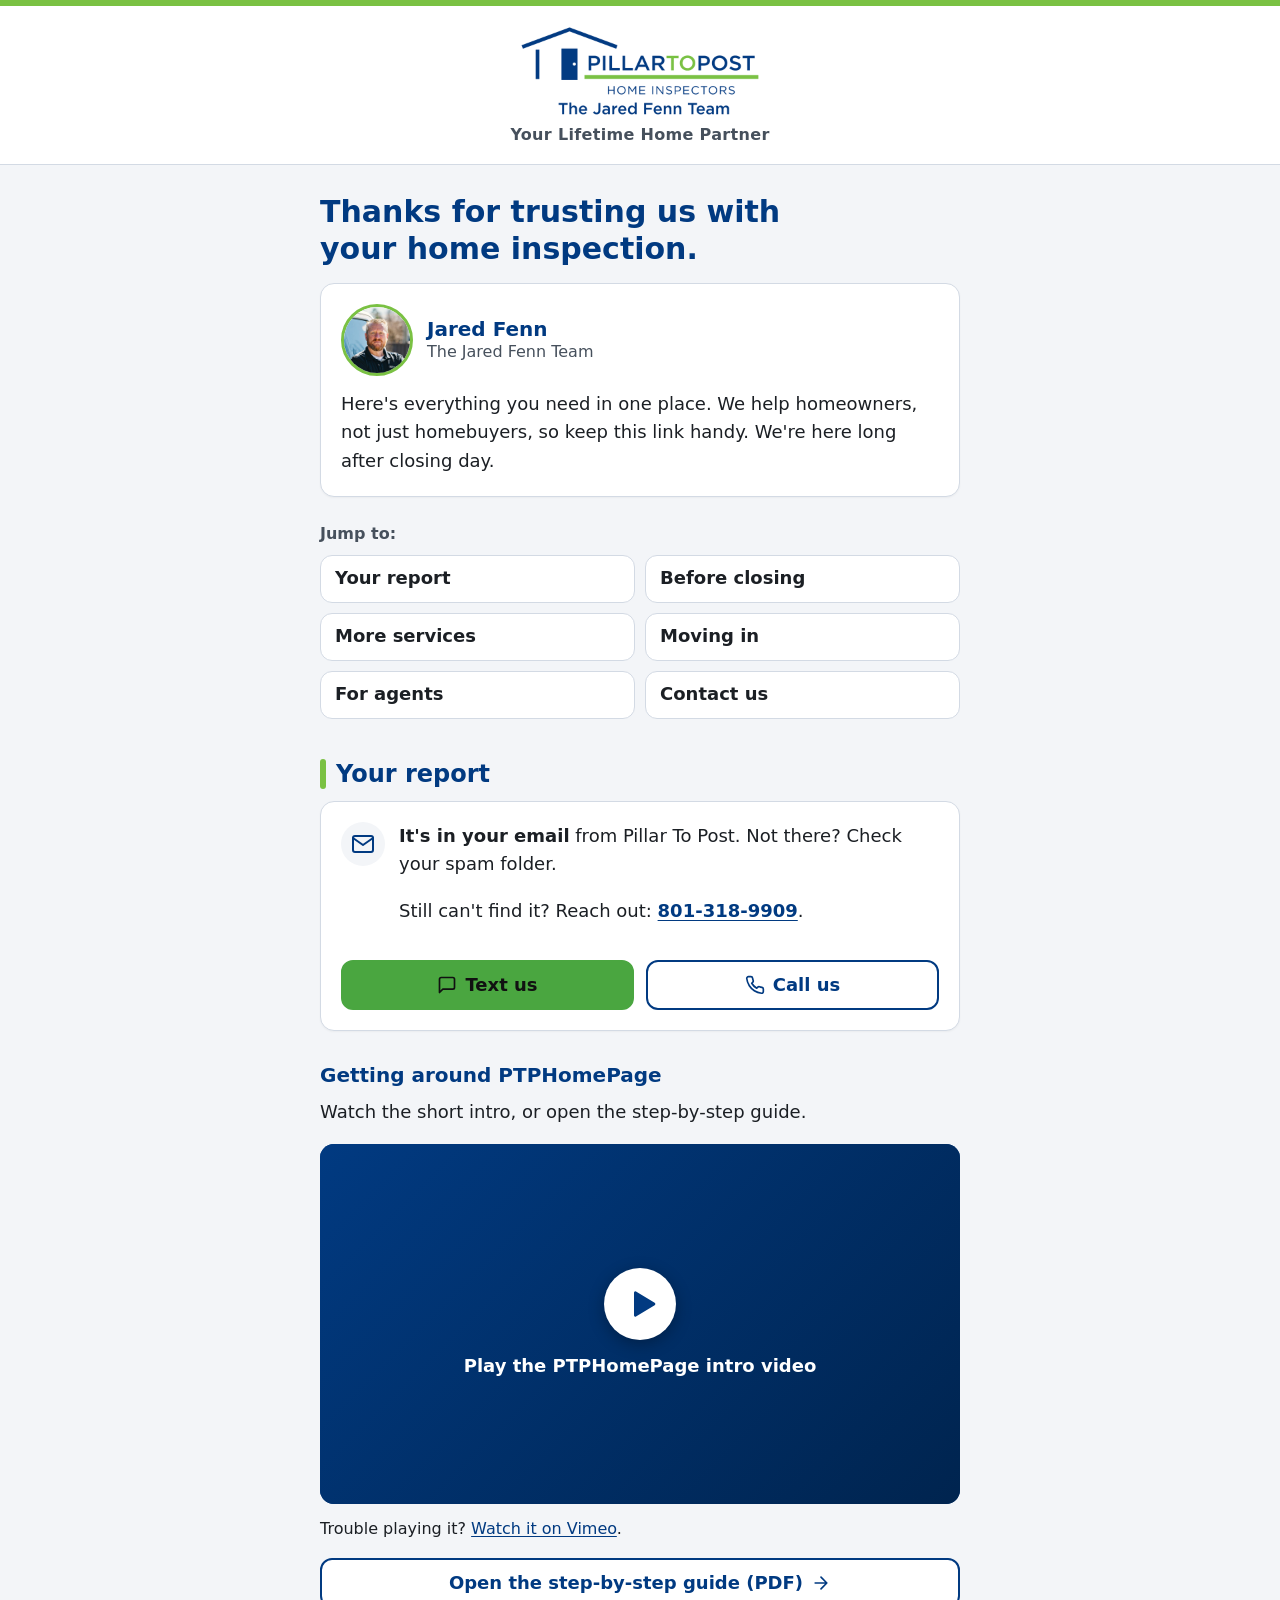
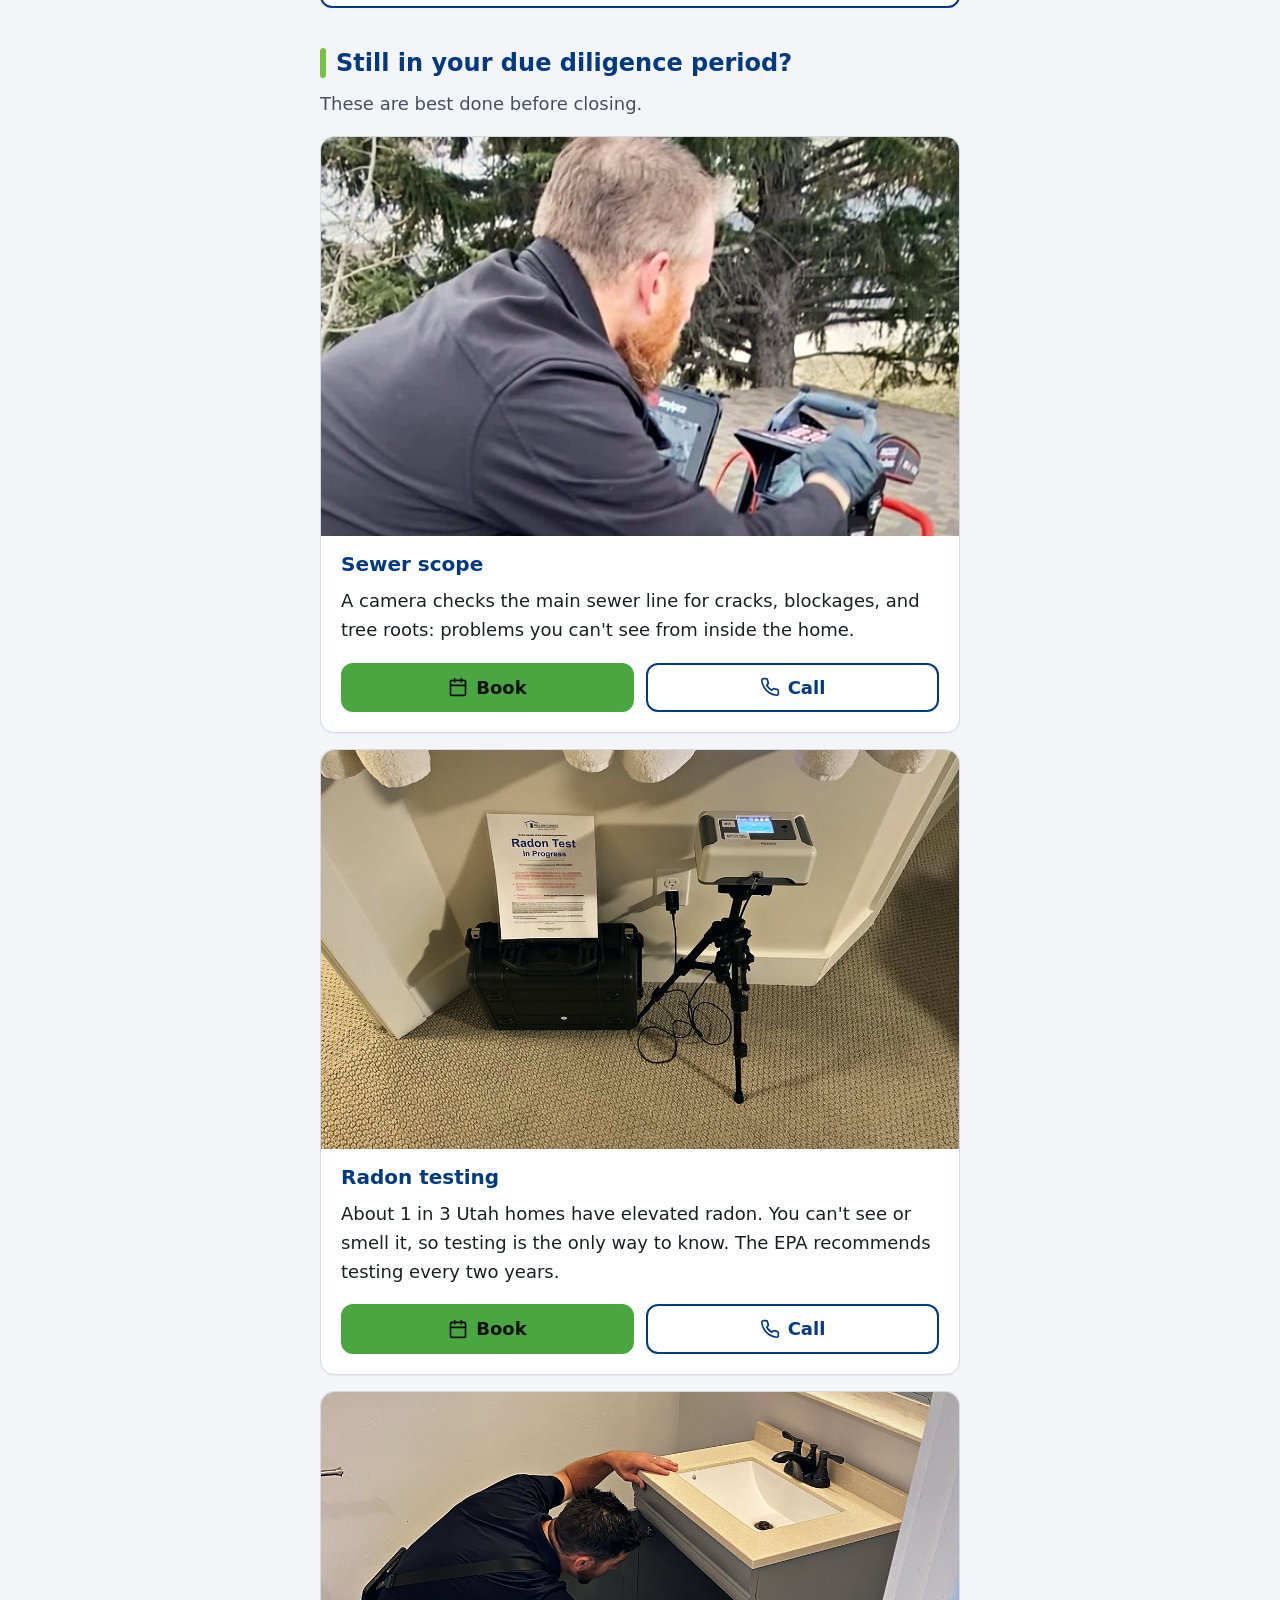
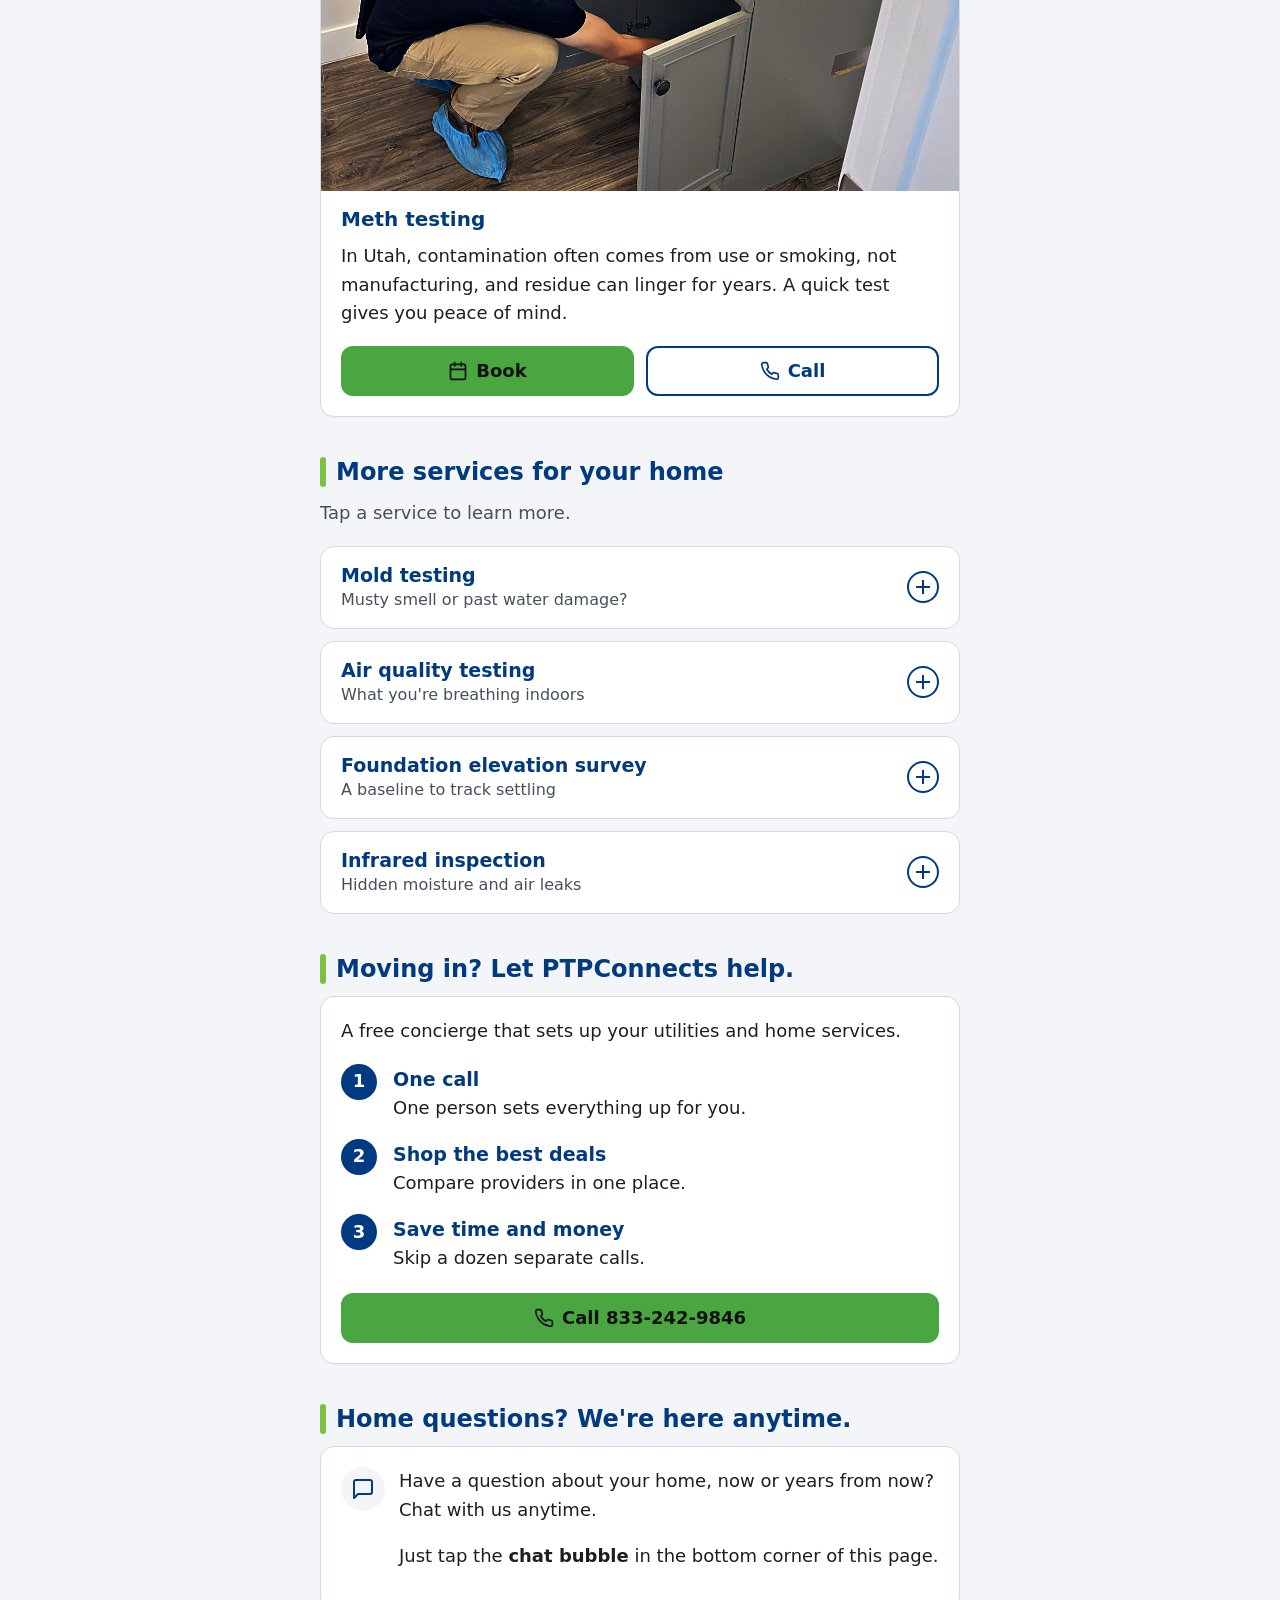
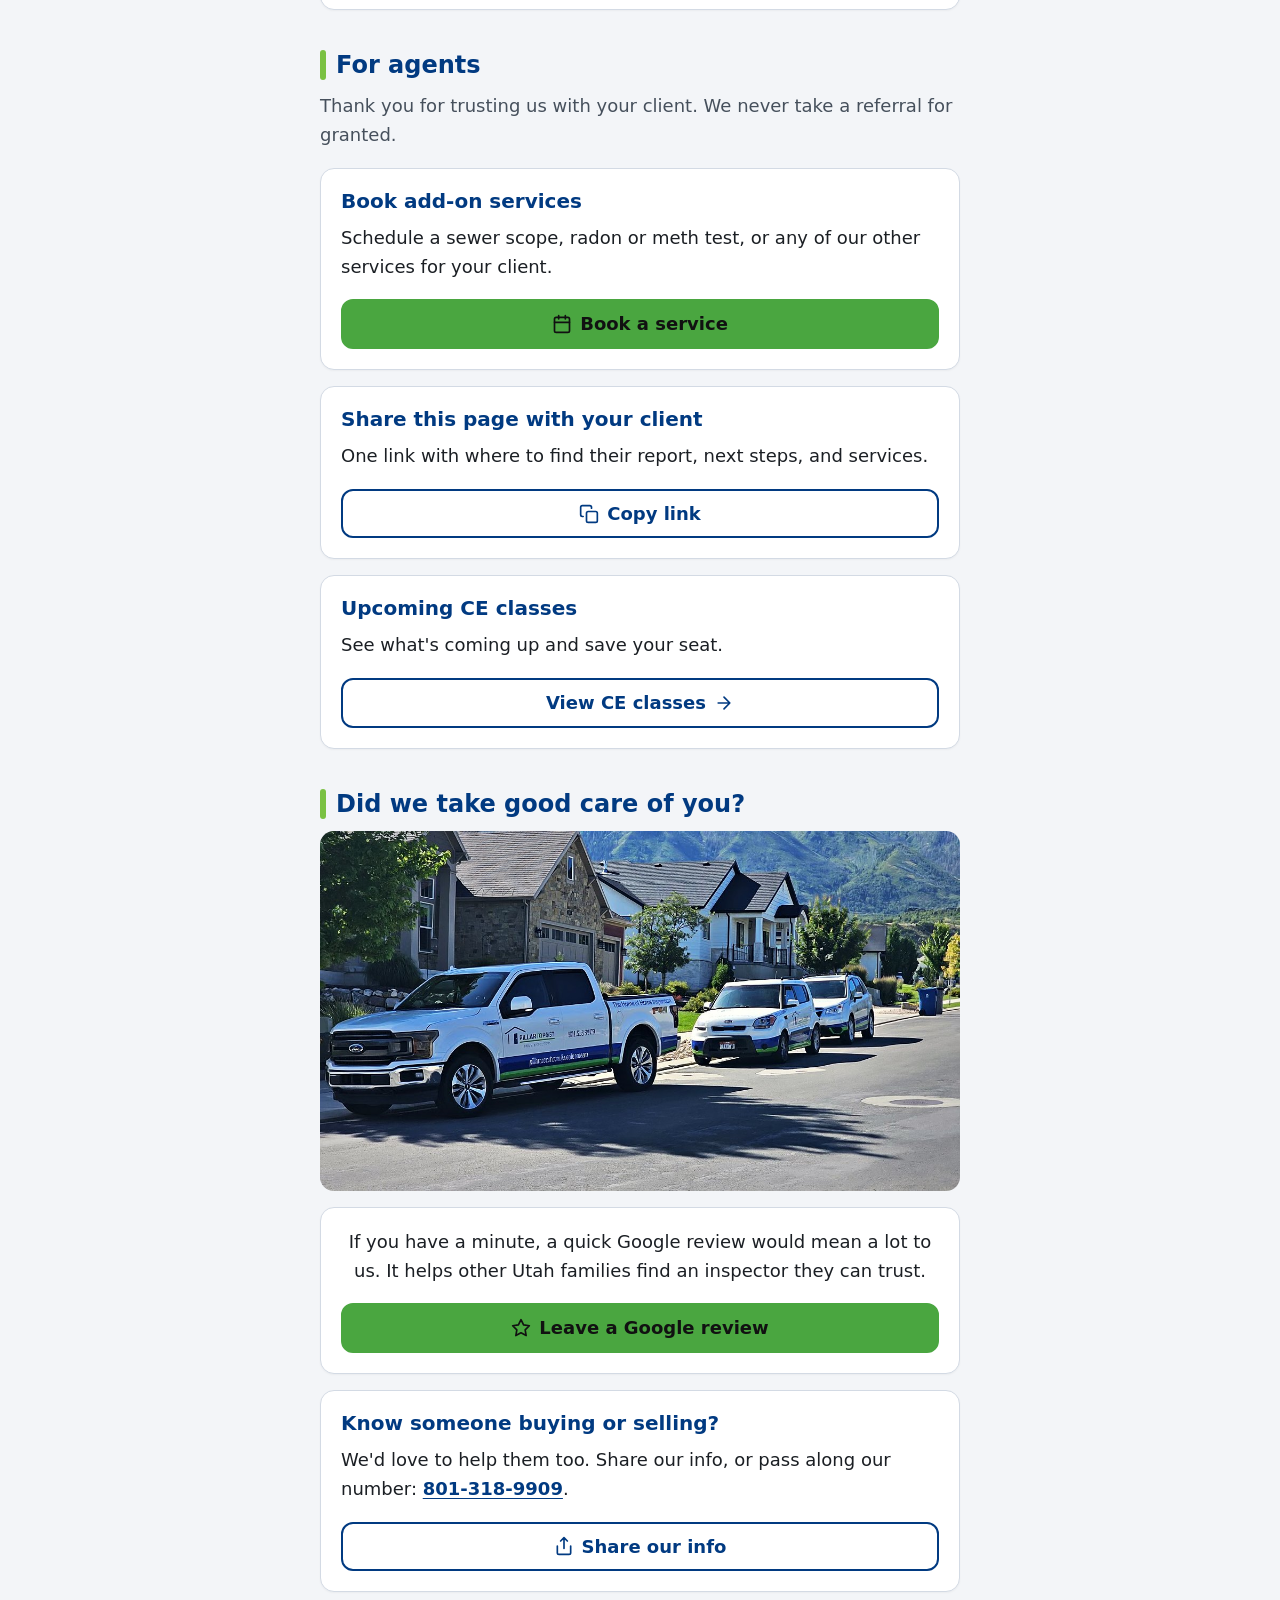
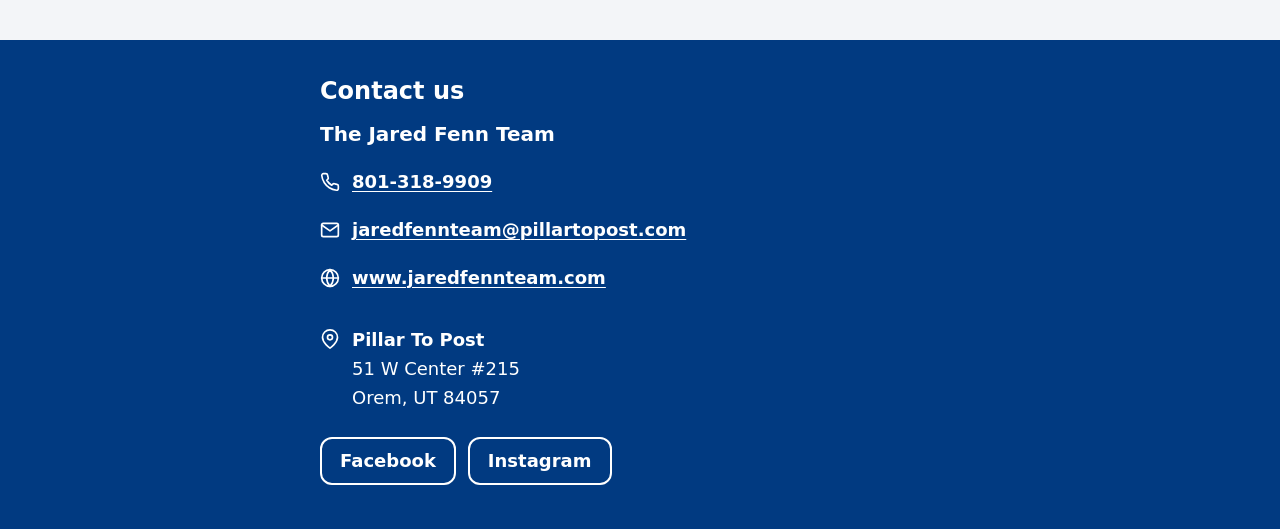
==== index.html @ d3377a1a "Remove 'Questions about the findings?' and Jared's direct line Too many contact paths; the company l" ====
<!doctype html>
<html lang="en">
<head>
  <meta charset="utf-8">
  <!-- Zoom is intentionally allowed: no maximum-scale or user-scalable=no here. -->
  <meta name="viewport" content="width=device-width, initial-scale=1">
  <title>Your Inspection Resources – Jared Fenn Team</title>
  <meta name="description" content="Your report, next steps, and helpful services after your home inspection.">
  <link rel="canonical" href="https://thankyou.jaredfennteam.com/">
  <meta name="color-scheme" content="light">

  <!-- Link preview (text messages, Facebook, etc.) -->
  <meta property="og:type" content="website">
  <meta property="og:site_name" content="Jared Fenn Team">
  <meta property="og:title" content="Your Inspection Resources – Jared Fenn Team">
  <meta property="og:description" content="Your report, next steps, and helpful services after your home inspection.">
  <meta property="og:url" content="https://thankyou.jaredfennteam.com/">
  <meta property="og:image" content="https://thankyou.jaredfennteam.com/images/og-image.jpg">
  <meta property="og:image:width" content="1200">
  <meta property="og:image:height" content="630">
  <meta property="og:image:alt" content="Jared Fenn of the Jared Fenn Team, Pillar To Post Home Inspectors">
  <meta name="twitter:card" content="summary_large_image">
  <meta name="twitter:title" content="Your Inspection Resources – Jared Fenn Team">
  <meta name="twitter:description" content="Your report, next steps, and helpful services after your home inspection.">
  <meta name="twitter:image" content="https://thankyou.jaredfennteam.com/images/og-image.jpg">

  <style>
    :root {
      /* ===== BRAND SETTINGS =====
         Sampled from the Pillar To Post / Jared Fenn Team logo and website. */
      --brand-primary: #013a81;    /* navy (logo): headings, links, outline buttons, footer */
      --brand-accent: #7ac143;     /* green (logo): decorative stripes and bars only, no text on it */
      --brand-cta: #4aa640;        /* green of the website's "Book Online Now" buttons: main action buttons */
      --on-brand-primary: #ffffff; /* text on navy */
      --on-brand-cta: #111111;     /* dark text on green buttons, as on the website */

      --text: #1b1f24;
      --text-muted: #46505c;
      --bg: #f3f5f8;
      --surface: #ffffff;
      --border: #d3dae4;
      --radius: 14px;
      --gutter: 1rem;
    }

    *, *::before, *::after { box-sizing: border-box; }
    [hidden] { display: none !important; }

    html { -webkit-text-size-adjust: 100%; text-size-adjust: 100%; }
    @media (prefers-reduced-motion: no-preference) {
      html { scroll-behavior: smooth; }
    }

    body {
      margin: 0;
      background: var(--bg);
      color: var(--text);
      font-family: system-ui, -apple-system, "Segoe UI", Roboto, "Helvetica Neue", Arial, sans-serif;
      font-size: 1.125rem; /* 18px */
      line-height: 1.6;
    }

    img, svg, iframe { display: block; max-width: 100%; }
    h1, h2, h3 { line-height: 1.25; margin: 0 0 0.5em; text-wrap: balance; color: var(--brand-primary); }
    p { margin: 0 0 1em; }
    ul, ol { margin: 0; padding: 0; }

    a { color: var(--brand-primary); text-underline-offset: 0.15em; text-decoration-thickness: 0.08em; }
    .tel { font-weight: 700; white-space: nowrap; }

    :focus-visible { outline: 3px solid var(--text); outline-offset: 3px; }

    .wrap { max-width: 42rem; margin: 0 auto; padding-left: var(--gutter); padding-right: var(--gutter); }

    .skip-link {
      position: absolute; left: 0.5rem; top: -4rem; z-index: 10;
      background: var(--surface); color: var(--text); padding: 0.75rem 1rem;
      border-radius: 0.5rem; font-weight: 700;
    }
    .skip-link:focus { top: 0.5rem; }

    .icon {
      width: 1.25rem; height: 1.25rem; flex: none;
      fill: none; stroke: currentColor; stroke-width: 2;
      stroke-linecap: round; stroke-linejoin: round;
    }

    /* ---------- Header ---------- */
    .site-header {
      background: var(--surface);
      border-top: 6px solid var(--brand-accent);
      border-bottom: 1px solid var(--border);
    }
    .brand {
      display: flex; flex-direction: column; align-items: center; gap: 0.375rem;
      padding-top: 1.25rem; padding-bottom: 1rem; text-align: center;
    }
    .logo { width: 15rem; max-width: 80%; height: auto; }
    .tagline { margin: 0; font-size: 1rem; font-weight: 600; letter-spacing: 0.02em; color: var(--text-muted); }

    /* ---------- Intro ---------- */
    .intro { padding-top: 1.75rem; }
    .intro h1 { font-size: 1.875rem; }
    .note {
      background: var(--surface); border: 1px solid var(--border); border-radius: var(--radius);
      padding: 1.25rem; box-shadow: 0 1px 2px rgba(0, 0, 0, 0.04);
    }
    .note > :last-child { margin-bottom: 0; }
    .note-from { display: flex; align-items: center; gap: 0.875rem; margin-bottom: 0.875rem; }
    .avatar {
      width: 4.5rem; height: 4.5rem; border-radius: 50%; object-fit: cover; flex: none;
      border: 3px solid var(--brand-accent);
    }
    .note-name { margin: 0; font-size: 1.25rem; font-weight: 800; color: var(--brand-primary); line-height: 1.2; }
    .note-role { margin: 0; font-size: 1rem; color: var(--text-muted); line-height: 1.35; }

    .jump { margin-top: 1.5rem; }
    .jump-label { margin: 0 0 0.5rem; font-size: 1rem; font-weight: 700; color: var(--text-muted); }
    .jump ul { list-style: none; display: grid; grid-template-columns: 1fr 1fr; gap: 0.625rem; }
    .jump a {
      display: flex; align-items: center; min-height: 3rem; padding: 0.5rem 0.875rem;
      background: var(--surface); border: 1px solid var(--border); border-radius: 0.75rem;
      color: var(--text); font-weight: 600; text-decoration: none; line-height: 1.25;
    }

    /* ---------- Sections ---------- */
    .section { padding-top: 2.5rem; }
    [id] { scroll-margin-top: 1rem; }
    .section > h2 { display: flex; gap: 0.625rem; font-size: 1.5rem; }
    .section > h2::before {
      content: ""; flex: none; width: 0.375rem;
      background: var(--brand-accent); border-radius: 99px;
    }
    .lead { color: var(--text-muted); }

    .card {
      background: var(--surface);
      border: 1px solid var(--border);
      border-radius: var(--radius);
      padding: 1.25rem;
      box-shadow: 0 1px 2px rgba(0, 0, 0, 0.04);
    }
    .card + .card, .card-list > li + li { margin-top: 1rem; }
    .card h3 { font-size: 1.25rem; }
    .card > :last-child { margin-bottom: 0; }
    .card-list { list-style: none; }

    .subhead { margin-top: 2rem; font-size: 1.25rem; }

    .card-photo {
      width: calc(100% + 2.5rem); max-width: none; height: auto; aspect-ratio: 16 / 10; object-fit: cover;
      margin: -1.25rem -1.25rem 1rem; border-radius: var(--radius) var(--radius) 0 0;
    }
    .section-photo {
      width: 100%; height: auto; aspect-ratio: 16 / 9; object-fit: cover;
      border-radius: var(--radius); margin-bottom: 1rem;
    }

    /* ---------- Buttons ---------- */
    .btn {
      display: inline-flex; align-items: center; justify-content: center; gap: 0.5rem;
      min-height: 3rem; padding: 0.75rem 1rem;
      border: 2px solid var(--brand-primary); border-radius: 0.75rem;
      font: inherit; font-weight: 700; line-height: 1.2; text-align: center; text-decoration: none;
      cursor: pointer;
    }
    .btn-primary { background: var(--brand-cta); border-color: var(--brand-cta); color: var(--on-brand-cta); }
    .btn-secondary { background: var(--surface); color: var(--brand-primary); }
    @media (hover: hover) {
      .btn-primary:hover { box-shadow: inset 0 0 0 999px rgba(255, 255, 255, 0.18); }
      .btn-secondary:hover, .jump a:hover { background: var(--bg); }
    }
    .btn-block { display: flex; width: 100%; }
    .btn-pair { display: flex; gap: 0.75rem; }
    .btn-pair > .btn { flex: 1 1 0; }
    .card .btn-pair, .card .btn-block { margin-top: 1rem; }

    .status { margin: 0.75rem 0 0; font-weight: 600; }
    .status:empty { margin: 0; }

    /* ---------- Report ---------- */
    .notice { display: flex; gap: 0.875rem; }
    .notice-icon {
      flex: none; width: 2.75rem; height: 2.75rem; border-radius: 50%;
      display: grid; place-items: center;
      background: var(--bg); color: var(--brand-primary);
    }
    .notice-icon .icon { width: 1.5rem; height: 1.5rem; }

    .video {
      position: relative; aspect-ratio: 16 / 9; margin-bottom: 0.75rem;
      border-radius: var(--radius); overflow: hidden; background: var(--brand-primary);
    }
    @supports not (aspect-ratio: 1) {
      .video { height: 0; padding-top: 56.25%; }
    }
    .video iframe, .video-facade { position: absolute; inset: 0; width: 100%; height: 100%; border: 0; }
    .video-facade {
      display: flex; flex-direction: column; align-items: center; justify-content: center; gap: 0.75rem;
      padding: 1rem; text-align: center; text-decoration: none; font-weight: 700; color: #fff;
      background: linear-gradient(135deg, var(--brand-primary), #00244f);
    }
    .play-btn {
      width: 4.5rem; height: 4.5rem; border-radius: 50%;
      display: grid; place-items: center;
      background: #fff; color: var(--brand-primary);
      box-shadow: 0 4px 16px rgba(0, 0, 0, 0.3);
    }
    .play-btn .icon { width: 2rem; height: 2rem; margin-left: 0.25rem; fill: currentColor; stroke: none; }
    .video-alt { font-size: 1rem; }

    /* ---------- Collapsible services ---------- */
    .service-list details {
      background: var(--surface);
      border: 1px solid var(--border);
      border-radius: var(--radius);
    }
    .service-list details + details { margin-top: 0.75rem; }
    .service-list summary {
      display: flex; align-items: center; gap: 1rem;
      min-height: 3.5rem; padding: 1rem 1.25rem;
      cursor: pointer; list-style: none;
    }
    .service-list summary::-webkit-details-marker { display: none; }
    .service-list summary::after {
      content: ""; flex: none; width: 2rem; height: 2rem; border-radius: 50%;
      border: 2px solid var(--brand-primary);
      background:
        linear-gradient(var(--brand-primary), var(--brand-primary)) center / 0.875rem 2px no-repeat,
        linear-gradient(var(--brand-primary), var(--brand-primary)) center / 2px 0.875rem no-repeat;
    }
    .service-list details[open] > summary::after {
      background: linear-gradient(var(--brand-primary), var(--brand-primary)) center / 0.875rem 2px no-repeat;
    }
    .summary-text { flex: 1; }
    .summary-title { display: block; font-size: 1.1875rem; font-weight: 700; line-height: 1.3; color: var(--brand-primary); }
    .summary-hint { display: block; font-size: 1rem; color: var(--text-muted); line-height: 1.4; margin-top: 0.125rem; }
    .details-body { padding: 0 1.25rem 1.25rem; }
    .details-body .btn { margin-top: 0.25rem; }

    /* ---------- PTPConnects steps ---------- */
    .steps { list-style: none; counter-reset: step; margin: 0.5rem 0 1.25rem; }
    .steps li { counter-increment: step; position: relative; padding-left: 3.25rem; min-height: 2.5rem; }
    .steps li + li { margin-top: 1rem; }
    .steps li::before {
      content: counter(step);
      position: absolute; left: 0; top: 0;
      width: 2.25rem; height: 2.25rem; border-radius: 50%;
      display: grid; place-items: center;
      background: var(--brand-primary); color: var(--on-brand-primary); font-weight: 800;
    }
    .steps strong { display: block; font-size: 1.1875rem; color: var(--brand-primary); }

    /* ---------- Review ---------- */
    .review-card { text-align: center; }
    .review-card .btn-block { margin-top: 0; }

    /* ---------- Footer ---------- */
    .site-footer {
      margin-top: 3rem; padding: 2.25rem 0 2.75rem;
      background: var(--brand-primary); color: var(--on-brand-primary);
    }
    .site-footer h2 { font-size: 1.5rem; color: inherit; }
    .site-footer a { color: inherit; }
    .site-footer :focus-visible { outline-color: var(--on-brand-primary); }
    .site-footer address { font-style: normal; }
    .footer-name { margin: 0 0 0.5rem; font-size: 1.25rem; font-weight: 800; }
    .contact-list { list-style: none; margin-bottom: 1.5rem; }
    .contact-list a {
      display: flex; align-items: center; gap: 0.75rem; min-height: 3rem;
      font-weight: 600; overflow-wrap: anywhere;
    }
    .office { display: flex; gap: 0.75rem; margin-bottom: 1.5rem; }
    .office .icon { margin-top: 0.2rem; }
    .office p { margin: 0; }
    .social { list-style: none; display: flex; flex-wrap: wrap; gap: 0.75rem; }
    .social a {
      display: inline-flex; align-items: center; min-height: 3rem; padding: 0.5rem 1.125rem;
      border: 2px solid currentColor; border-radius: 0.75rem;
      font-weight: 700; text-decoration: none;
    }
  </style>
</head>
<body>
  <a class="skip-link" href="#main">Skip to main content</a>

  <!-- Icon set (used throughout the page via <use>) -->
  <svg xmlns="http://www.w3.org/2000/svg" aria-hidden="true" focusable="false" style="position:absolute;width:0;height:0;overflow:hidden">
    <symbol id="i-phone" viewBox="0 0 24 24"><path d="M22 16.92v3a2 2 0 0 1-2.18 2 19.79 19.79 0 0 1-8.63-3.07 19.5 19.5 0 0 1-6-6 19.79 19.79 0 0 1-3.07-8.67A2 2 0 0 1 4.11 2h3a2 2 0 0 1 2 1.72c.13.96.36 1.9.7 2.81a2 2 0 0 1-.45 2.11L8.09 9.91a16 16 0 0 0 6 6l1.27-1.27a2 2 0 0 1 2.11-.45c.91.34 1.85.57 2.81.7A2 2 0 0 1 22 16.92z"/></symbol>
    <symbol id="i-message" viewBox="0 0 24 24"><path d="M21 15a2 2 0 0 1-2 2H7l-4 4V5a2 2 0 0 1 2-2h14a2 2 0 0 1 2 2z"/></symbol>
    <symbol id="i-calendar" viewBox="0 0 24 24"><rect x="3" y="4" width="18" height="18" rx="2"/><path d="M16 2v4M8 2v4M3 10h18"/></symbol>
    <symbol id="i-mail" viewBox="0 0 24 24"><rect x="2" y="4" width="20" height="16" rx="2"/><path d="m22 6-10 7L2 6"/></symbol>
    <symbol id="i-globe" viewBox="0 0 24 24"><circle cx="12" cy="12" r="10"/><path d="M2 12h20M12 2a15.3 15.3 0 0 1 4 10 15.3 15.3 0 0 1-4 10 15.3 15.3 0 0 1-4-10 15.3 15.3 0 0 1 4-10z"/></symbol>
    <symbol id="i-pin" viewBox="0 0 24 24"><path d="M21 10c0 7-9 13-9 13s-9-6-9-13a9 9 0 0 1 18 0z"/><circle cx="12" cy="10" r="3"/></symbol>
    <symbol id="i-copy" viewBox="0 0 24 24"><rect x="9" y="9" width="13" height="13" rx="2"/><path d="M5 15H4a2 2 0 0 1-2-2V4a2 2 0 0 1 2-2h9a2 2 0 0 1 2 2v1"/></symbol>
    <symbol id="i-share" viewBox="0 0 24 24"><path d="M4 12v8a2 2 0 0 0 2 2h12a2 2 0 0 0 2-2v-8M16 6l-4-4-4 4M12 2v13"/></symbol>
    <symbol id="i-star" viewBox="0 0 24 24"><path d="m12 2 3.09 6.26L22 9.27l-5 4.87 1.18 6.88L12 17.77l-6.18 3.25L7 14.14 2 9.27l6.91-1.01L12 2z"/></symbol>
    <symbol id="i-arrow" viewBox="0 0 24 24"><path d="M5 12h14M12 5l7 7-7 7"/></symbol>
    <symbol id="i-play" viewBox="0 0 24 24"><path d="M6 3.5v17a1 1 0 0 0 1.5.86l14-8.5a1 1 0 0 0 0-1.72l-14-8.5A1 1 0 0 0 6 3.5z"/></symbol>
  </svg>

  <header class="site-header">
    <div class="wrap brand">
      <img class="logo" src="images/logo.png" width="720" height="270" alt="The Jared Fenn Team, Pillar To Post Home Inspectors">
      <p class="tagline">Your Lifetime Home Partner</p>
    </div>
  </header>

  <main id="main">
    <!-- 1. Greeting -->
    <section class="wrap intro" aria-labelledby="greeting">
      <h1 id="greeting">Thanks for trusting us with your home inspection.</h1>
      <div class="note">
        <div class="note-from">
          <img class="avatar" src="images/jared.jpg" width="320" height="320" alt="Jared Fenn">
          <div>
            <p class="note-name">Jared Fenn</p>
            <p class="note-role">The Jared Fenn Team</p>
          </div>
        </div>
        <p>Here's everything you need in one place. We help homeowners, not just homebuyers, so keep this link handy. We're here long after closing day.</p>
      </div>

      <nav class="jump" aria-labelledby="jump-label">
        <p class="jump-label" id="jump-label">Jump to:</p>
        <ul role="list">
          <li><a href="#report">Your report</a></li>
          <li><a href="#before-closing">Before closing</a></li>
          <li><a href="#services">More services</a></li>
          <li><a href="#moving-in">Moving in</a></li>
          <li><a href="#agents">For agents</a></li>
          <li><a href="#contact">Contact us</a></li>
        </ul>
      </nav>
    </section>

    <!-- 2. Your report -->
    <section class="wrap section" id="report" aria-labelledby="report-title">
      <h2 id="report-title">Your report</h2>
      <div class="card">
        <div class="notice">
          <span class="notice-icon"><svg class="icon" aria-hidden="true" focusable="false"><use href="#i-mail"/></svg></span>
          <div>
            <p><strong>It's in your email</strong> from Pillar To Post. Not there? Check your spam folder.</p>
            <p>Still can't find it? Reach out: <a class="tel" href="tel:+18013189909">801-318-9909</a>.</p>
          </div>
        </div>
        <div class="btn-pair">
          <a class="btn btn-primary" href="sms:+18013189909?&amp;body=Hi!%20I%20can%27t%20find%20my%20inspection%20report%20email." aria-label="Text us at 801-318-9909">
            <svg class="icon" aria-hidden="true" focusable="false"><use href="#i-message"/></svg>Text us
          </a>
          <a class="btn btn-secondary" href="tel:+18013189909" aria-label="Call us at 801-318-9909">
            <svg class="icon" aria-hidden="true" focusable="false"><use href="#i-phone"/></svg>Call us
          </a>
        </div>
      </div>

      <h3 class="subhead">Getting around PTPHomePage</h3>
      <p>Watch the short intro, or open the step-by-step guide.</p>
      <div class="video">
        <!-- Tapping loads the Vimeo player. Without JavaScript, this opens the video on Vimeo. -->
        <a class="video-facade" href="https://vimeo.com/1052152309" data-vimeo-id="1052152309" data-title="PTPHomePage intro video">
          <span class="play-btn"><svg class="icon" aria-hidden="true" focusable="false"><use href="#i-play"/></svg></span>
          <span>Play the PTPHomePage intro video</span>
        </a>
      </div>
      <p class="video-alt">Trouble playing it? <a href="https://vimeo.com/1052152309">Watch it on Vimeo</a>.</p>
      <a class="btn btn-secondary btn-block" href="files/PTPHomePage-Step-by-Step-Guide.pdf">
        Open the step-by-step guide (PDF)<svg class="icon" aria-hidden="true" focusable="false"><use href="#i-arrow"/></svg>
      </a>
    </section>

    <!-- 3. Due diligence tests -->
    <section class="wrap section" id="before-closing" aria-labelledby="before-closing-title">
      <h2 id="before-closing-title">Still in your due diligence period?</h2>
      <p class="lead">These are best done before closing.</p>

      <article class="card" aria-labelledby="sewer-title">
        <img class="card-photo" src="images/sewer-scope.jpg" width="1200" height="751" loading="lazy" alt="Jared running a sewer scope camera through a roof vent">
        <h3 id="sewer-title">Sewer scope</h3>
        <p>A camera checks the main sewer line for cracks, blockages, and tree roots: problems you can't see from inside the home.</p>
        <div class="btn-pair">
          <a class="btn btn-primary" href="https://jaredfennteam.pillartopost.com/fbo-booking/" aria-label="Book a sewer scope online">
            <svg class="icon" aria-hidden="true" focusable="false"><use href="#i-calendar"/></svg>Book
          </a>
          <a class="btn btn-secondary" href="tel:+18013189909" aria-label="Call 801-318-9909 about a sewer scope">
            <svg class="icon" aria-hidden="true" focusable="false"><use href="#i-phone"/></svg>Call
          </a>
        </div>
      </article>

      <article class="card" aria-labelledby="radon-title">
        <img class="card-photo" src="images/radon-test.jpg" width="1200" height="750" loading="lazy" alt="A radon monitor on a tripod next to a Radon Test In Progress sign">
        <h3 id="radon-title">Radon testing</h3>
        <p>About 1 in 3 Utah homes have elevated radon. You can't see or smell it, so testing is the only way to know. The EPA recommends testing every two years.</p>
        <div class="btn-pair">
          <a class="btn btn-primary" href="https://jaredfennteam.pillartopost.com/fbo-booking/" aria-label="Book radon testing online">
            <svg class="icon" aria-hidden="true" focusable="false"><use href="#i-calendar"/></svg>Book
          </a>
          <a class="btn btn-secondary" href="tel:+18013189909" aria-label="Call 801-318-9909 about radon testing">
            <svg class="icon" aria-hidden="true" focusable="false"><use href="#i-phone"/></svg>Call
          </a>
        </div>
      </article>

      <article class="card" aria-labelledby="meth-title">
        <img class="card-photo" src="images/meth-test.jpg" width="1200" height="750" loading="lazy" alt="An inspector checking under a bathroom vanity">
        <h3 id="meth-title">Meth testing</h3>
        <p>In Utah, contamination often comes from use or smoking, not manufacturing, and residue can linger for years. A quick test gives you peace of mind.</p>
        <div class="btn-pair">
          <a class="btn btn-primary" href="https://jaredfennteam.pillartopost.com/fbo-booking/" aria-label="Book meth testing online">
            <svg class="icon" aria-hidden="true" focusable="false"><use href="#i-calendar"/></svg>Book
          </a>
          <a class="btn btn-secondary" href="tel:+18013189909" aria-label="Call 801-318-9909 about meth testing">
            <svg class="icon" aria-hidden="true" focusable="false"><use href="#i-phone"/></svg>Call
          </a>
        </div>
      </article>
    </section>

    <!-- 4. More services (collapsible) -->
    <section class="wrap section" id="services" aria-labelledby="services-title">
      <h2 id="services-title">More services for your home</h2>
      <p class="lead">Tap a service to learn more.</p>

      <div class="service-list">
        <details>
          <summary>
            <span class="summary-text">
              <span class="summary-title">Mold testing</span>
              <span class="summary-hint">Musty smell or past water damage?</span>
            </span>
          </summary>
          <div class="details-body">
            <p>Mold testing checks whether mold levels inside the home are higher than normal. It's worth considering if you notice a musty smell, see signs of past water damage, or someone in the home has allergies or asthma.</p>
            <a class="btn btn-primary btn-block" href="https://jaredfennteam.pillartopost.com/fbo-booking/">
              <svg class="icon" aria-hidden="true" focusable="false"><use href="#i-calendar"/></svg>Book mold testing
            </a>
          </div>
        </details>

        <details>
          <summary>
            <span class="summary-text">
              <span class="summary-title">Air quality testing</span>
              <span class="summary-hint">What you're breathing indoors</span>
            </span>
          </summary>
          <div class="details-body">
            <p>We test the air inside your home for mold spores, VOCs (chemicals given off by things like paint, flooring, and furniture), formaldehyde, and common allergens. It's especially helpful for anyone with allergies, asthma, or other sensitivities.</p>
            <a class="btn btn-primary btn-block" href="https://jaredfennteam.pillartopost.com/fbo-booking/">
              <svg class="icon" aria-hidden="true" focusable="false"><use href="#i-calendar"/></svg>Book air quality testing
            </a>
          </div>
        </details>

        <details>
          <summary>
            <span class="summary-text">
              <span class="summary-title">Foundation elevation survey</span>
              <span class="summary-hint">A baseline to track settling</span>
            </span>
          </summary>
          <div class="details-body">
            <p>We take baseline measurements of your home's floor elevations so any settling can be tracked over time. If questions ever come up down the road, you'll have a clear starting point to compare against.</p>
            <a class="btn btn-primary btn-block" href="https://jaredfennteam.pillartopost.com/fbo-booking/">
              <svg class="icon" aria-hidden="true" focusable="false"><use href="#i-calendar"/></svg>Book a foundation survey
            </a>
          </div>
        </details>

        <details>
          <summary>
            <span class="summary-text">
              <span class="summary-title">Infrared inspection</span>
              <span class="summary-hint">Hidden moisture and air leaks</span>
            </span>
          </summary>
          <div class="details-body">
            <p>A thermal camera shows temperature differences the eye can't see. It helps spot hidden moisture, air leaks, and insulation gaps without opening up walls or ceilings.</p>
            <a class="btn btn-primary btn-block" href="https://jaredfennteam.pillartopost.com/fbo-booking/">
              <svg class="icon" aria-hidden="true" focusable="false"><use href="#i-calendar"/></svg>Book an infrared inspection
            </a>
          </div>
        </details>
      </div>
    </section>

    <!-- 5. PTPConnects -->
    <section class="wrap section" id="moving-in" aria-labelledby="moving-in-title">
      <h2 id="moving-in-title">Moving in? Let PTPConnects help.</h2>
      <div class="card">
        <p>A free concierge that sets up your utilities and home services.</p>
        <ol class="steps" role="list">
          <li><strong>One call</strong>One person sets everything up for you.</li>
          <li><strong>Shop the best deals</strong>Compare providers in one place.</li>
          <li><strong>Save time and money</strong>Skip a dozen separate calls.</li>
        </ol>
        <a class="btn btn-primary btn-block" href="tel:+18332429846" aria-label="Call 833-242-9846 to reach PTPConnects">
          <svg class="icon" aria-hidden="true" focusable="false"><use href="#i-phone"/></svg>Call 833-242-9846
        </a>
      </div>
    </section>

    <!-- Website chat assistant -->
    <section class="wrap section" id="ask" aria-labelledby="ask-title">
      <h2 id="ask-title">Home questions? We're here anytime.</h2>
      <div class="card">
        <div class="notice">
          <span class="notice-icon"><svg class="icon" aria-hidden="true" focusable="false"><use href="#i-message"/></svg></span>
          <div>
            <p>Have a question about your home, now or years from now? Chat with us anytime.</p>
            <p>Just tap the <strong>chat bubble</strong> in the bottom corner of this page.</p>
          </div>
        </div>
      </div>
    </section>

    <!-- 6. For agents (thankyou.jaredfennteam.com/#agents opens here) -->
    <section class="wrap section" id="agents" aria-labelledby="agents-title">
      <h2 id="agents-title">For agents</h2>
      <p class="lead">Thank you for trusting us with your client. We never take a referral for granted.</p>

      <ul class="card-list" role="list">
        <li class="card">
          <h3>Book add-on services</h3>
          <p>Schedule a sewer scope, radon or meth test, or any of our other services for your client.</p>
          <a class="btn btn-primary btn-block" href="https://jaredfennteam.pillartopost.com/fbo-booking/">
            <svg class="icon" aria-hidden="true" focusable="false"><use href="#i-calendar"/></svg>Book a service
          </a>
        </li>

        <li class="card">
          <h3>Share this page with your client</h3>
          <p>One link with where to find their report, next steps, and services.</p>
          <div class="btn-pair">
            <button class="btn btn-primary" type="button" data-action="share" data-target="page" data-status="agent-share-status" data-share-only hidden>
              <svg class="icon" aria-hidden="true" focusable="false"><use href="#i-share"/></svg>Share
            </button>
            <button class="btn btn-secondary" type="button" data-action="copy" data-target="page" data-status="agent-share-status">
              <svg class="icon" aria-hidden="true" focusable="false"><use href="#i-copy"/></svg>Copy link
            </button>
          </div>
          <p class="status" id="agent-share-status" role="status" aria-live="polite"></p>
        </li>

        <li class="card">
          <h3>Upcoming CE classes</h3>
          <p>See what's coming up and save your seat.</p>
          <a class="btn btn-secondary btn-block" href="https://www.jotform.com/form/253055902294457">
            View CE classes<svg class="icon" aria-hidden="true" focusable="false"><use href="#i-arrow"/></svg>
          </a>
        </li>
      </ul>
    </section>

    <!-- 7. Review + referral -->
    <section class="wrap section" id="review" aria-labelledby="review-title">
      <h2 id="review-title">Did we take good care of you?</h2>
      <img class="section-photo" src="images/team-trucks.jpg" width="1200" height="675" loading="lazy" alt="Jared Fenn Team inspection vehicles parked on a Utah street">
      <div class="card review-card">
        <p>If you have a minute, a quick Google review would mean a lot to us. It helps other Utah families find an inspector they can trust.</p>
        <a class="btn btn-primary btn-block" href="https://g.page/r/CSsFhEzRfLVyEAI/review">
          <svg class="icon" aria-hidden="true" focusable="false"><use href="#i-star"/></svg>Leave a Google review
        </a>
      </div>

      <div class="card">
        <h3>Know someone buying or selling?</h3>
        <p>We'd love to help them too. Share our info, or pass along our number: <a class="tel" href="tel:+18013189909">801-318-9909</a>.</p>
        <button class="btn btn-secondary btn-block" type="button" data-action="share" data-target="team" data-status="referral-status">
          <svg class="icon" aria-hidden="true" focusable="false"><use href="#i-share"/></svg>Share our info
        </button>
        <p class="status" id="referral-status" role="status" aria-live="polite"></p>
      </div>
    </section>
  </main>

  <!-- 8. Footer / contact -->
  <footer class="site-footer" id="contact">
    <div class="wrap">
      <h2>Contact us</h2>
      <address>
        <p class="footer-name">The Jared Fenn Team</p>
        <ul class="contact-list" role="list">
          <li>
            <a href="tel:+18013189909">
              <svg class="icon" aria-hidden="true" focusable="false"><use href="#i-phone"/></svg>801-318-9909
            </a>
          </li>
          <li>
            <a href="mailto:jaredfennteam@pillartopost.com">
              <svg class="icon" aria-hidden="true" focusable="false"><use href="#i-mail"/></svg>jaredfennteam@pillartopost.com
            </a>
          </li>
          <li>
            <a href="https://www.jaredfennteam.com">
              <svg class="icon" aria-hidden="true" focusable="false"><use href="#i-globe"/></svg>www.jaredfennteam.com
            </a>
          </li>
        </ul>

        <div class="office">
          <svg class="icon" aria-hidden="true" focusable="false"><use href="#i-pin"/></svg>
          <p><strong>Pillar To Post</strong><br>51 W Center #215<br>Orem, UT 84057</p>
        </div>
      </address>

      <ul class="social" role="list" aria-label="Follow us">
        <li><a href="https://www.facebook.com/jaredfennteam">Facebook</a></li>
        <li><a href="https://www.instagram.com/jaredfenn.ptp">Instagram</a></li>
      </ul>
    </div>
  </footer>

  <script>
    (function () {
      'use strict';

      // Tap-to-play video: the Vimeo player only loads when someone taps it,
      // which keeps the page fast on phones.
      document.querySelectorAll('[data-vimeo-id]').forEach(function (link) {
        link.addEventListener('click', function (event) {
          event.preventDefault();
          var frame = document.createElement('iframe');
          frame.src = 'https://player.vimeo.com/video/' + link.getAttribute('data-vimeo-id') + '?autoplay=1&dnt=1';
          frame.title = link.getAttribute('data-title') || 'Video';
          frame.allow = 'autoplay; fullscreen; picture-in-picture';
          frame.setAttribute('allowfullscreen', '');
          link.parentNode.replaceChild(frame, link);
        });
      });

      // Share and copy buttons.
      // Always share the clean page link (no #agents), so clients land at the top.
      var canonical = document.querySelector('link[rel="canonical"]');
      var pageUrl = canonical ? canonical.href : location.origin + location.pathname;

      var targets = {
        page: {
          title: 'Your Inspection Resources – Jared Fenn Team',
          text: 'Your report, next steps, and helpful services after your home inspection.',
          url: pageUrl,
          copied: 'Link copied! Paste it into a text or email to your client.'
        },
        team: {
          title: 'Jared Fenn Team',
          text: 'Jared Fenn Team, Pillar To Post home inspectors in Utah. Call or text 801-318-9909.',
          url: 'https://www.jaredfennteam.com',
          copied: 'Copied! Paste it into a text or email to share.'
        }
      };

      function copyText(text) {
        if (navigator.clipboard && window.isSecureContext) {
          return navigator.clipboard.writeText(text);
        }
        return new Promise(function (resolve, reject) {
          var field = document.createElement('textarea');
          field.value = text;
          field.setAttribute('readonly', '');
          field.style.position = 'fixed';
          field.style.top = '0';
          field.style.opacity = '0';
          document.body.appendChild(field);
          field.select();
          field.setSelectionRange(0, text.length);
          var ok = false;
          try { ok = document.execCommand('copy'); } catch (e) { ok = false; }
          document.body.removeChild(field);
          if (ok) { resolve(); } else { reject(); }
        });
      }

      function showStatus(button, message) {
        var status = document.getElementById(button.getAttribute('data-status'));
        if (!status) { return; }
        status.textContent = message;
        clearTimeout(status._timer);
        status._timer = setTimeout(function () { status.textContent = ''; }, 6000);
      }

      function copyFor(button, target, text) {
        copyText(text).then(function () {
          showStatus(button, target.copied);
        }, function () {
          showStatus(button, 'Couldn’t copy automatically. The link is ' + target.url);
        });
      }

      var canShare = typeof navigator.share === 'function';

      document.querySelectorAll('[data-action]').forEach(function (button) {
        var target = targets[button.getAttribute('data-target')];
        if (!target) { return; }

        if (button.hasAttribute('data-share-only')) {
          button.hidden = !canShare;
        }

        button.addEventListener('click', function () {
          if (button.getAttribute('data-action') === 'copy') {
            copyFor(button, target, target.url);
            return;
          }
          if (canShare) {
            navigator.share({ title: target.title, text: target.text, url: target.url })
              .catch(function (error) {
                if (error && error.name === 'AbortError') { return; }
                copyFor(button, target, target.text + ' ' + target.url);
              });
          } else {
            copyFor(button, target, target.text + ' ' + target.url);
          }
        });
      });
    })();
  </script>
<script async src="https://chat.evolvecustomers.com/widget.js" data-site-key="ptp-jaredfenn"></script>
</body>
</html>
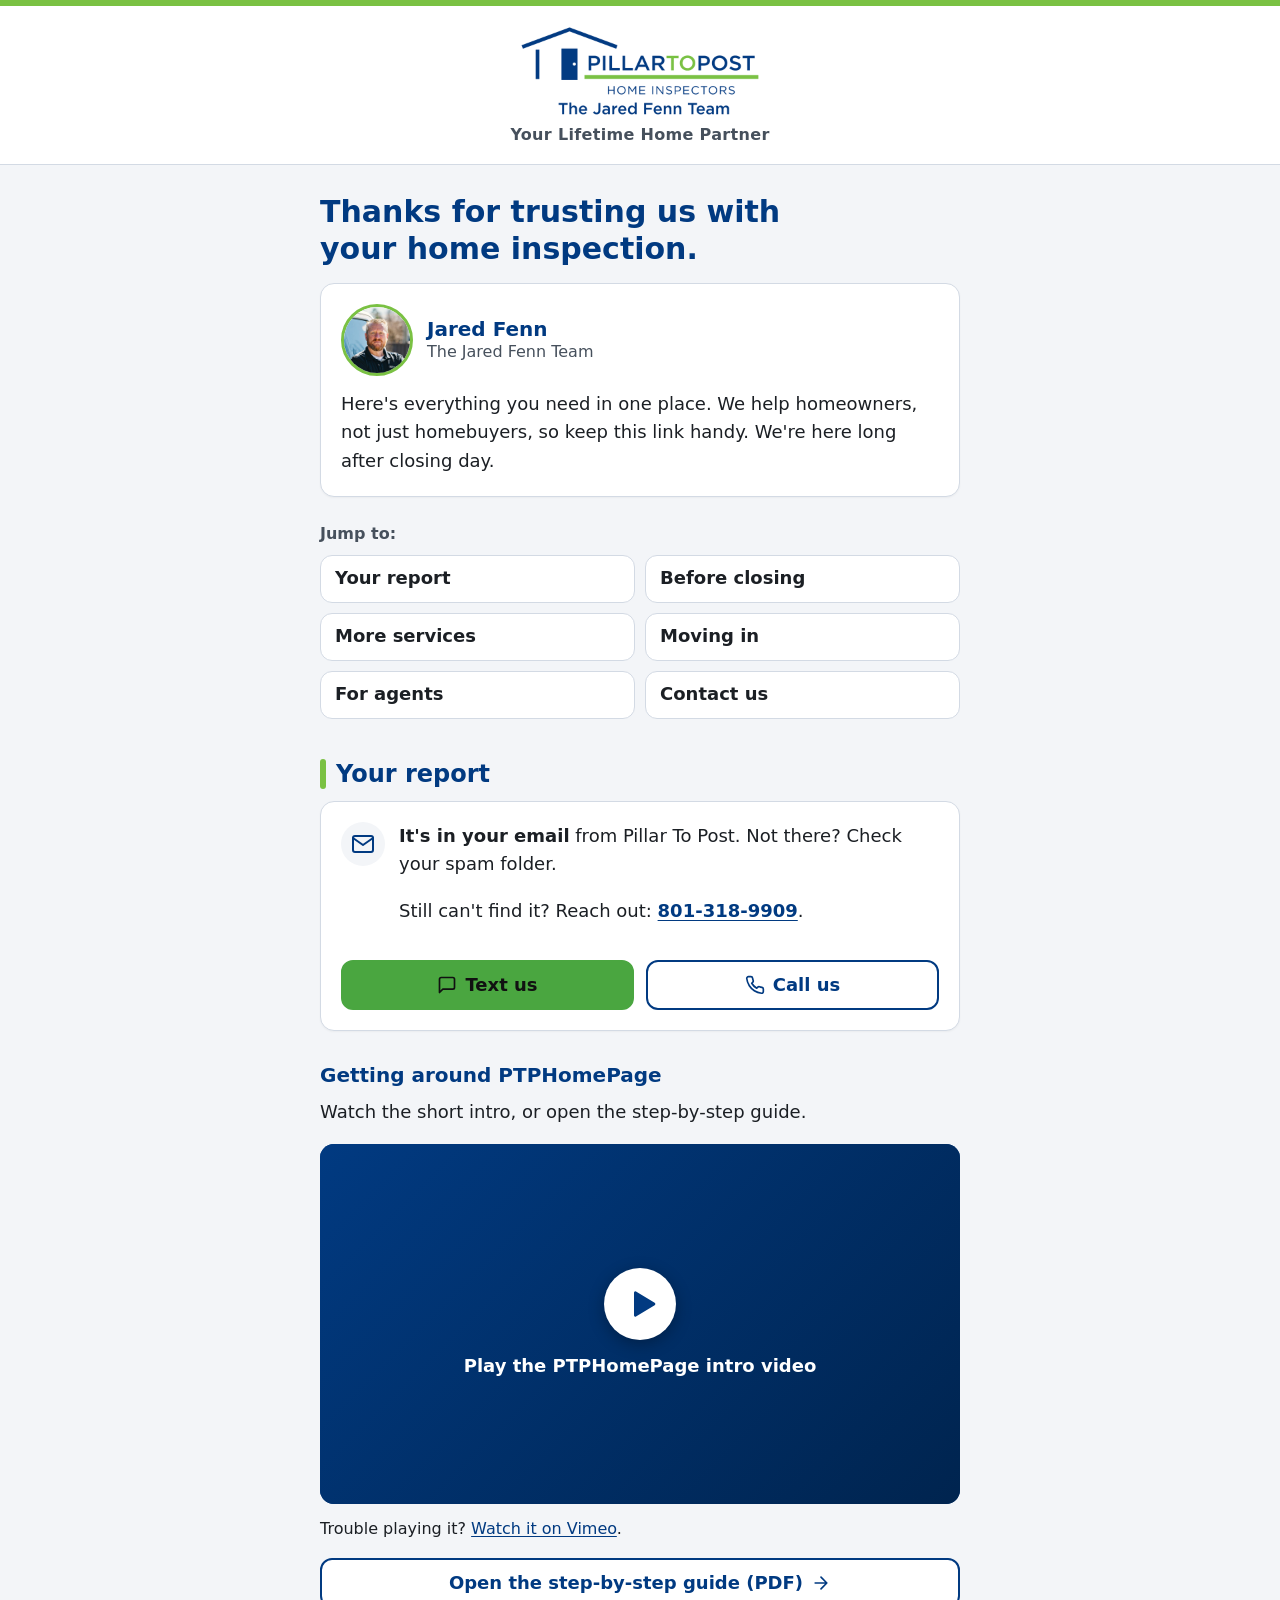
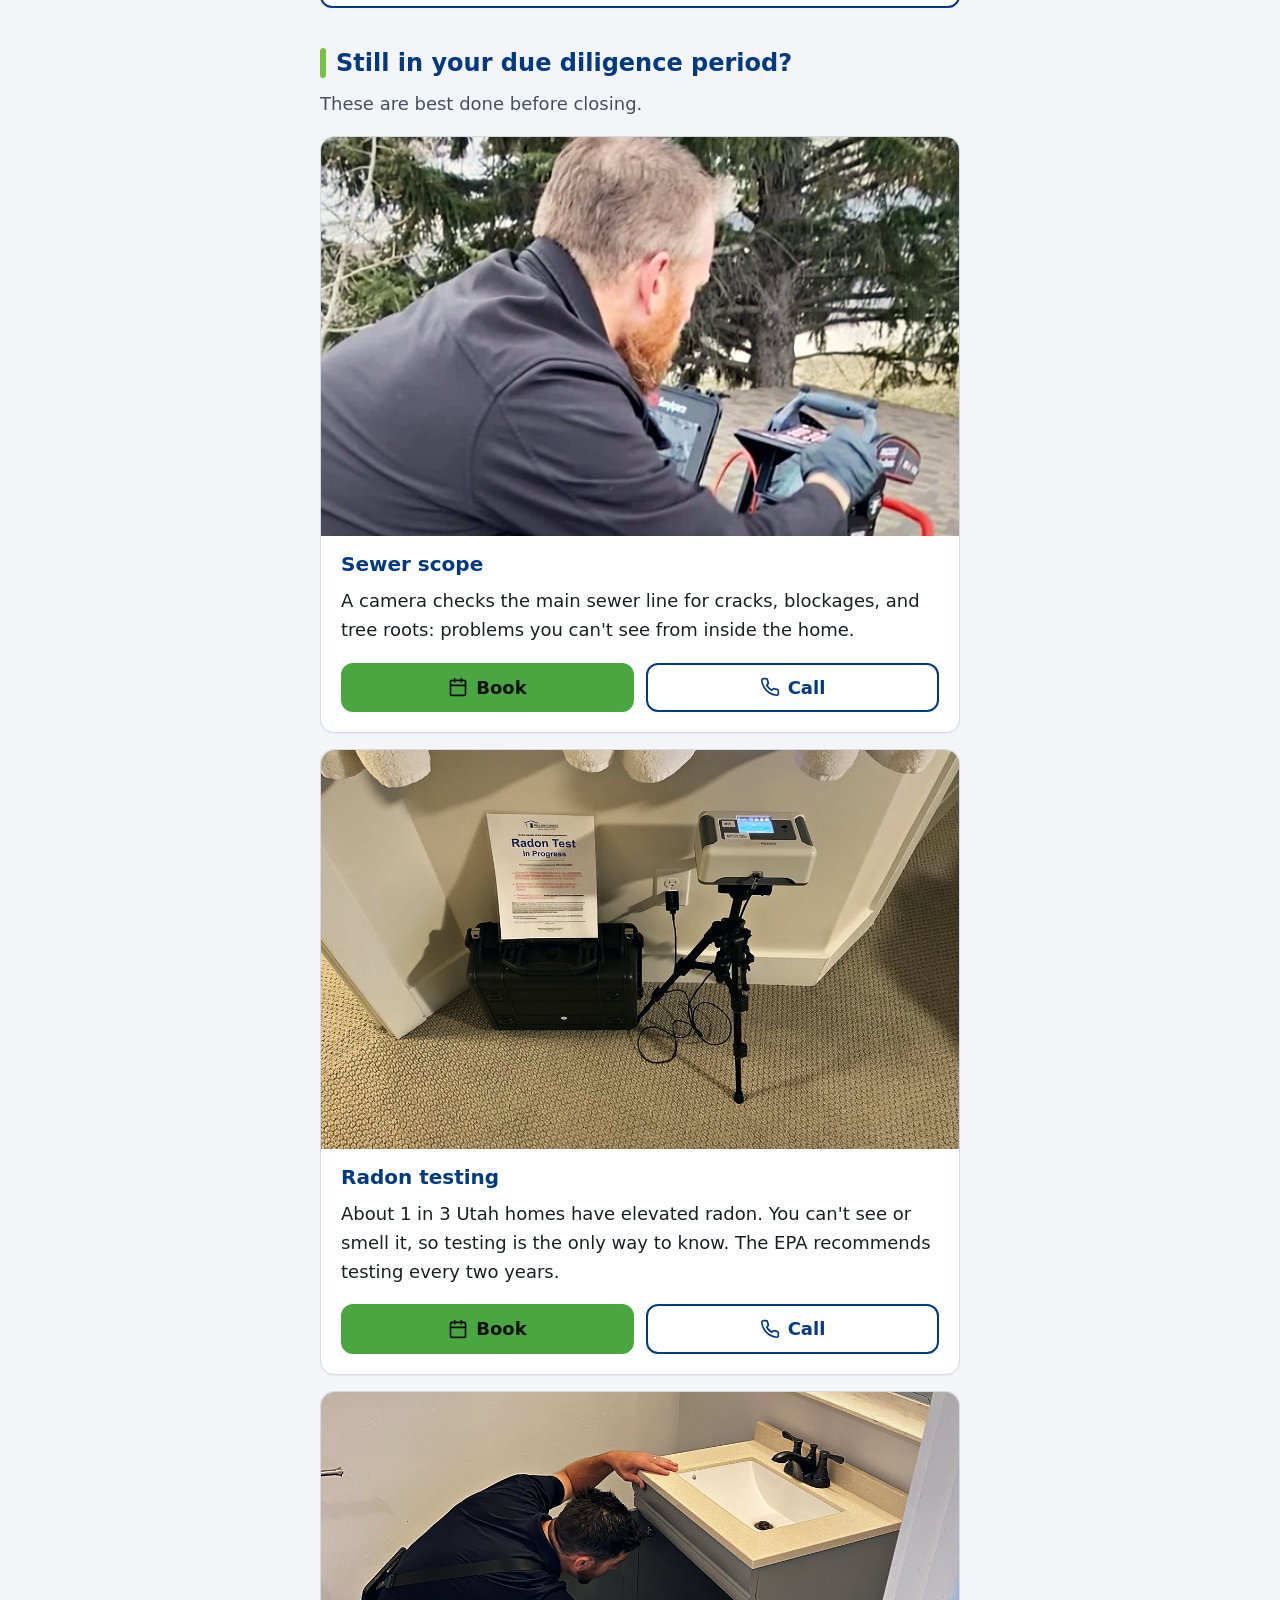
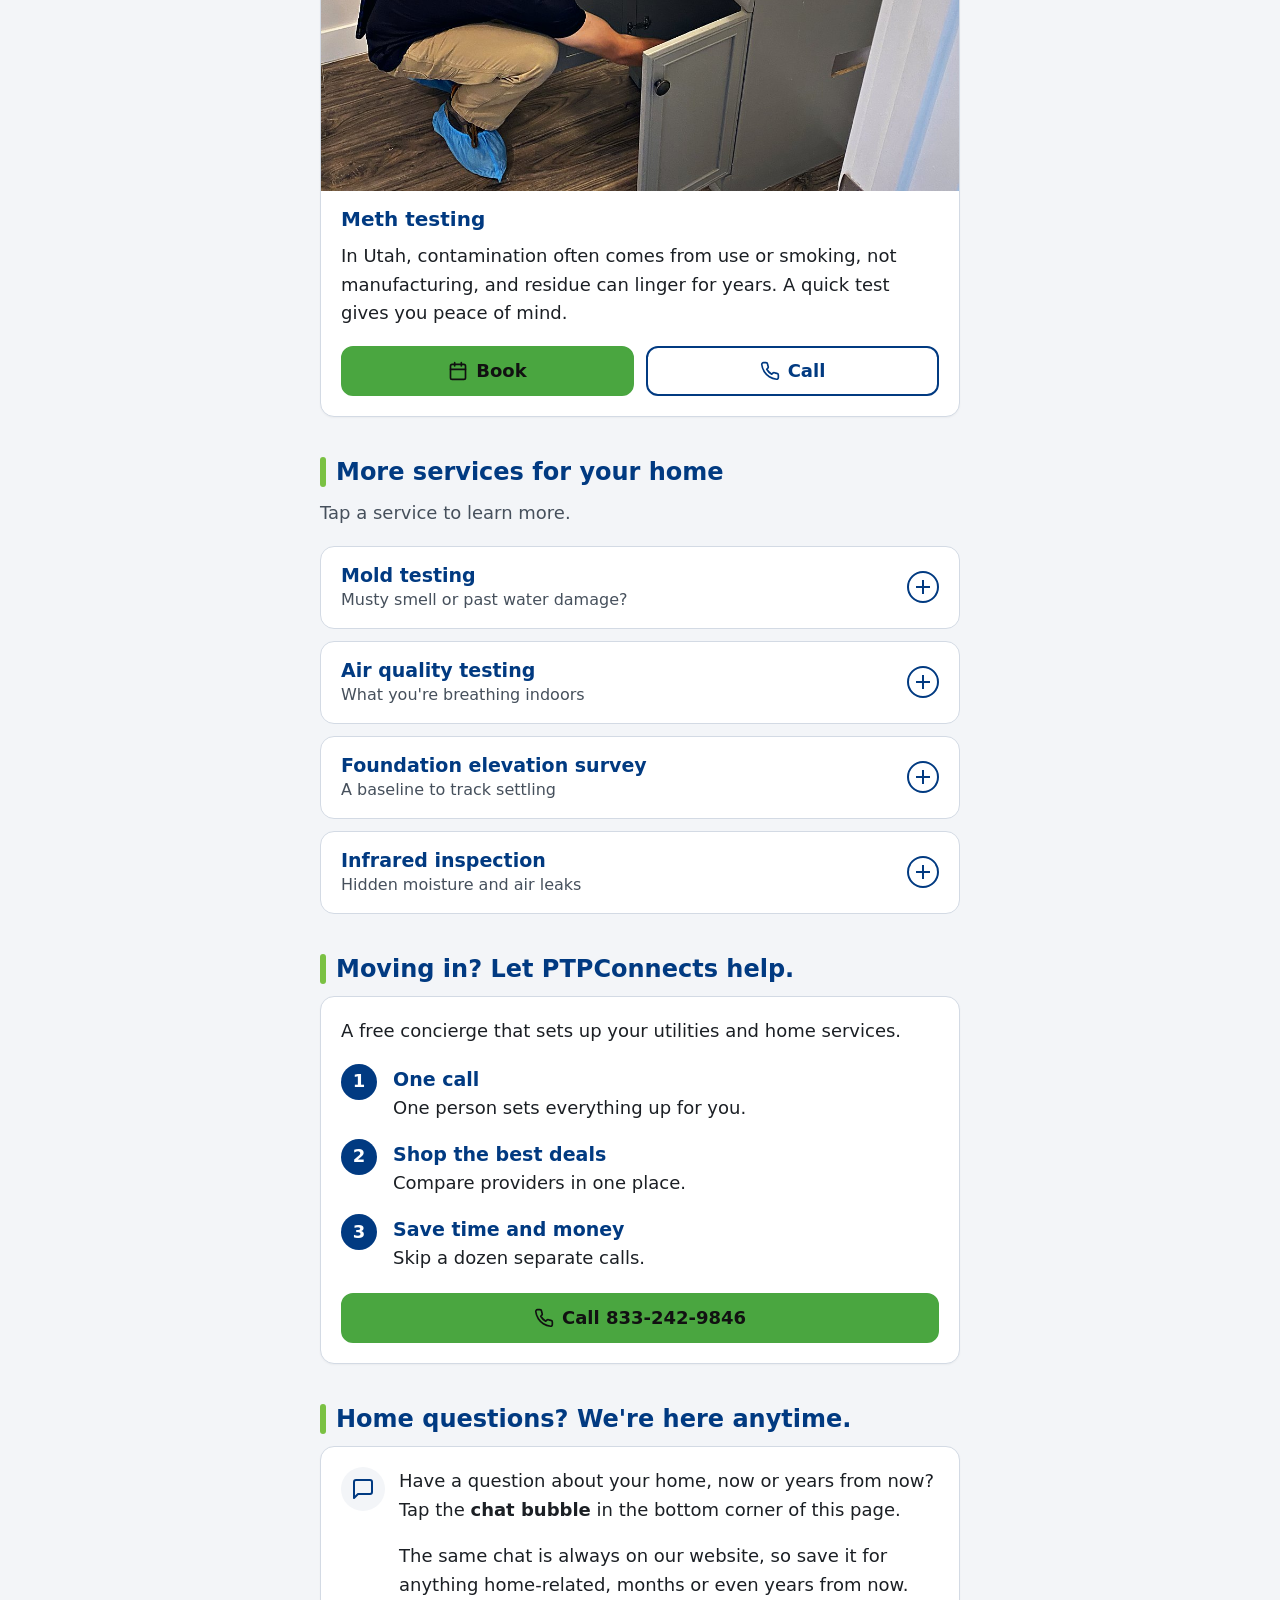
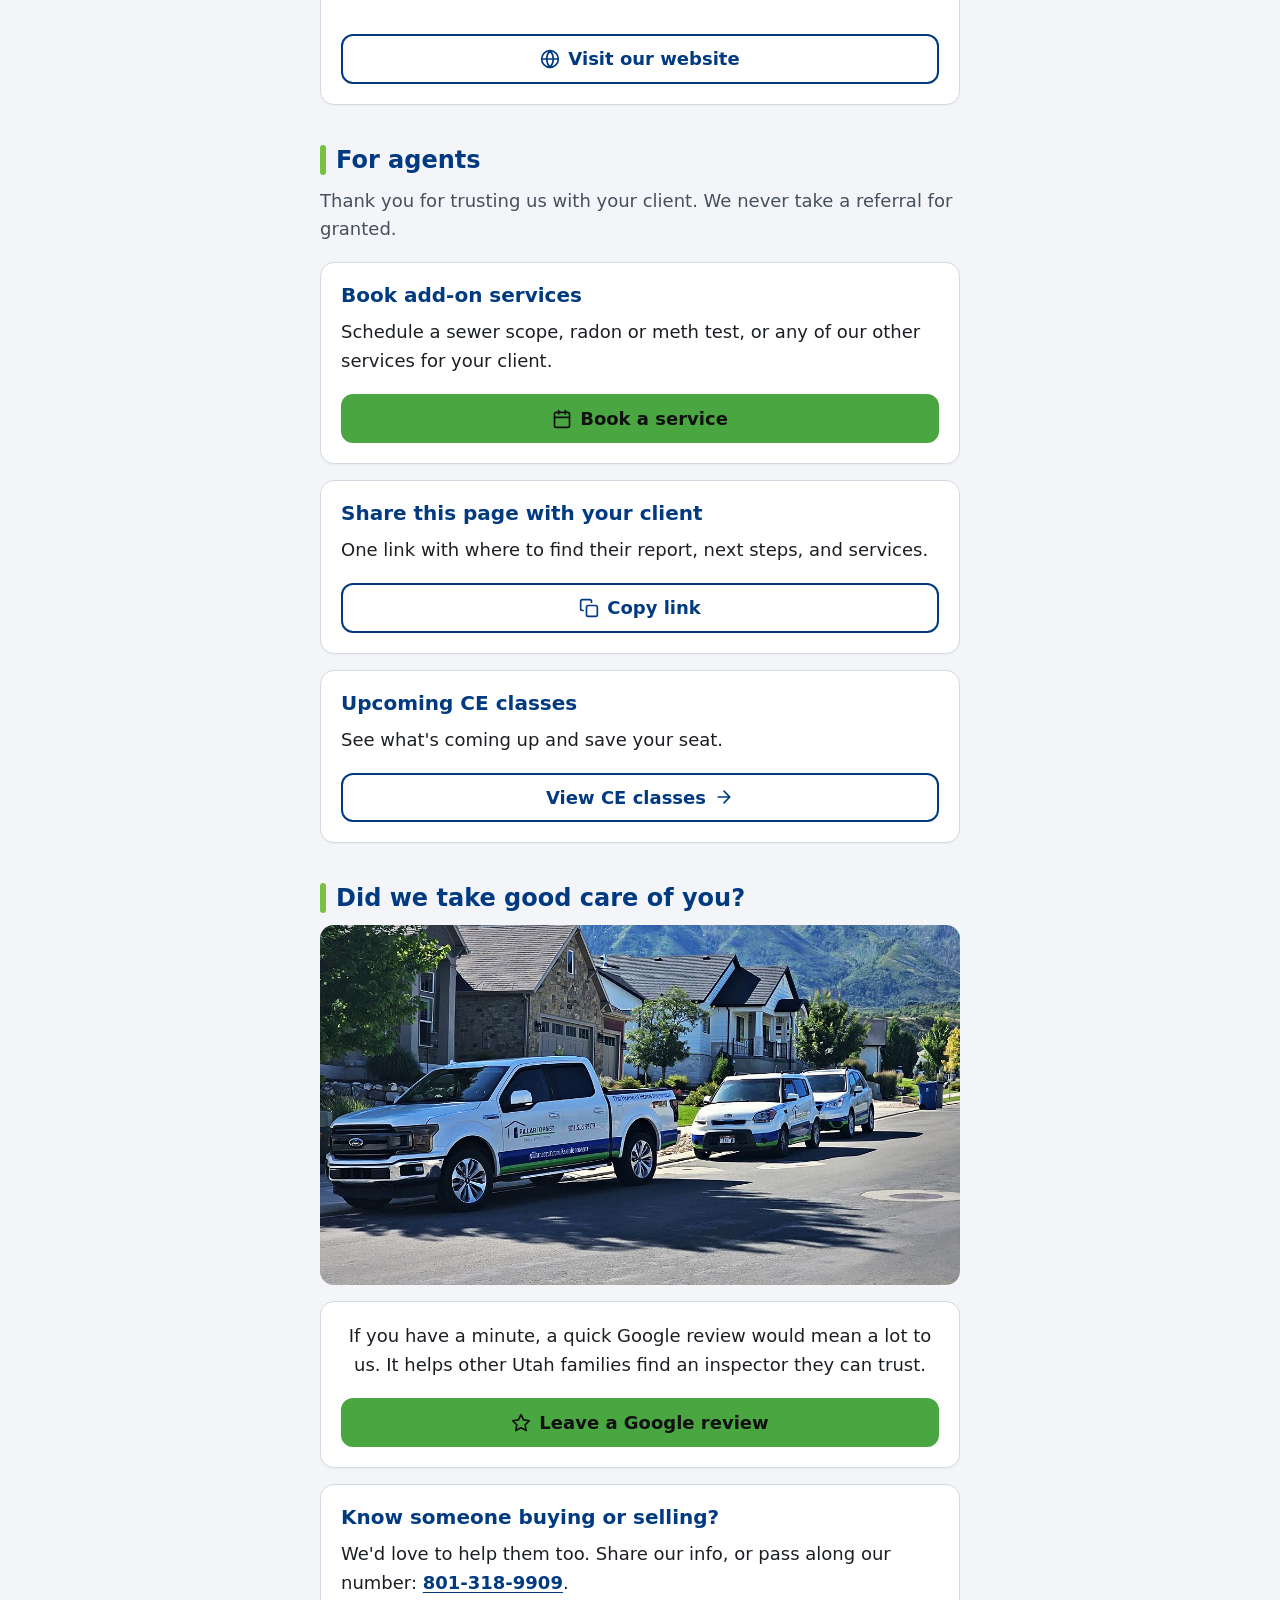
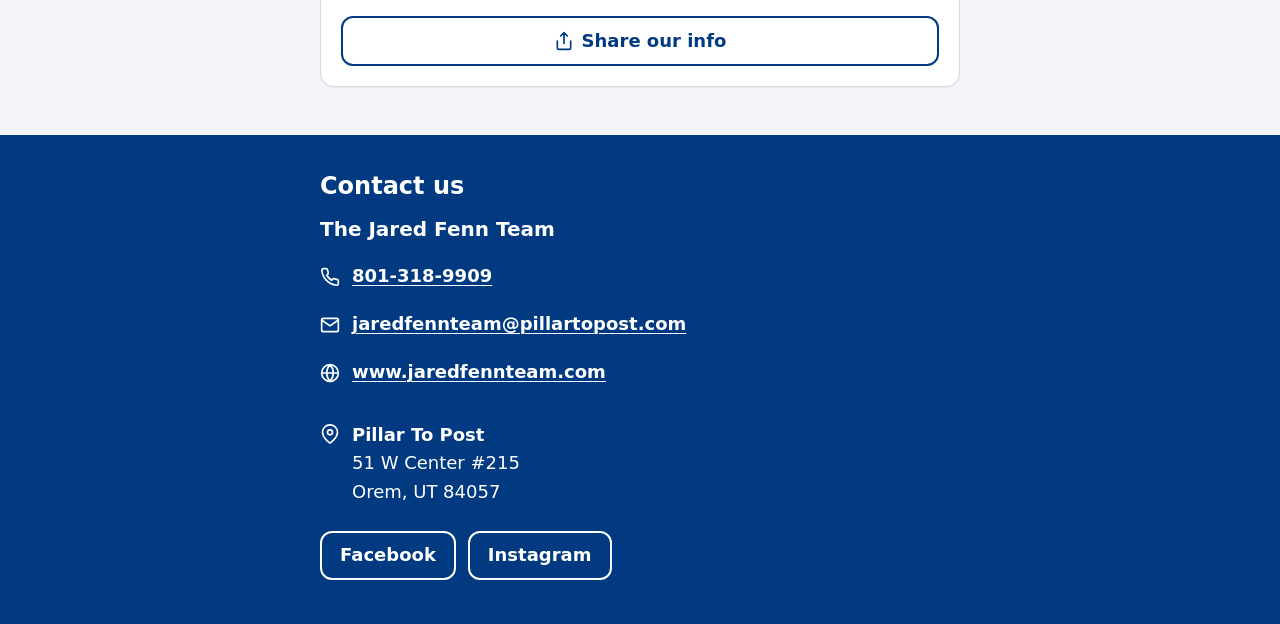
==== commit 9296964a: "Chat card: point to the website chat for later questions Adds a 'Visit our website' button and a lin" ====
--- a/index.html
+++ b/index.html
@@ -509,10 +509,13 @@
         <div class="notice">
           <span class="notice-icon"><svg class="icon" aria-hidden="true" focusable="false"><use href="#i-message"/></svg></span>
           <div>
-            <p>Have a question about your home, now or years from now? Chat with us anytime.</p>
-            <p>Just tap the <strong>chat bubble</strong> in the bottom corner of this page.</p>
+            <p>Have a question about your home, now or years from now? Tap the <strong>chat bubble</strong> in the bottom corner of this page.</p>
+            <p>The same chat is always on our website, so save it for anything home-related, months or even years from now.</p>
           </div>
         </div>
+        <a class="btn btn-secondary btn-block" href="https://jaredfennteam.pillartopost.com/">
+          <svg class="icon" aria-hidden="true" focusable="false"><use href="#i-globe"/></svg>Visit our website
+        </a>
       </div>
     </section>
 
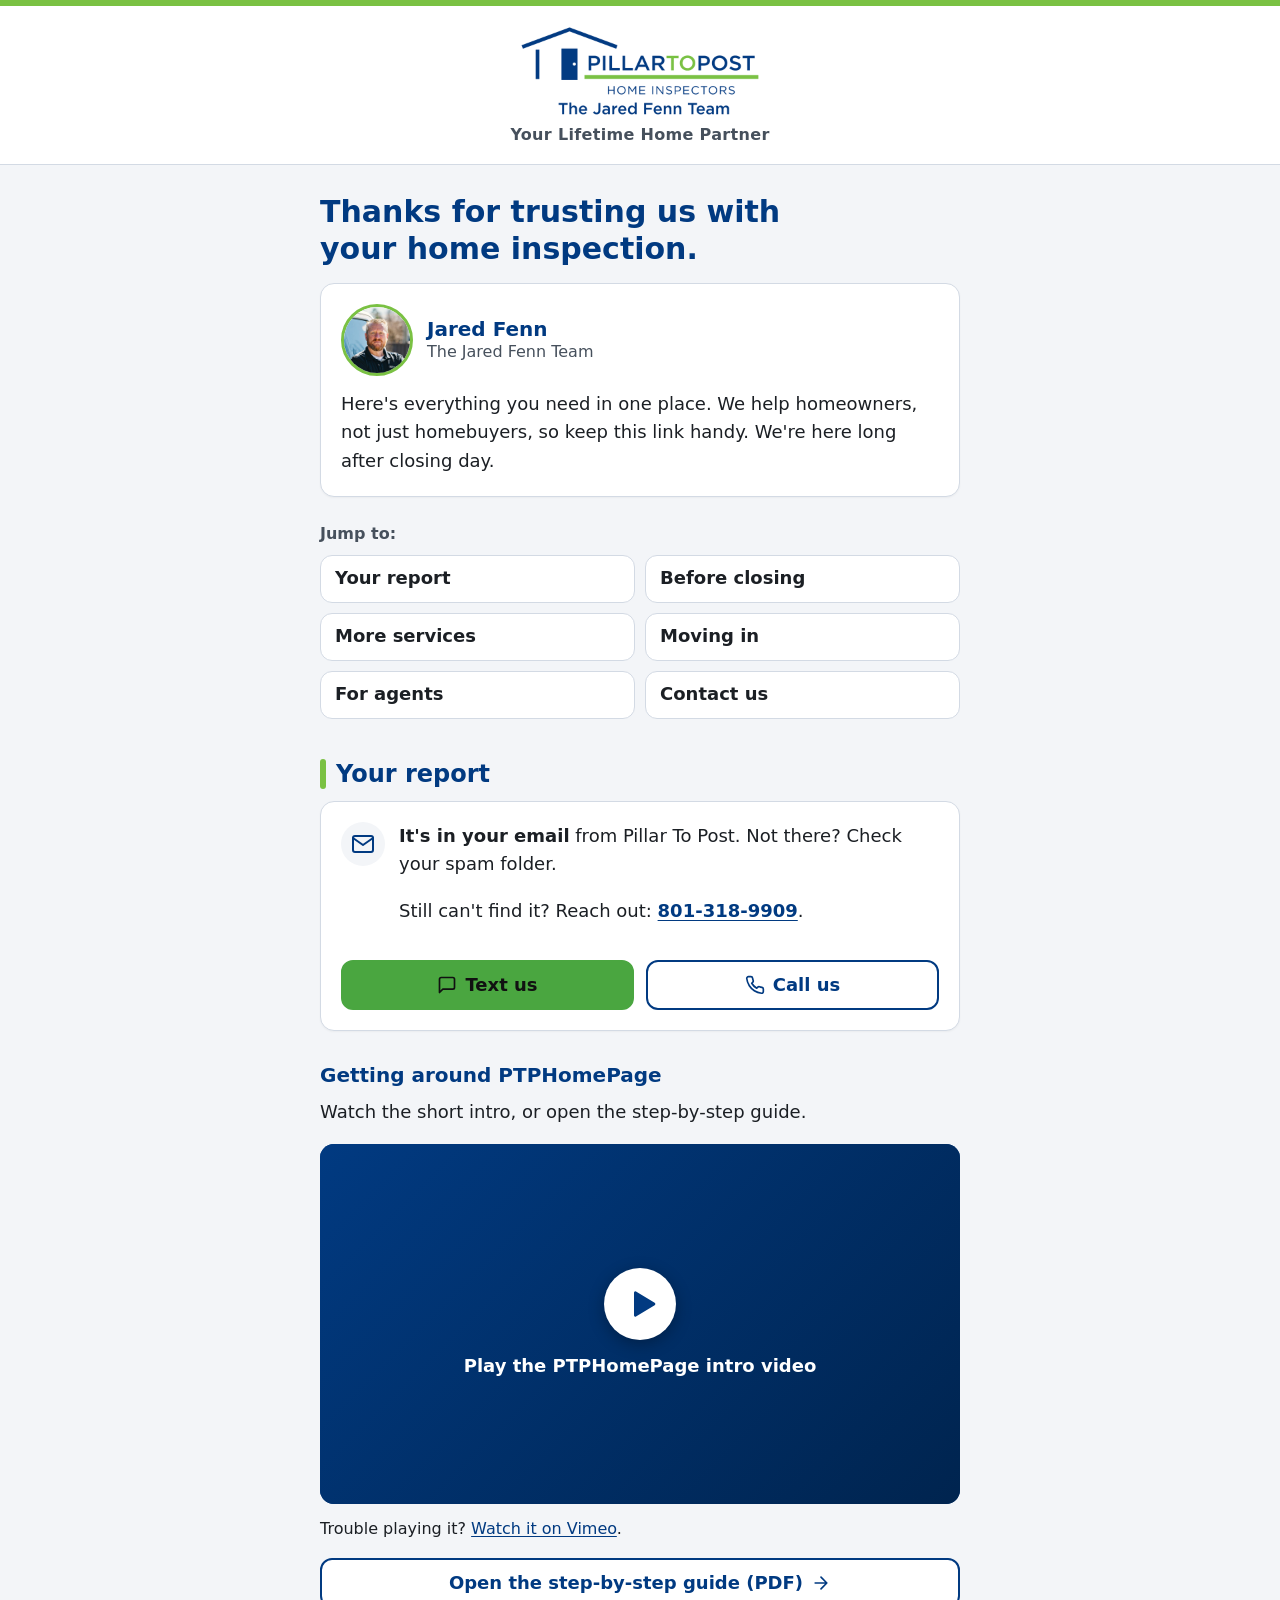
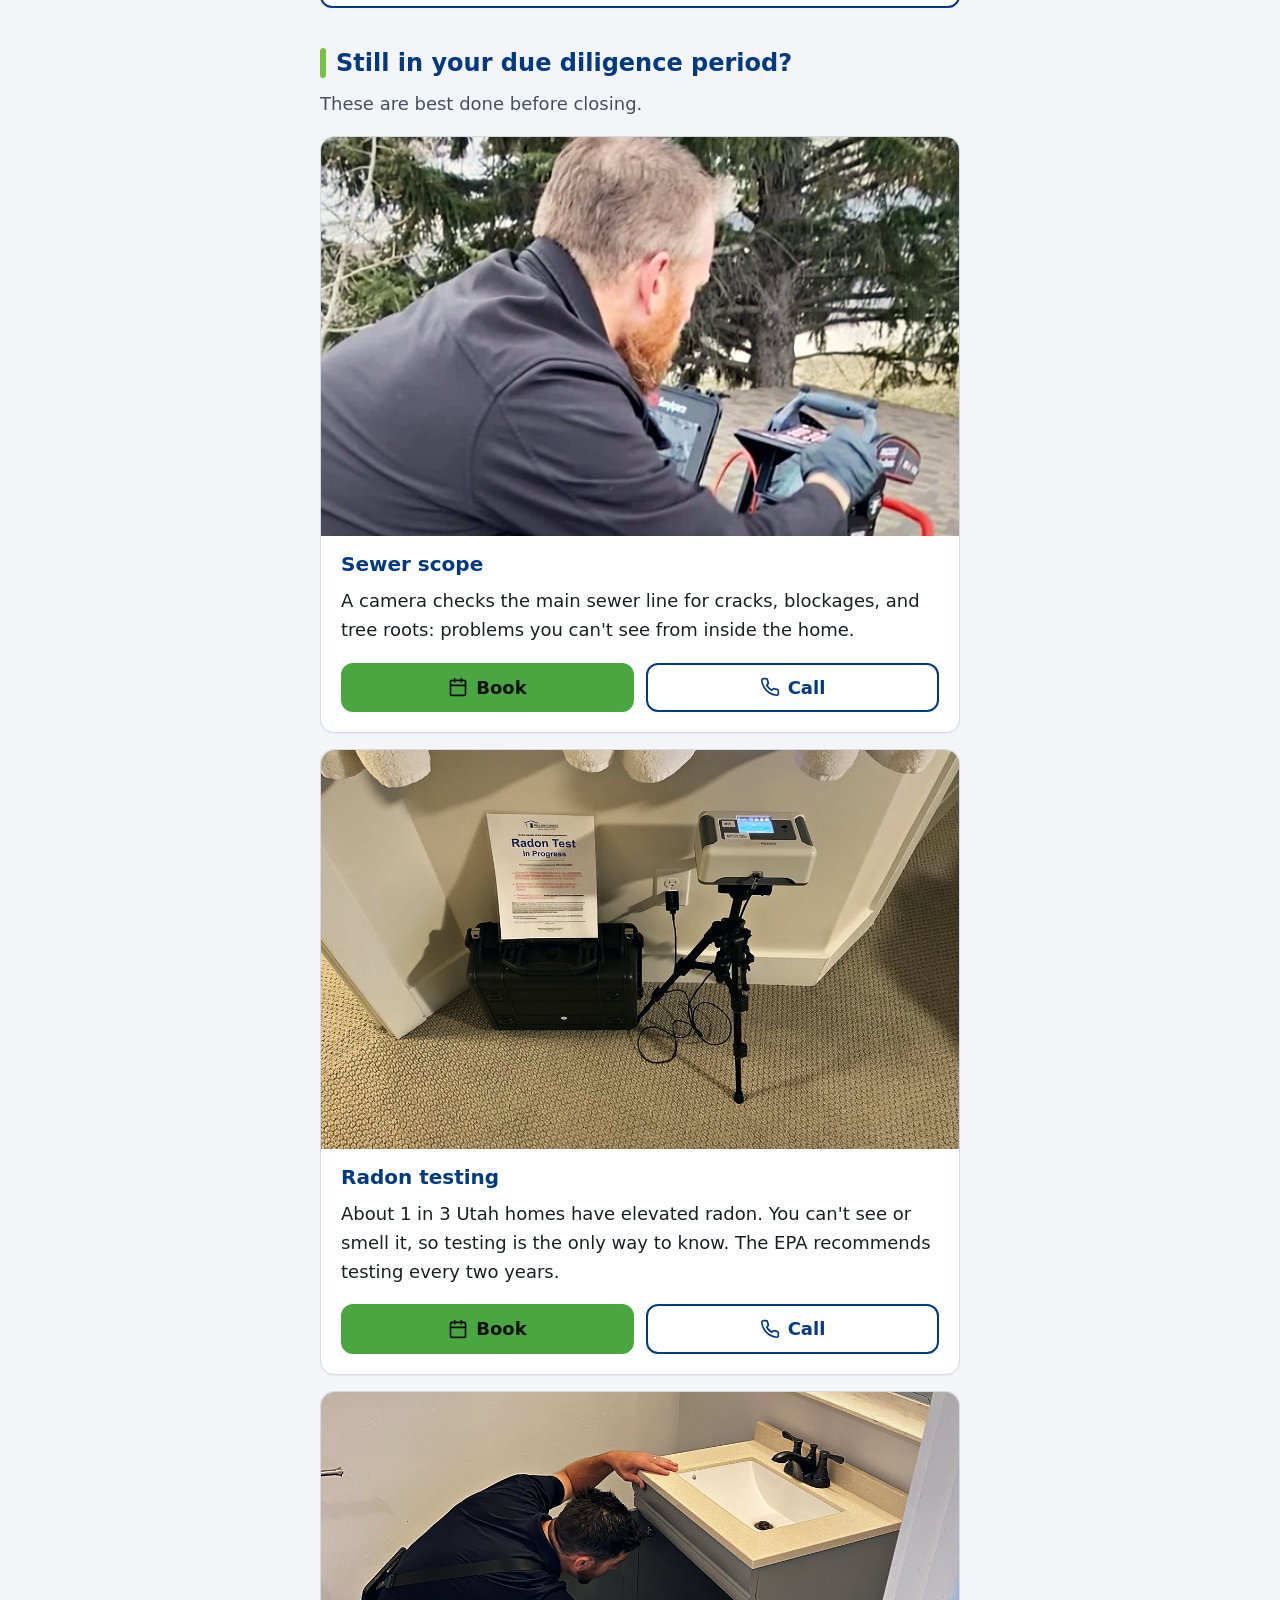
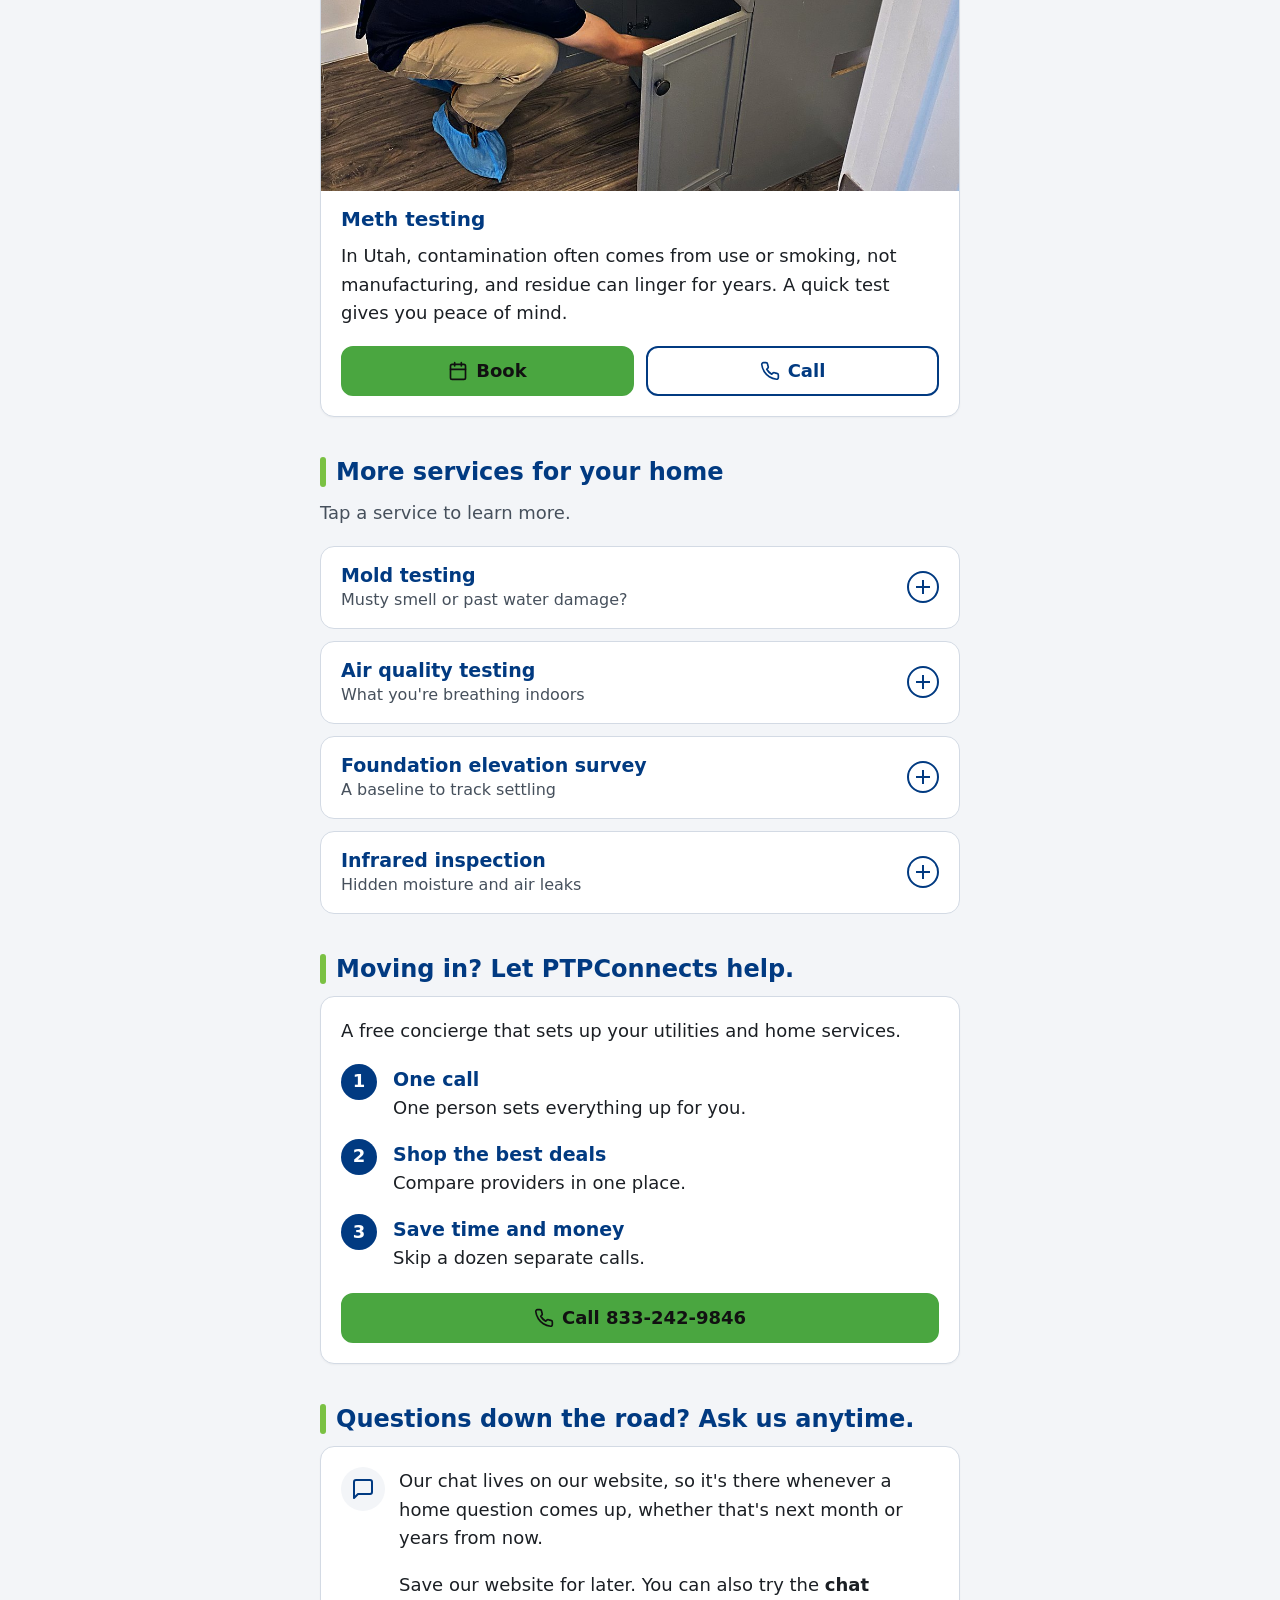
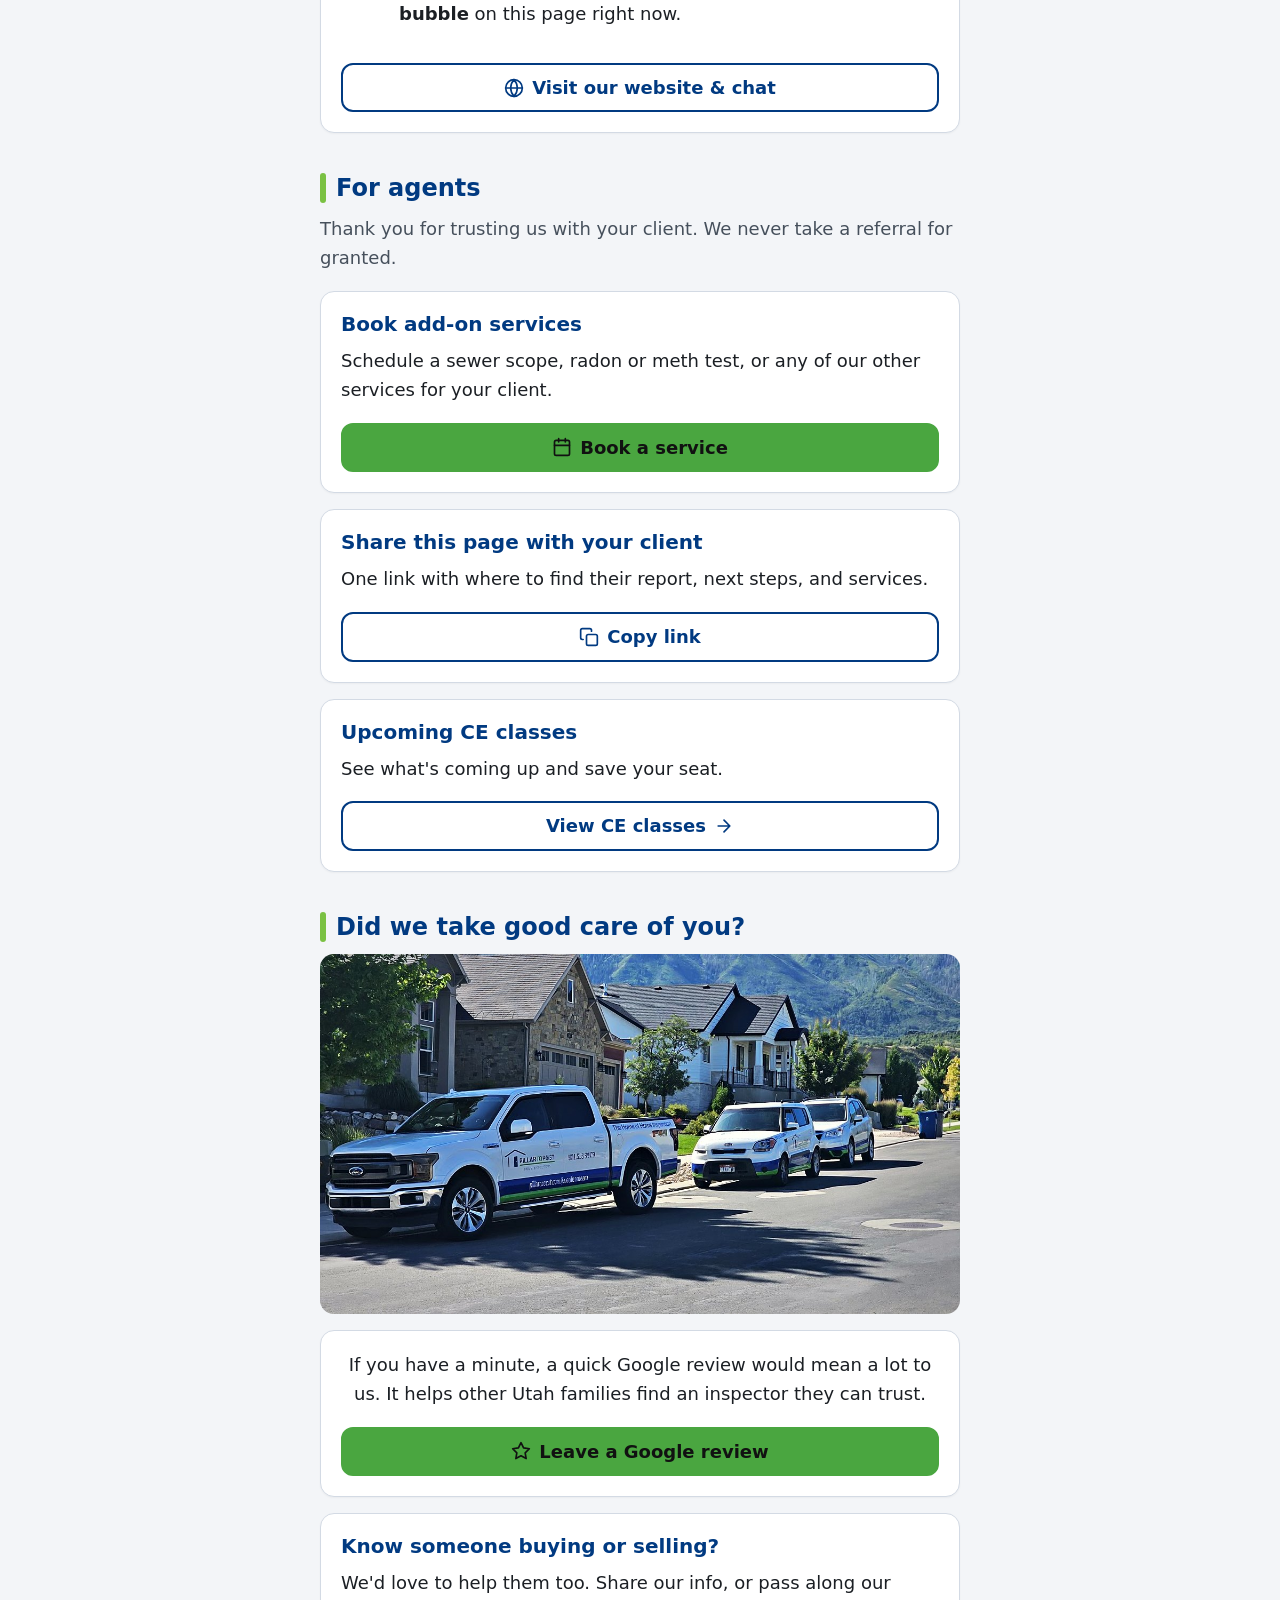
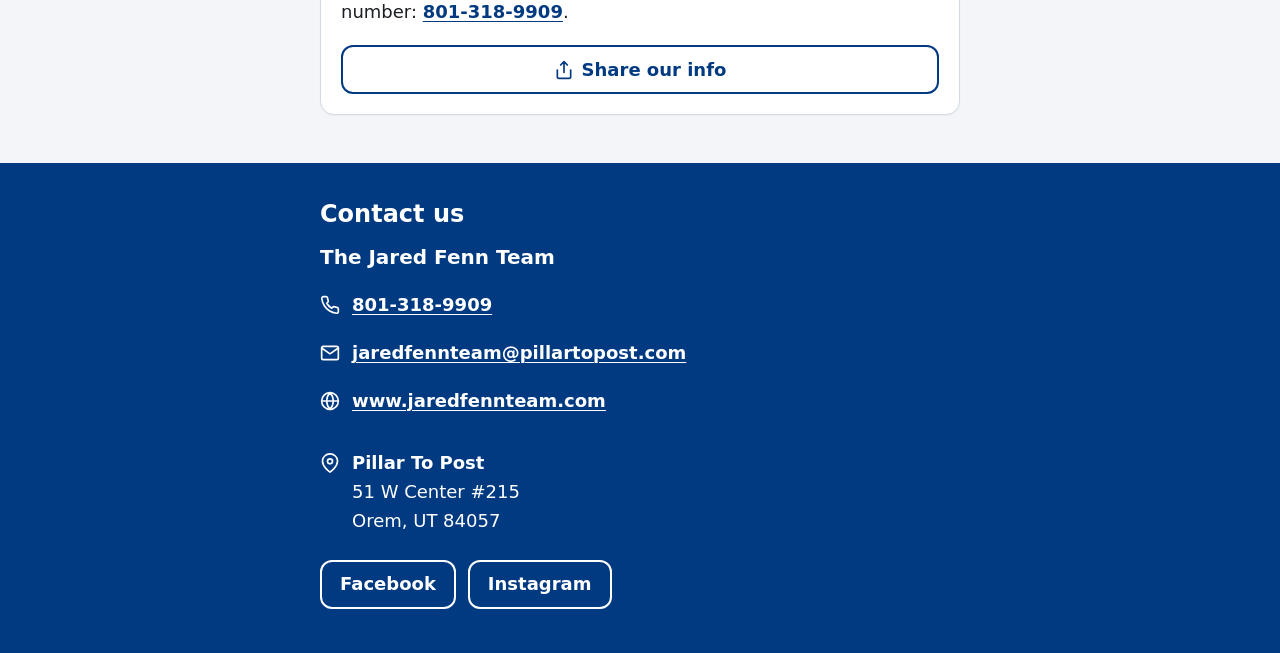
==== commit 4df355ef: "Chat card: frame around questions later, website chat Co-Authored-By: Claude Opus 5.5 <noreply@anthr" ====
--- a/index.html
+++ b/index.html
@@ -504,17 +504,17 @@
 
     <!-- Website chat assistant -->
     <section class="wrap section" id="ask" aria-labelledby="ask-title">
-      <h2 id="ask-title">Home questions? We're here anytime.</h2>
+      <h2 id="ask-title">Questions down the road? Ask us anytime.</h2>
       <div class="card">
         <div class="notice">
           <span class="notice-icon"><svg class="icon" aria-hidden="true" focusable="false"><use href="#i-message"/></svg></span>
           <div>
-            <p>Have a question about your home, now or years from now? Tap the <strong>chat bubble</strong> in the bottom corner of this page.</p>
-            <p>The same chat is always on our website, so save it for anything home-related, months or even years from now.</p>
+            <p>Our chat lives on our website, so it's there whenever a home question comes up, whether that's next month or years from now.</p>
+            <p>Save our website for later. You can also try the <strong>chat bubble</strong> on this page right now.</p>
           </div>
         </div>
         <a class="btn btn-secondary btn-block" href="https://jaredfennteam.pillartopost.com/">
-          <svg class="icon" aria-hidden="true" focusable="false"><use href="#i-globe"/></svg>Visit our website
+          <svg class="icon" aria-hidden="true" focusable="false"><use href="#i-globe"/></svg>Visit our website &amp; chat
         </a>
       </div>
     </section>
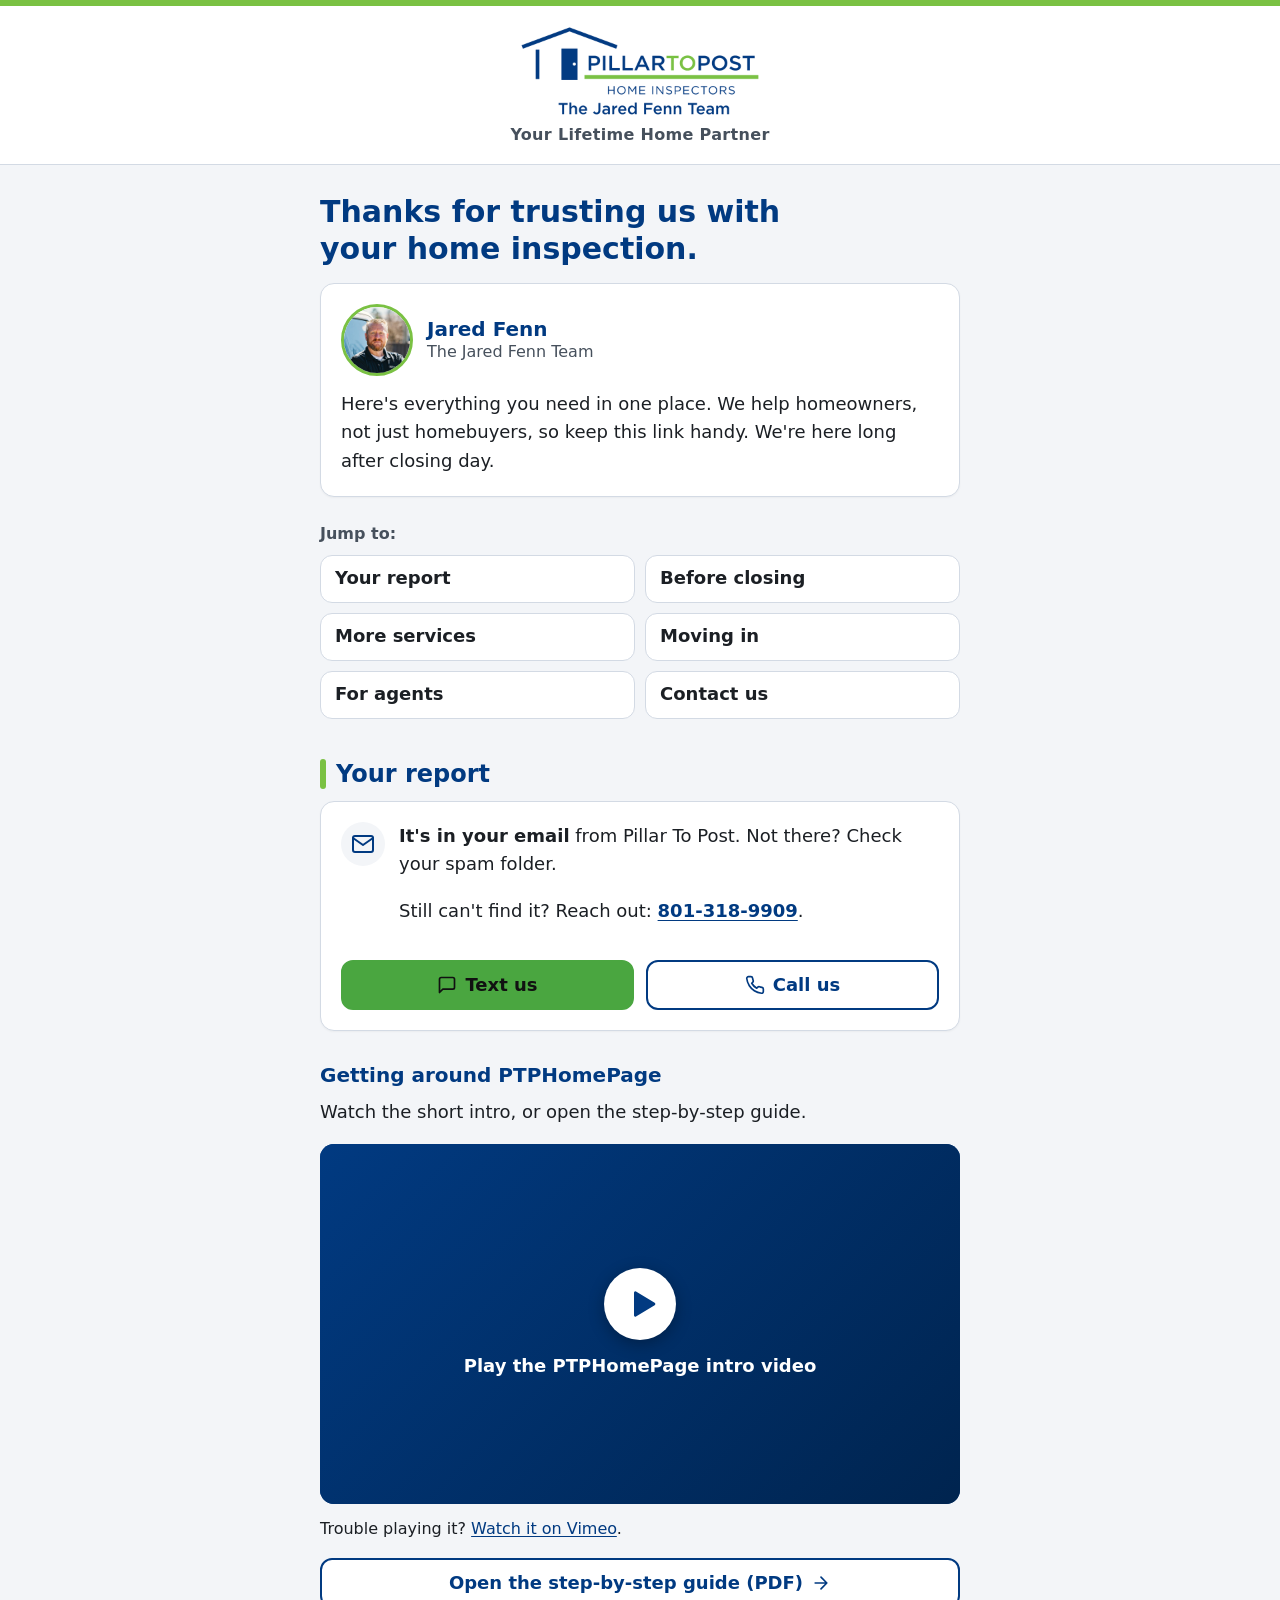
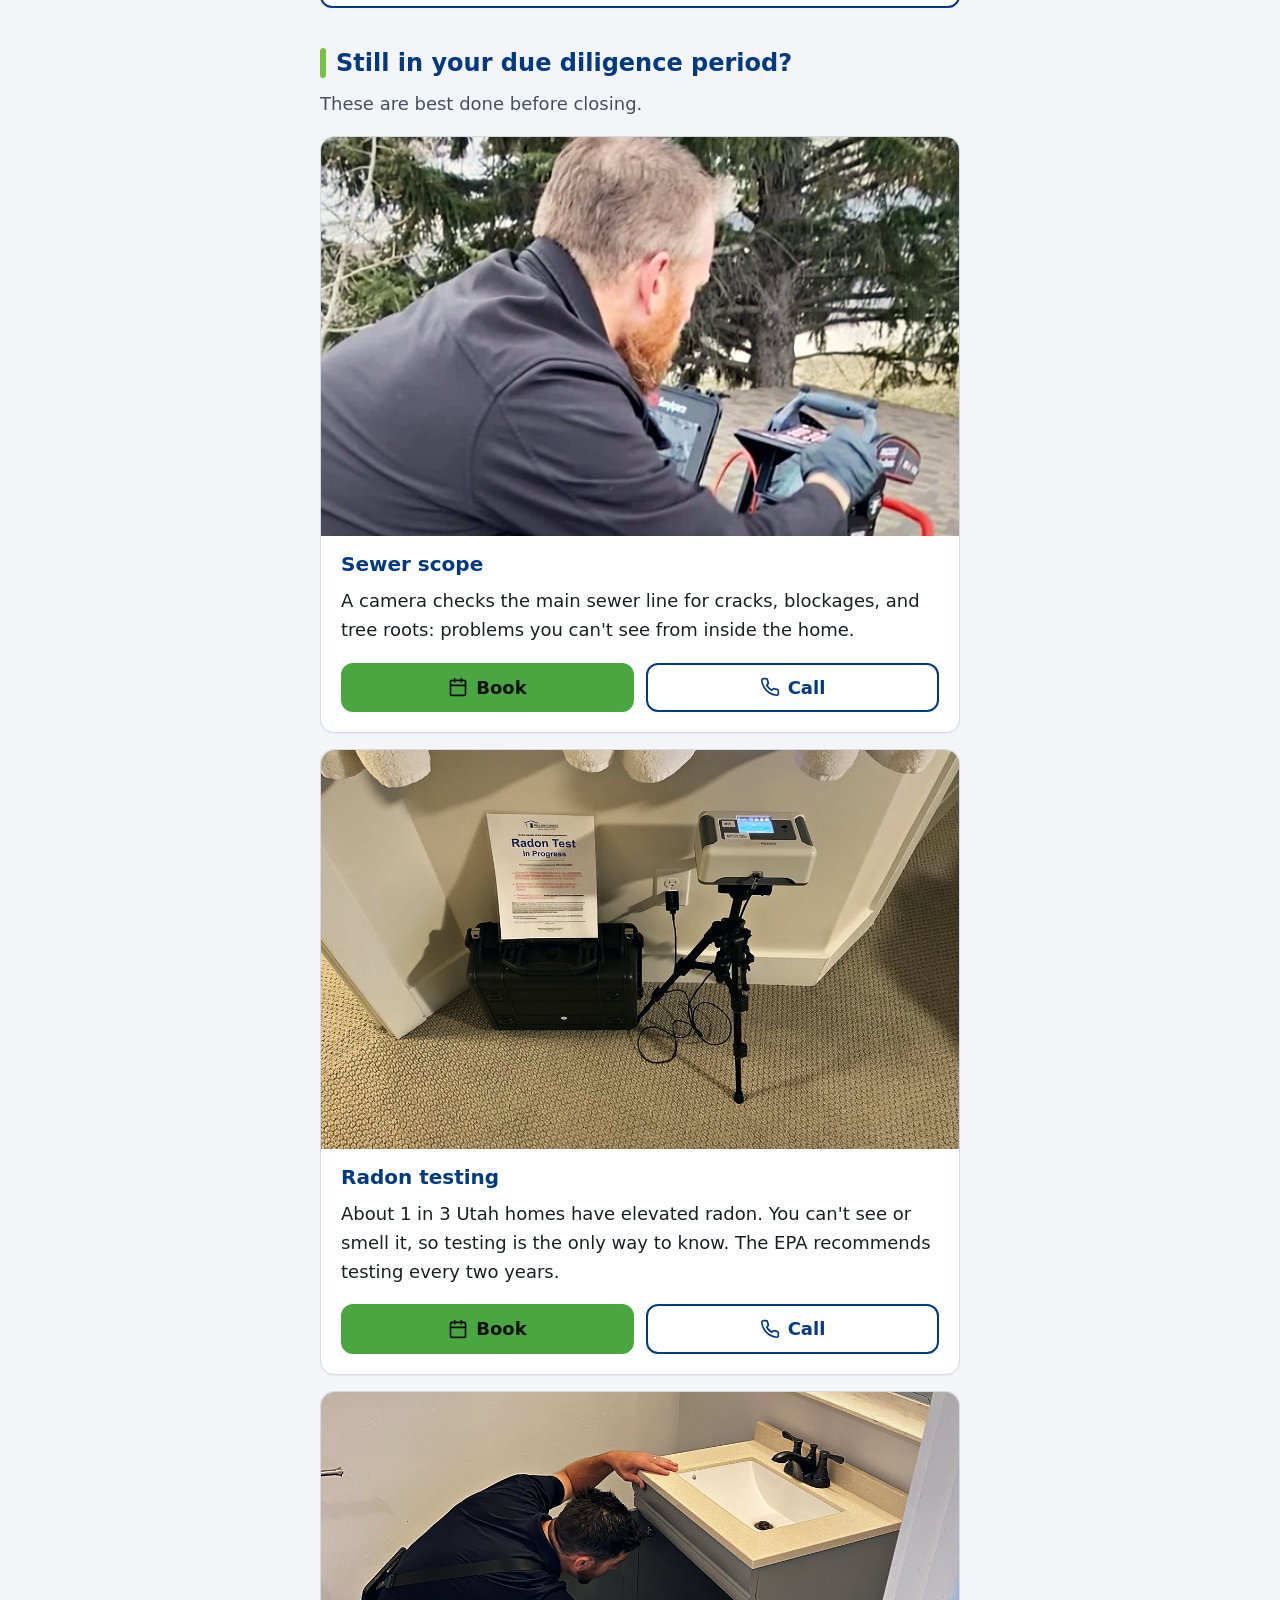
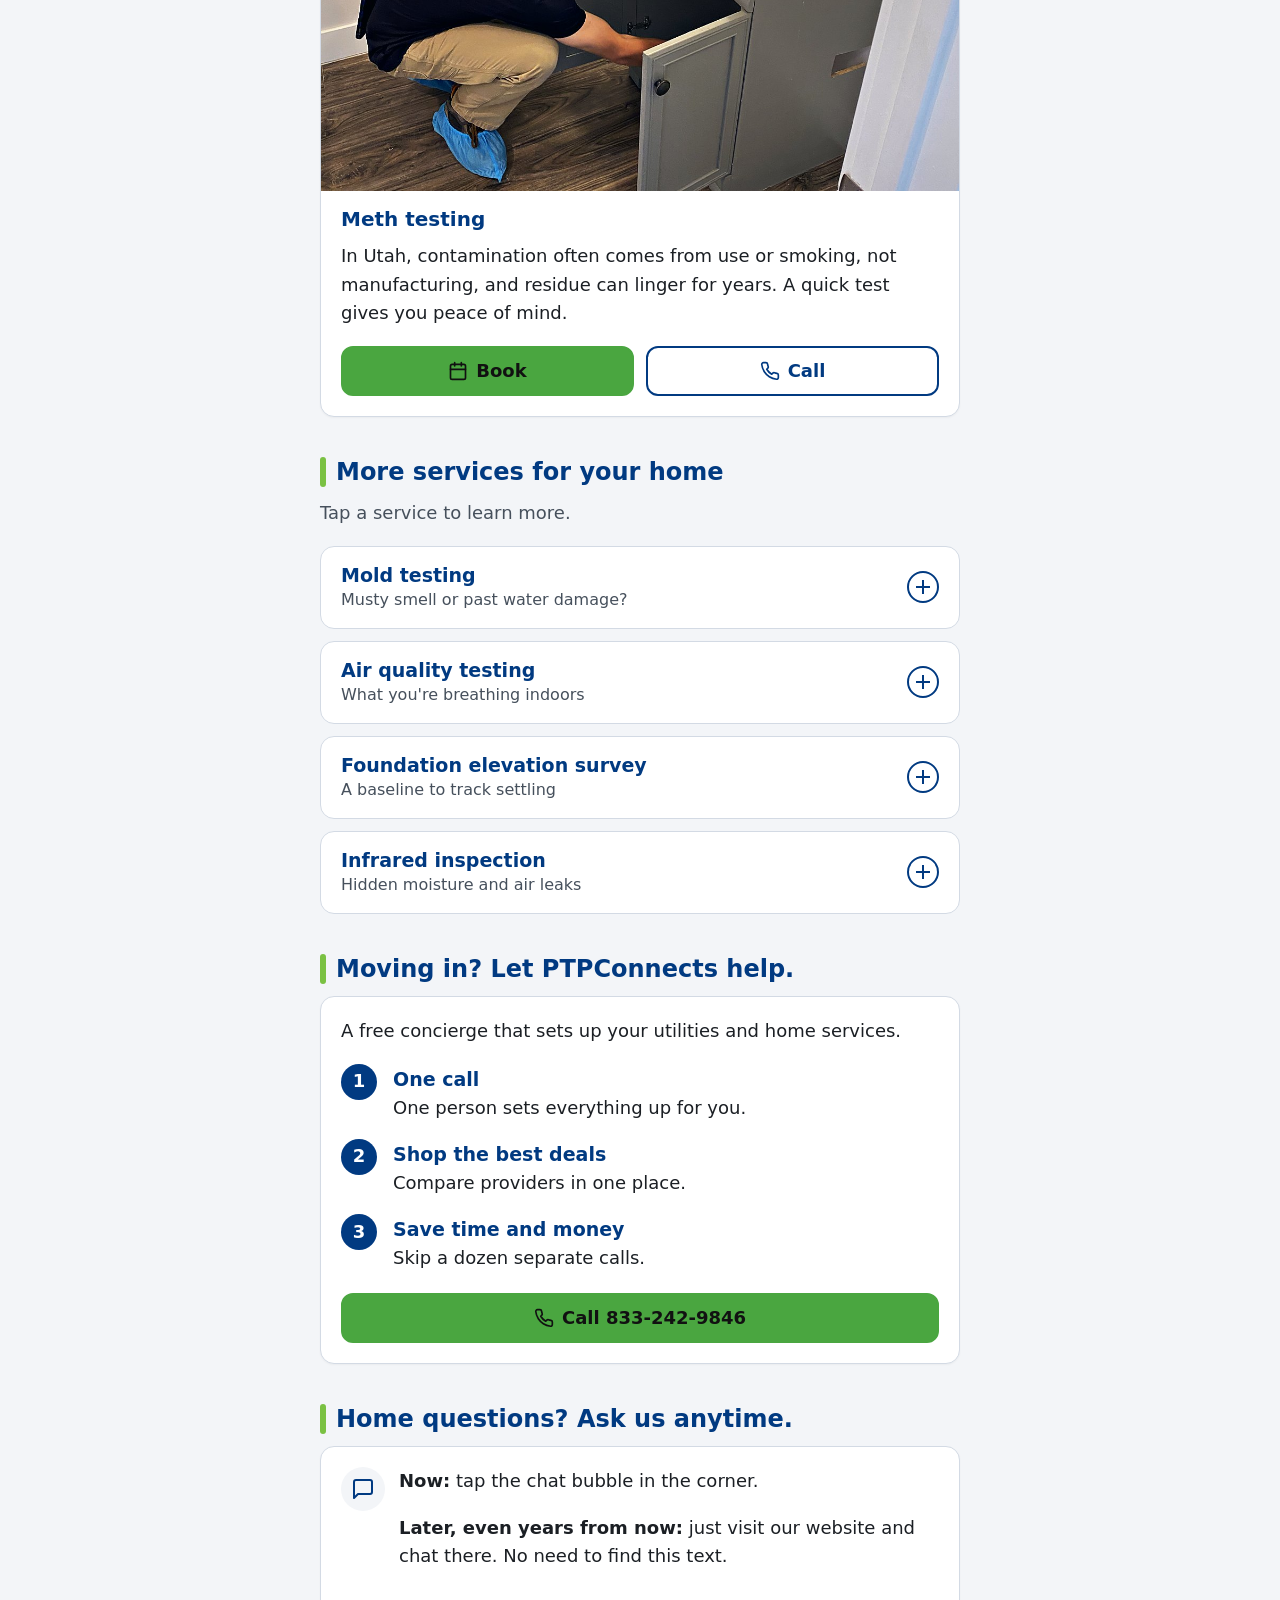
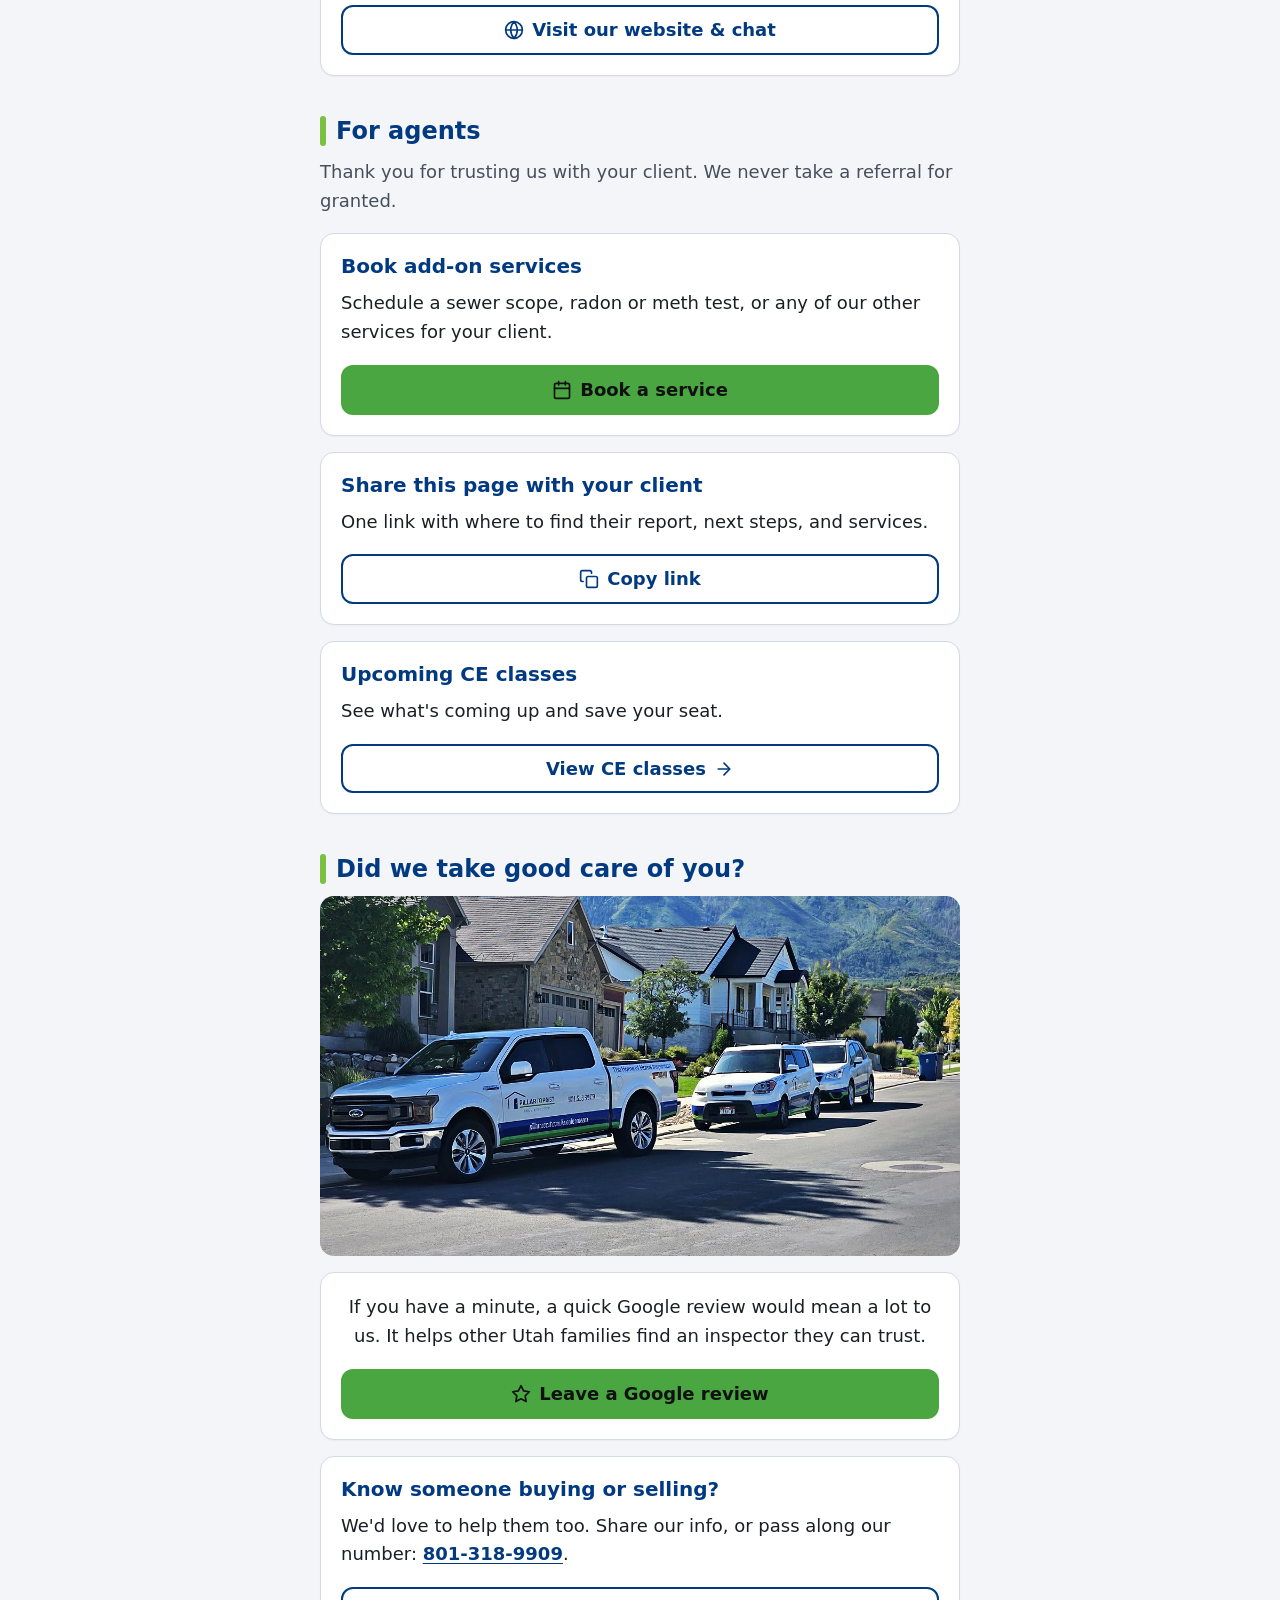
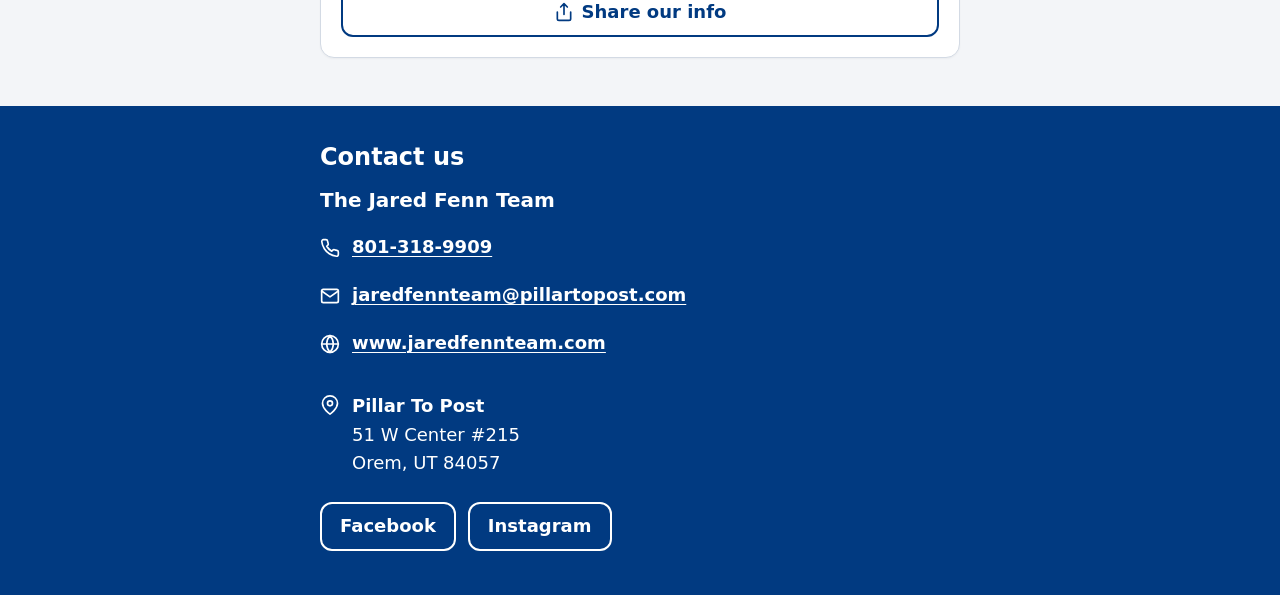
==== commit 1cb3c4f6: "Chat card: brief now/later wording Co-Authored-By: Claude Opus 5.5 <noreply@anthropic.com> Claude-Se" ====
--- a/index.html
+++ b/index.html
@@ -504,13 +504,13 @@
 
     <!-- Website chat assistant -->
     <section class="wrap section" id="ask" aria-labelledby="ask-title">
-      <h2 id="ask-title">Questions down the road? Ask us anytime.</h2>
+      <h2 id="ask-title">Home questions? Ask us anytime.</h2>
       <div class="card">
         <div class="notice">
           <span class="notice-icon"><svg class="icon" aria-hidden="true" focusable="false"><use href="#i-message"/></svg></span>
           <div>
-            <p>Our chat lives on our website, so it's there whenever a home question comes up, whether that's next month or years from now.</p>
-            <p>Save our website for later. You can also try the <strong>chat bubble</strong> on this page right now.</p>
+            <p><strong>Now:</strong> tap the chat bubble in the corner.</p>
+            <p><strong>Later, even years from now:</strong> just visit our website and chat there. No need to find this text.</p>
           </div>
         </div>
         <a class="btn btn-secondary btn-block" href="https://jaredfennteam.pillartopost.com/">
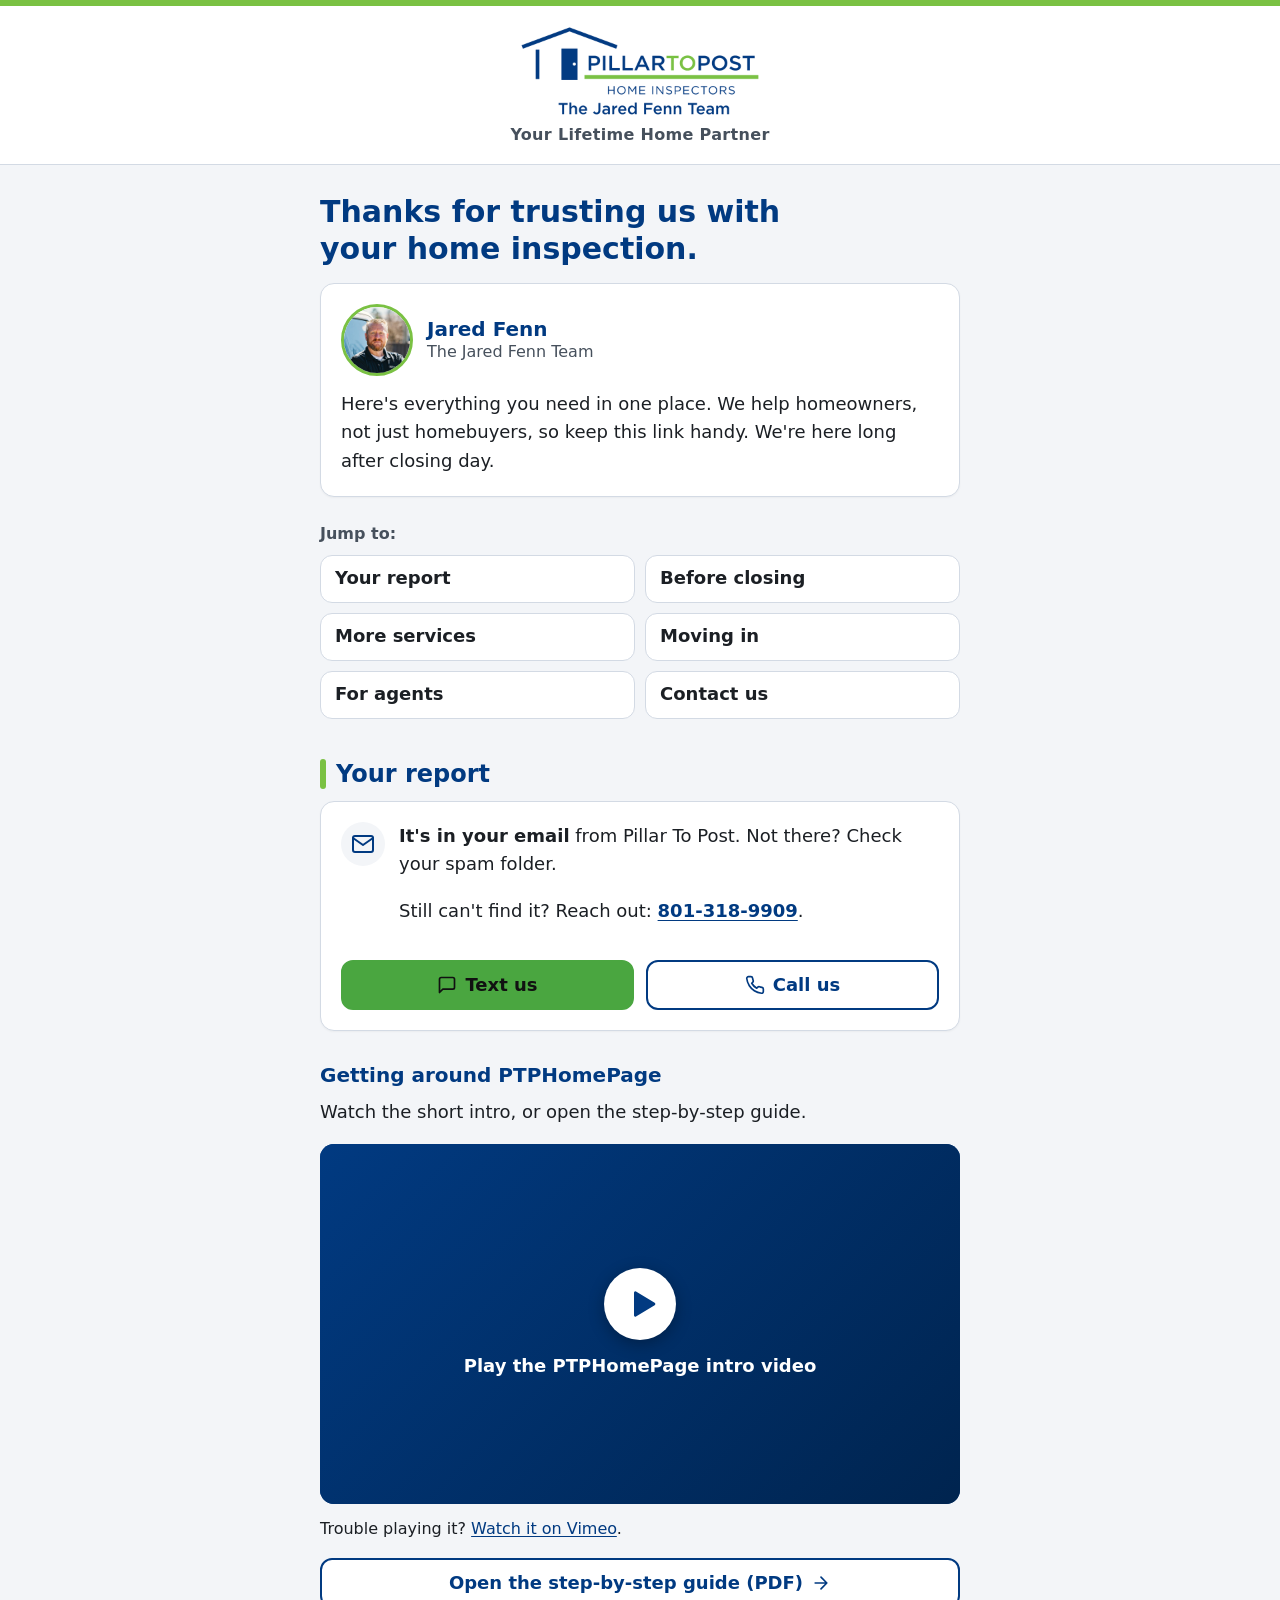
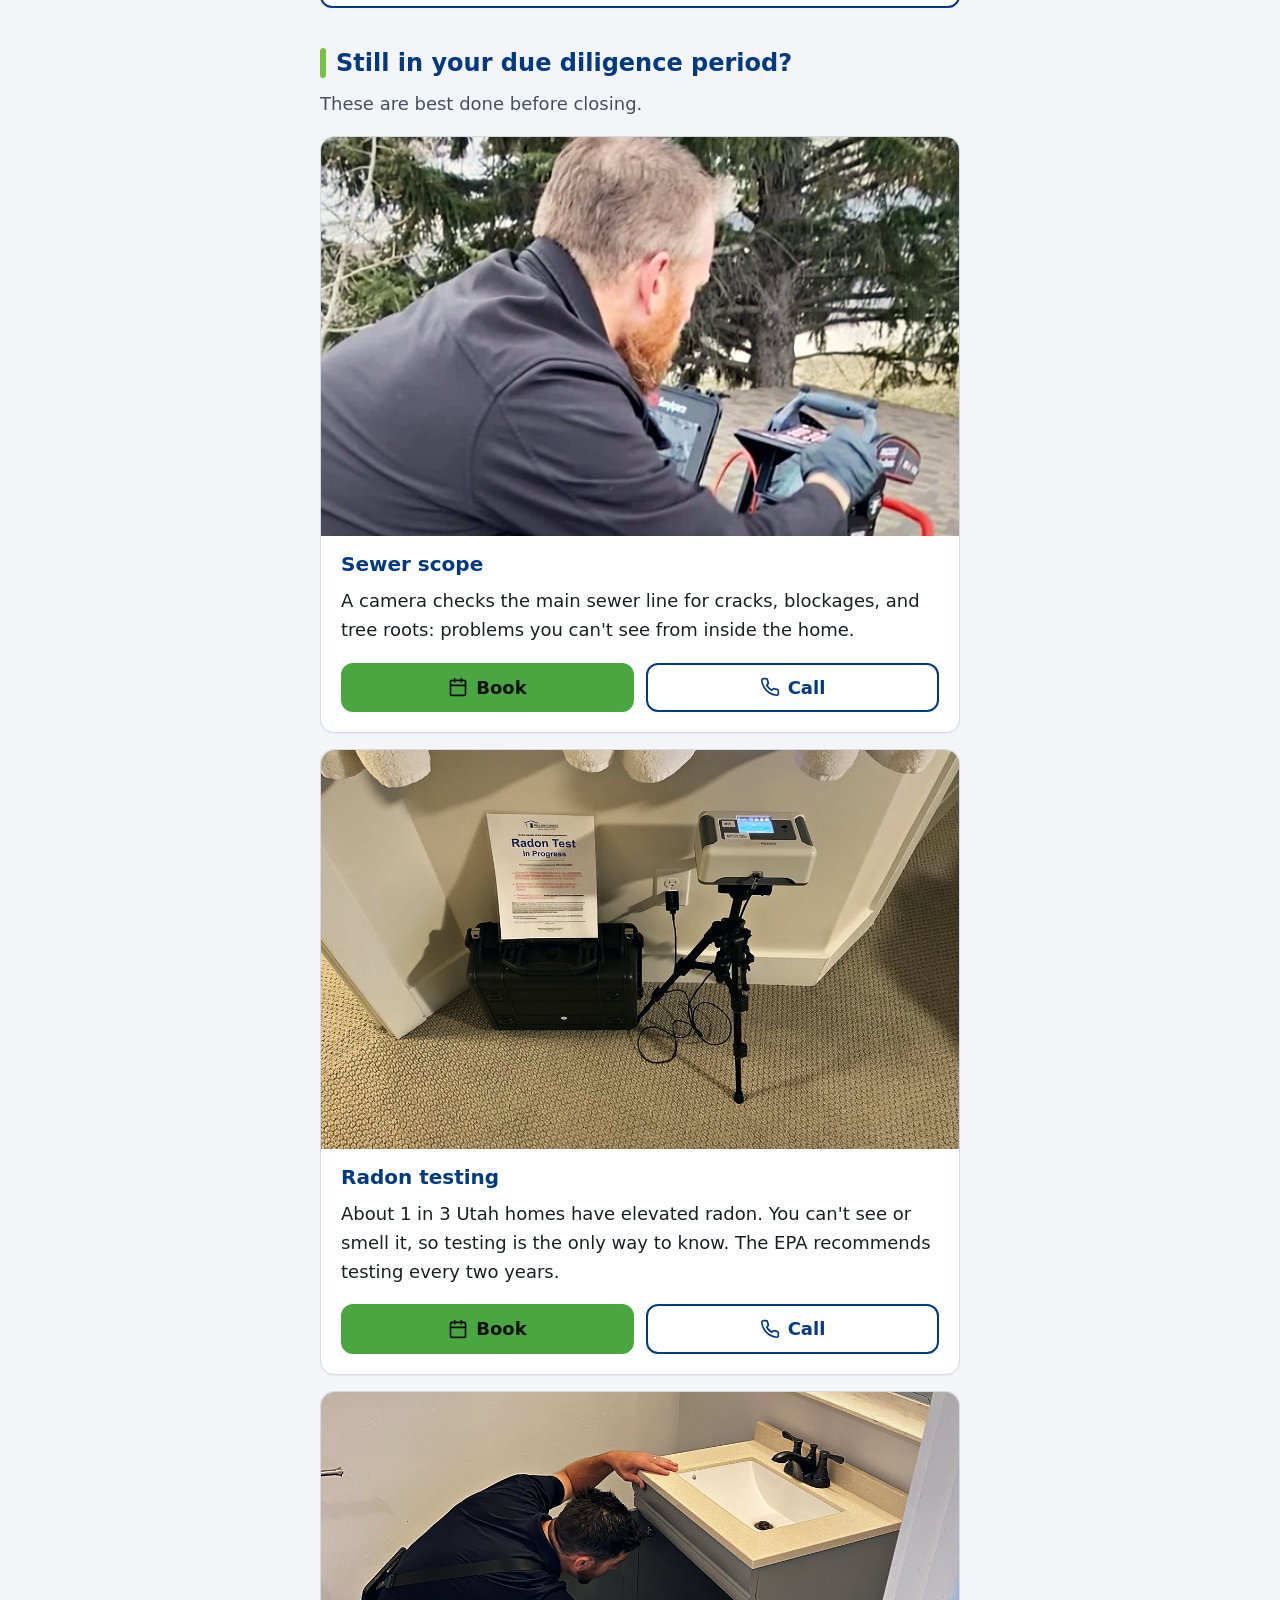
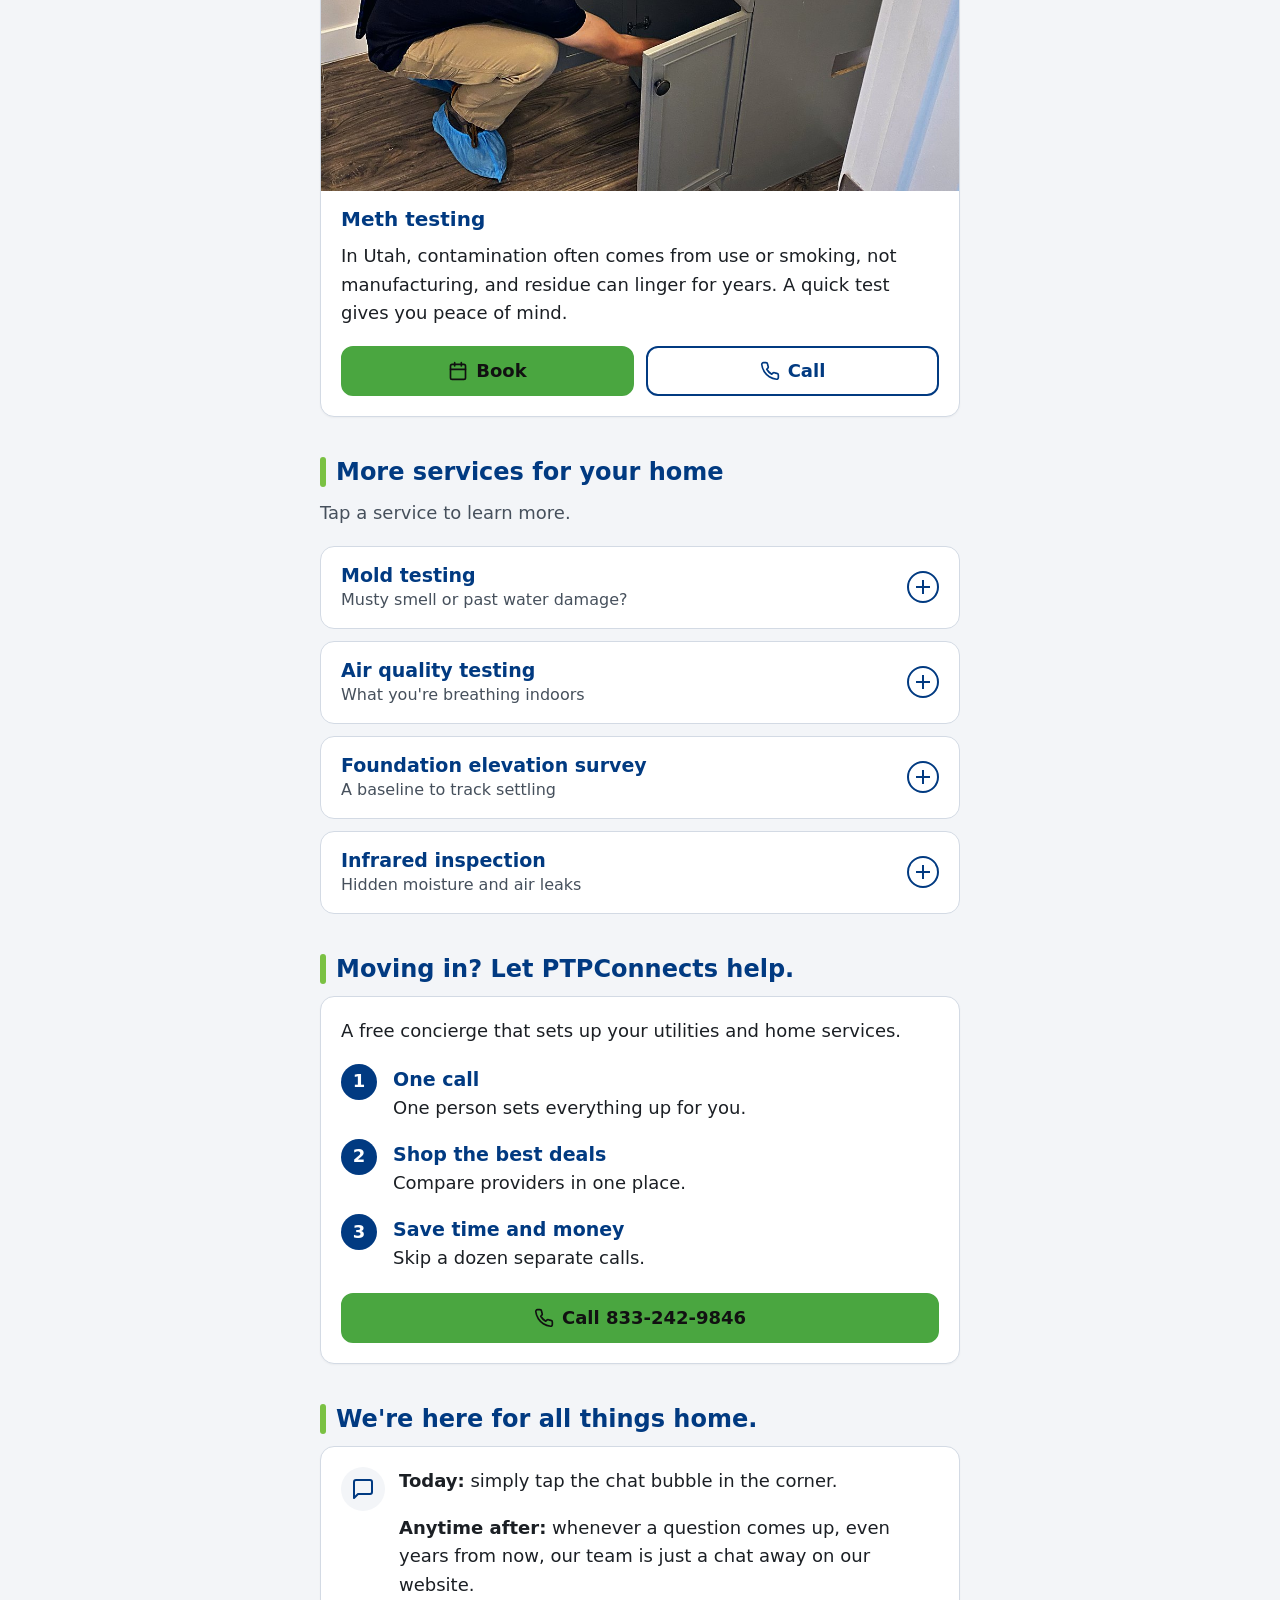
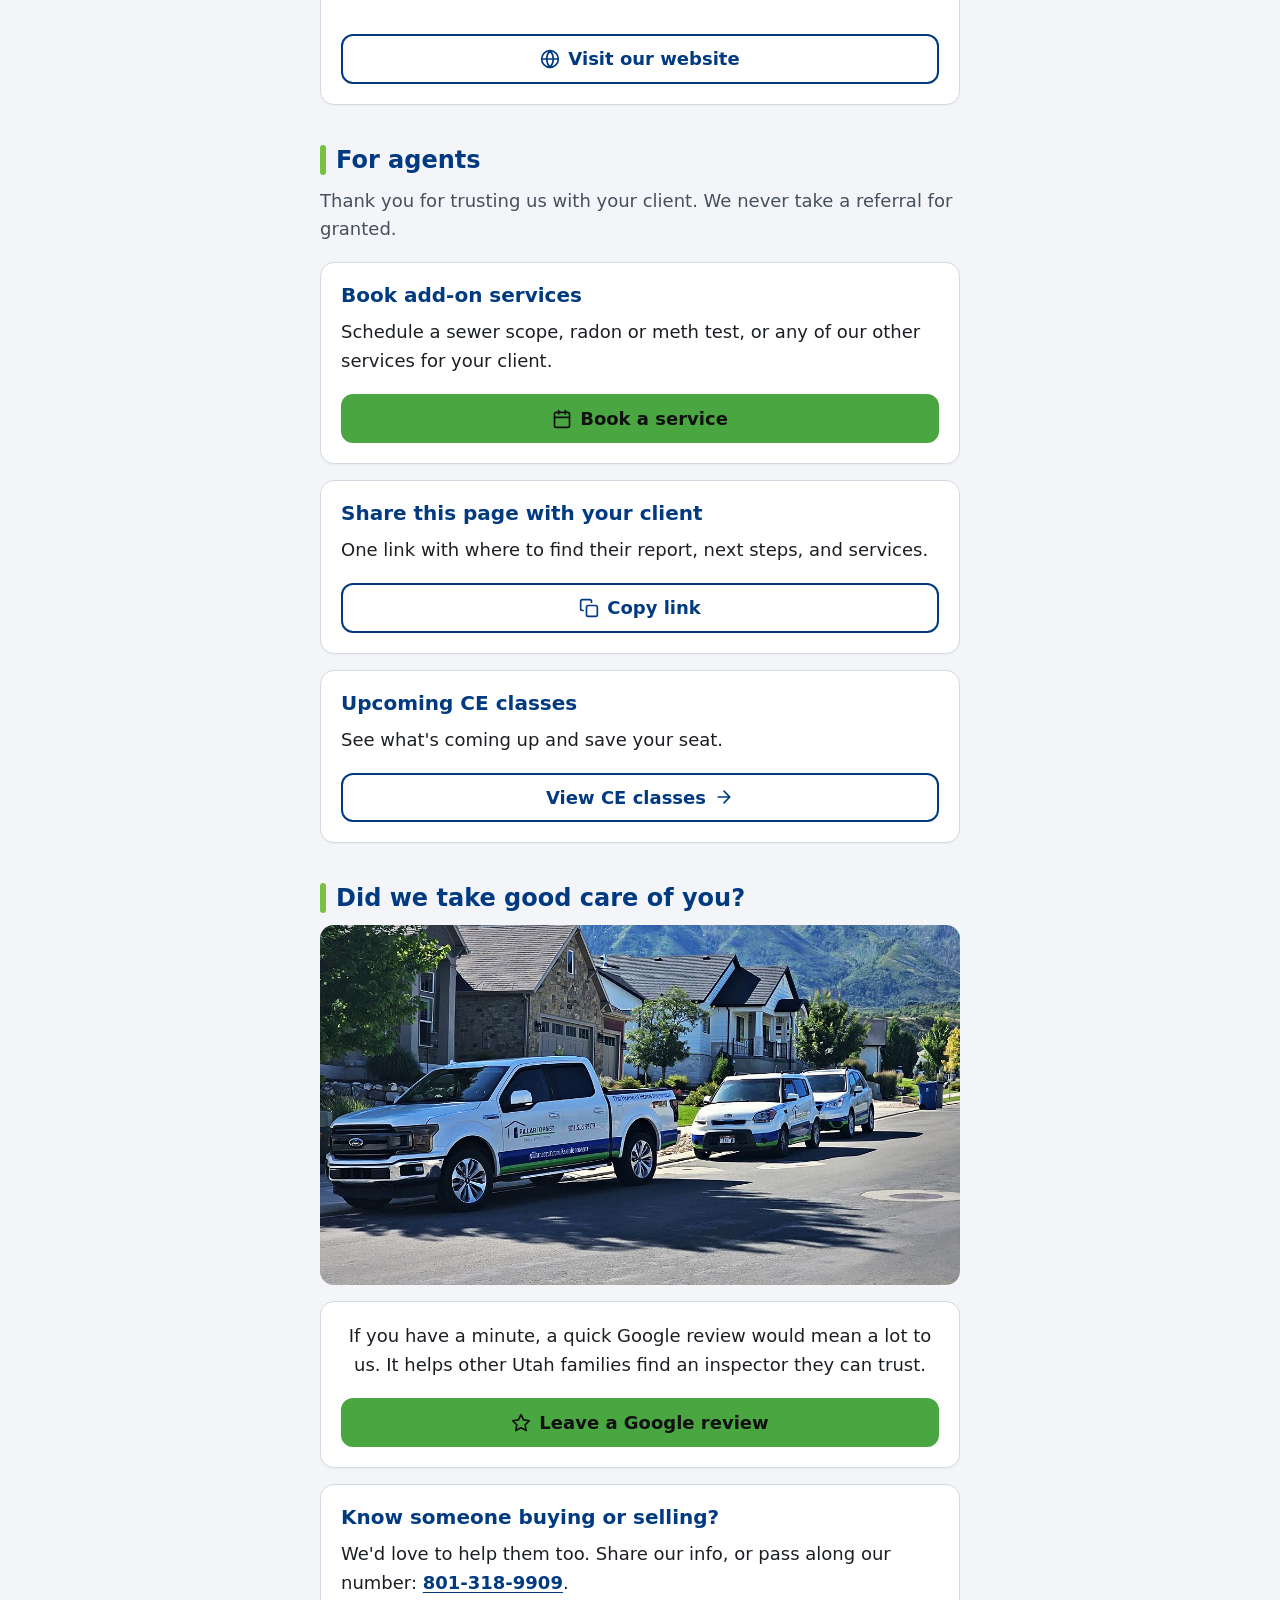
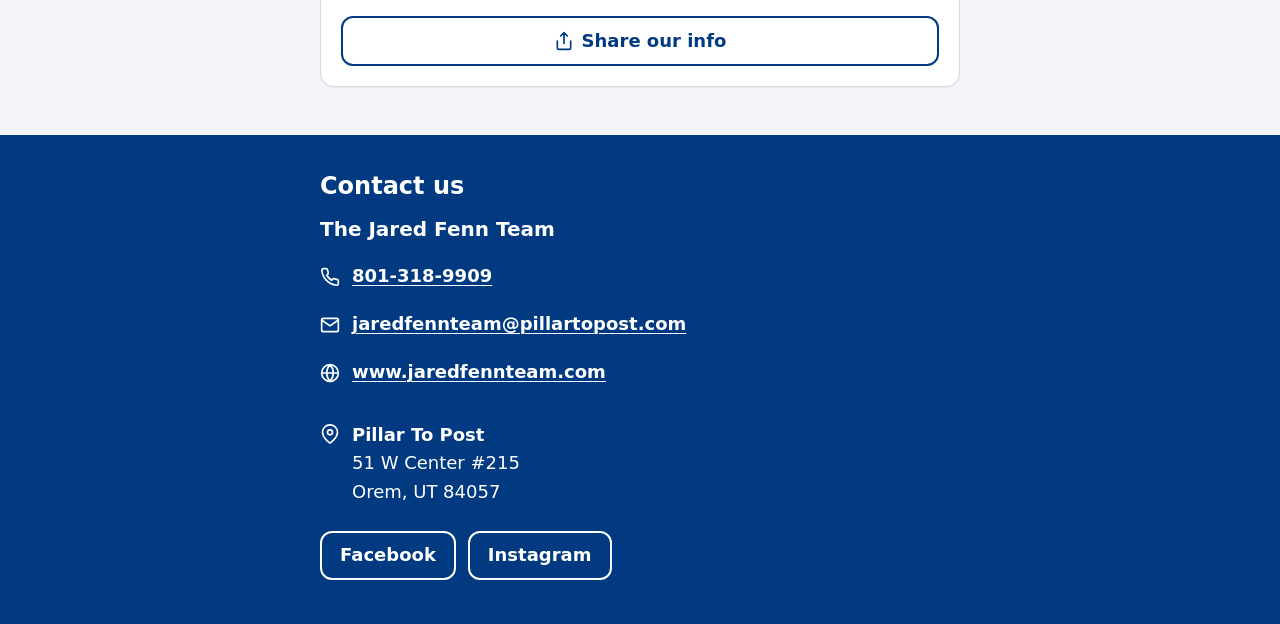
==== commit 59d9d383: "Chat card: warmer, white-glove wording Co-Authored-By: Claude Opus 5.5 <noreply@anthropic.com> Claud" ====
--- a/index.html
+++ b/index.html
@@ -504,17 +504,17 @@
 
     <!-- Website chat assistant -->
     <section class="wrap section" id="ask" aria-labelledby="ask-title">
-      <h2 id="ask-title">Home questions? Ask us anytime.</h2>
+      <h2 id="ask-title">We're here for all things home.</h2>
       <div class="card">
         <div class="notice">
           <span class="notice-icon"><svg class="icon" aria-hidden="true" focusable="false"><use href="#i-message"/></svg></span>
           <div>
-            <p><strong>Now:</strong> tap the chat bubble in the corner.</p>
-            <p><strong>Later, even years from now:</strong> just visit our website and chat there. No need to find this text.</p>
+            <p><strong>Today:</strong> simply tap the chat bubble in the corner.</p>
+            <p><strong>Anytime after:</strong> whenever a question comes up, even years from now, our team is just a chat away on our website.</p>
           </div>
         </div>
         <a class="btn btn-secondary btn-block" href="https://jaredfennteam.pillartopost.com/">
-          <svg class="icon" aria-hidden="true" focusable="false"><use href="#i-globe"/></svg>Visit our website &amp; chat
+          <svg class="icon" aria-hidden="true" focusable="false"><use href="#i-globe"/></svg>Visit our website
         </a>
       </div>
     </section>
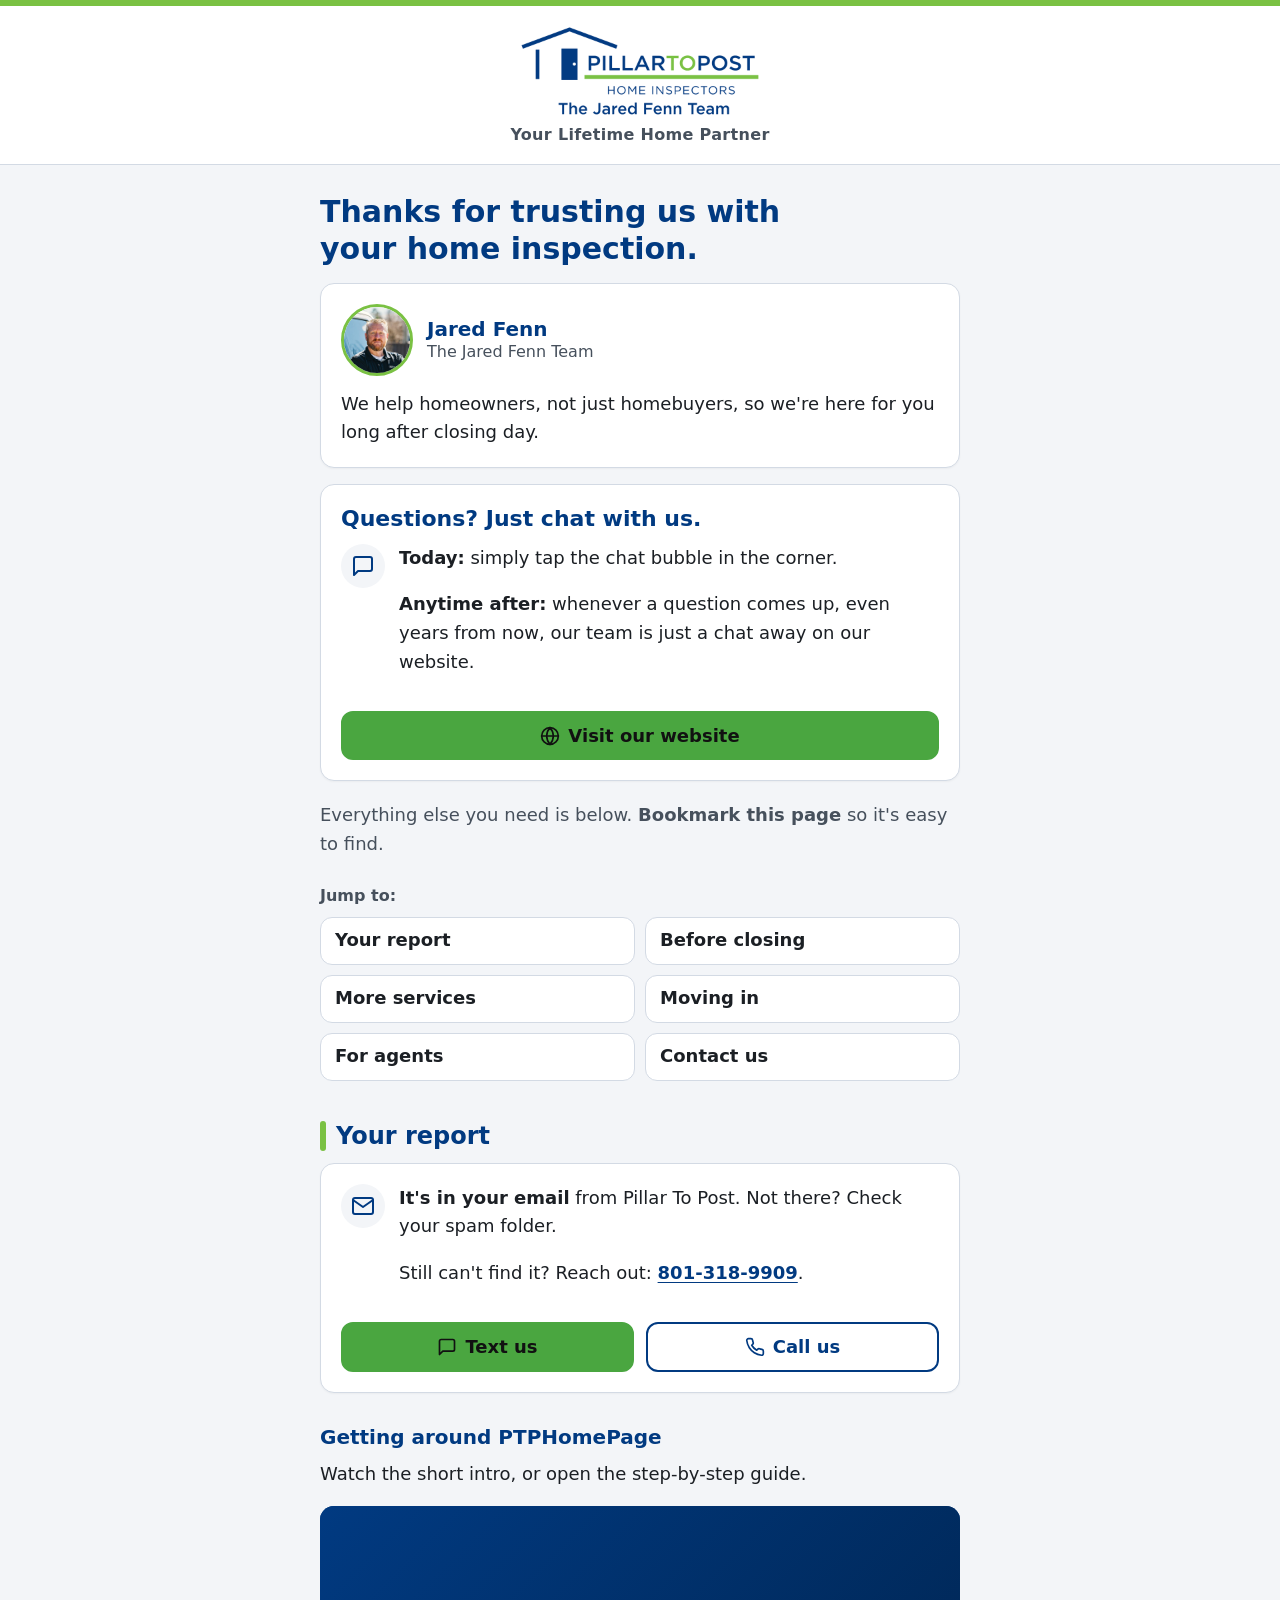
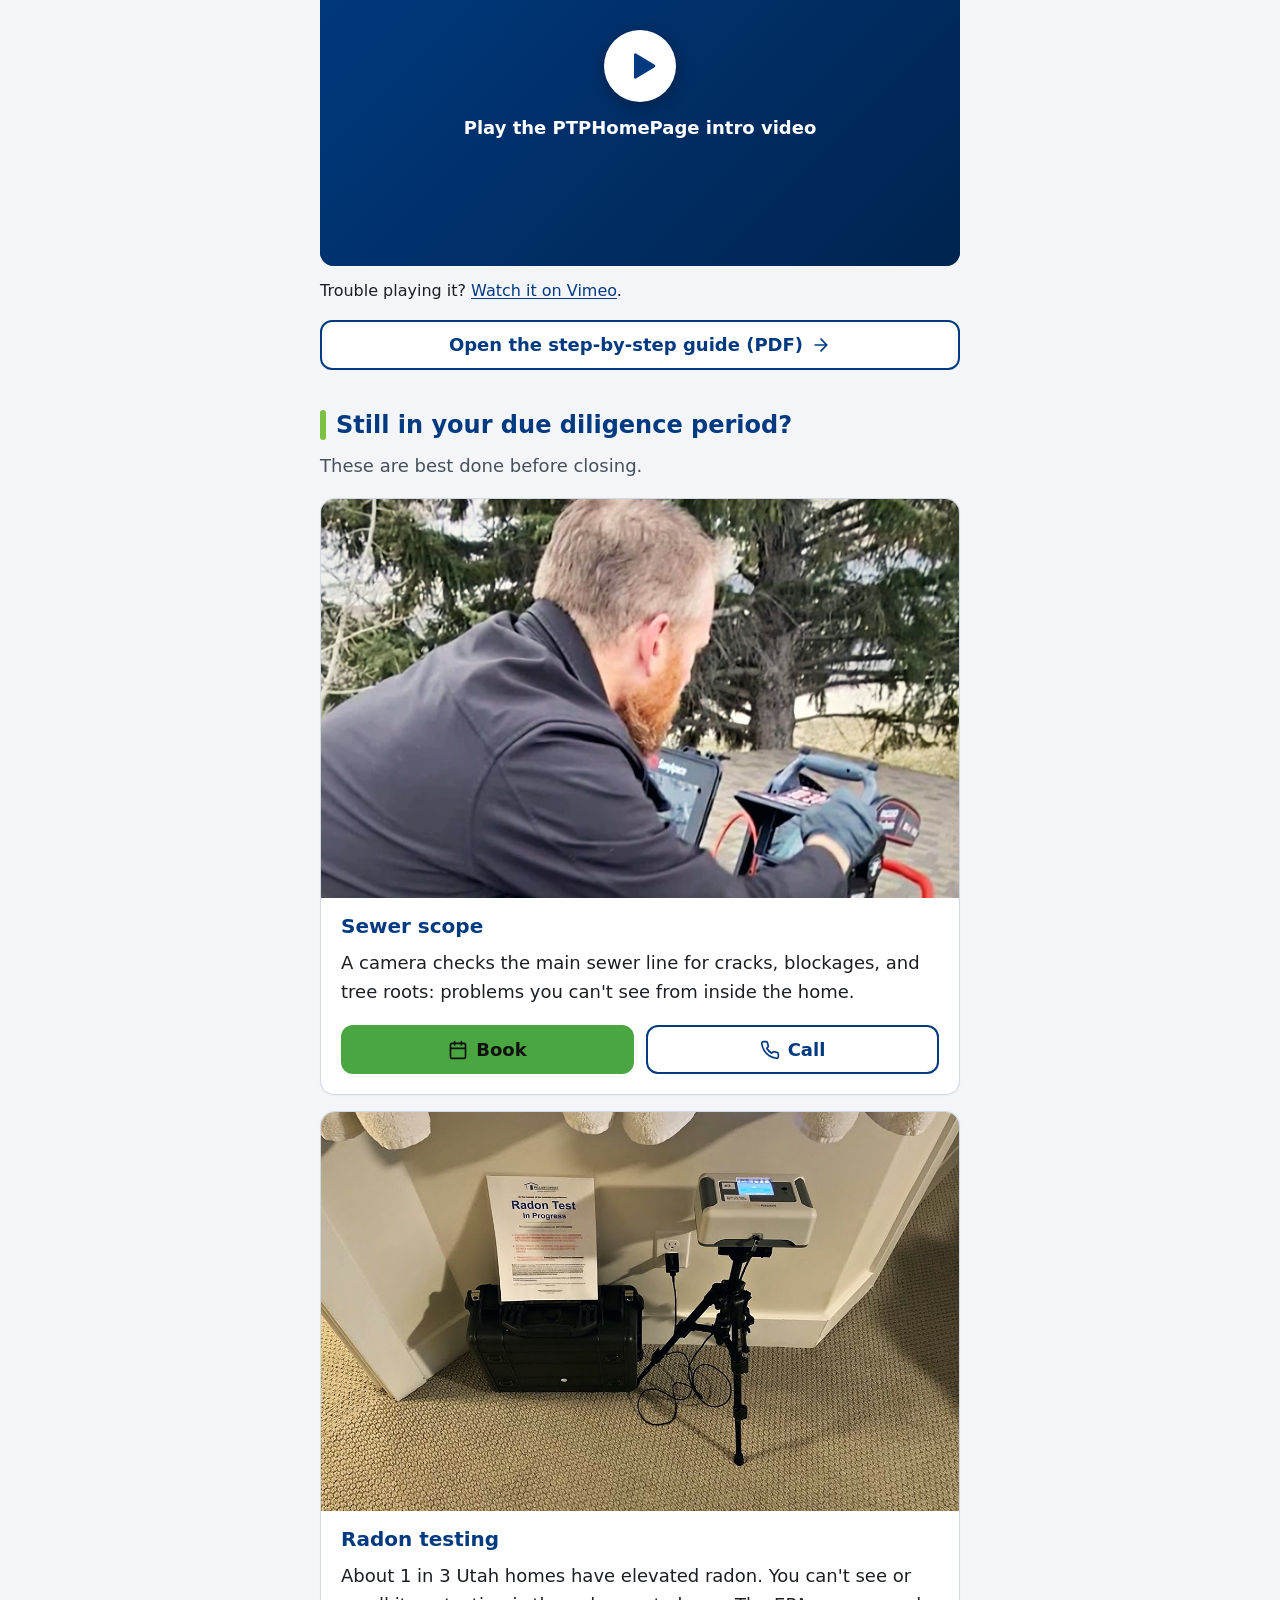
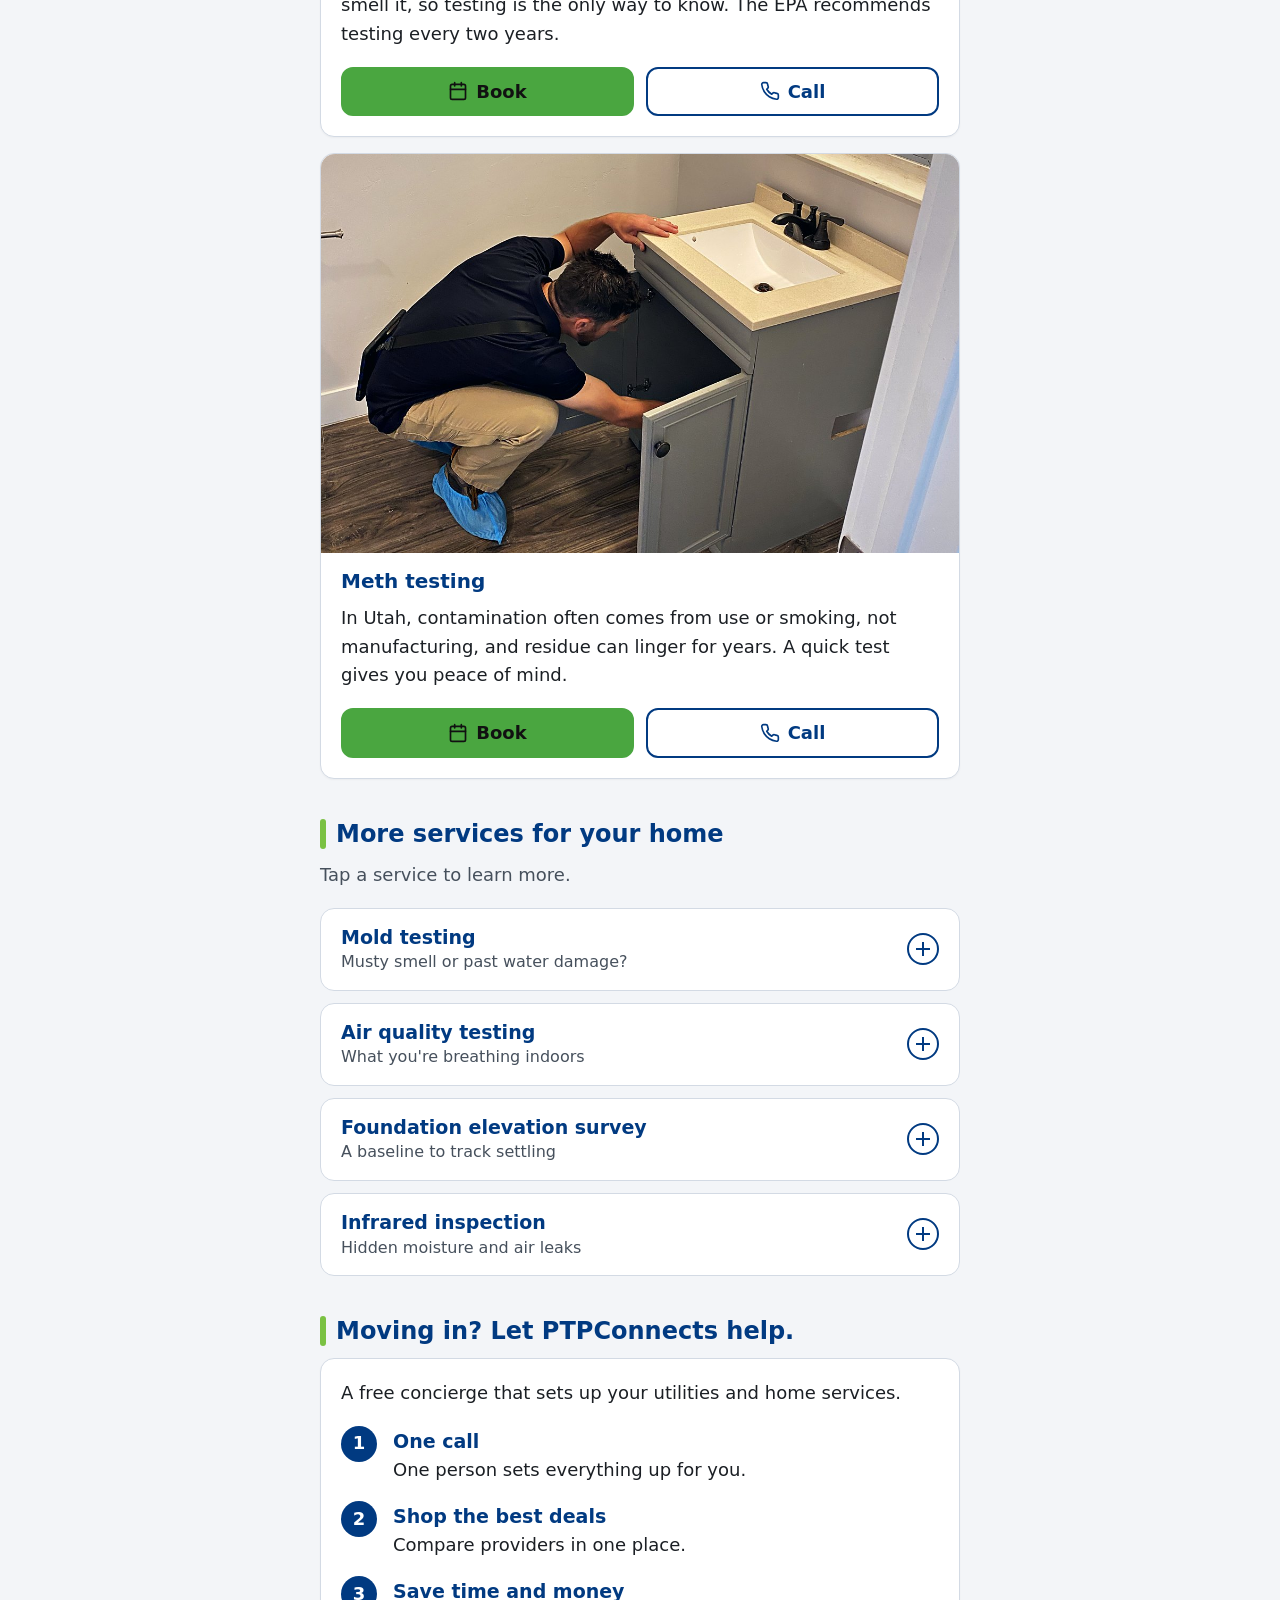
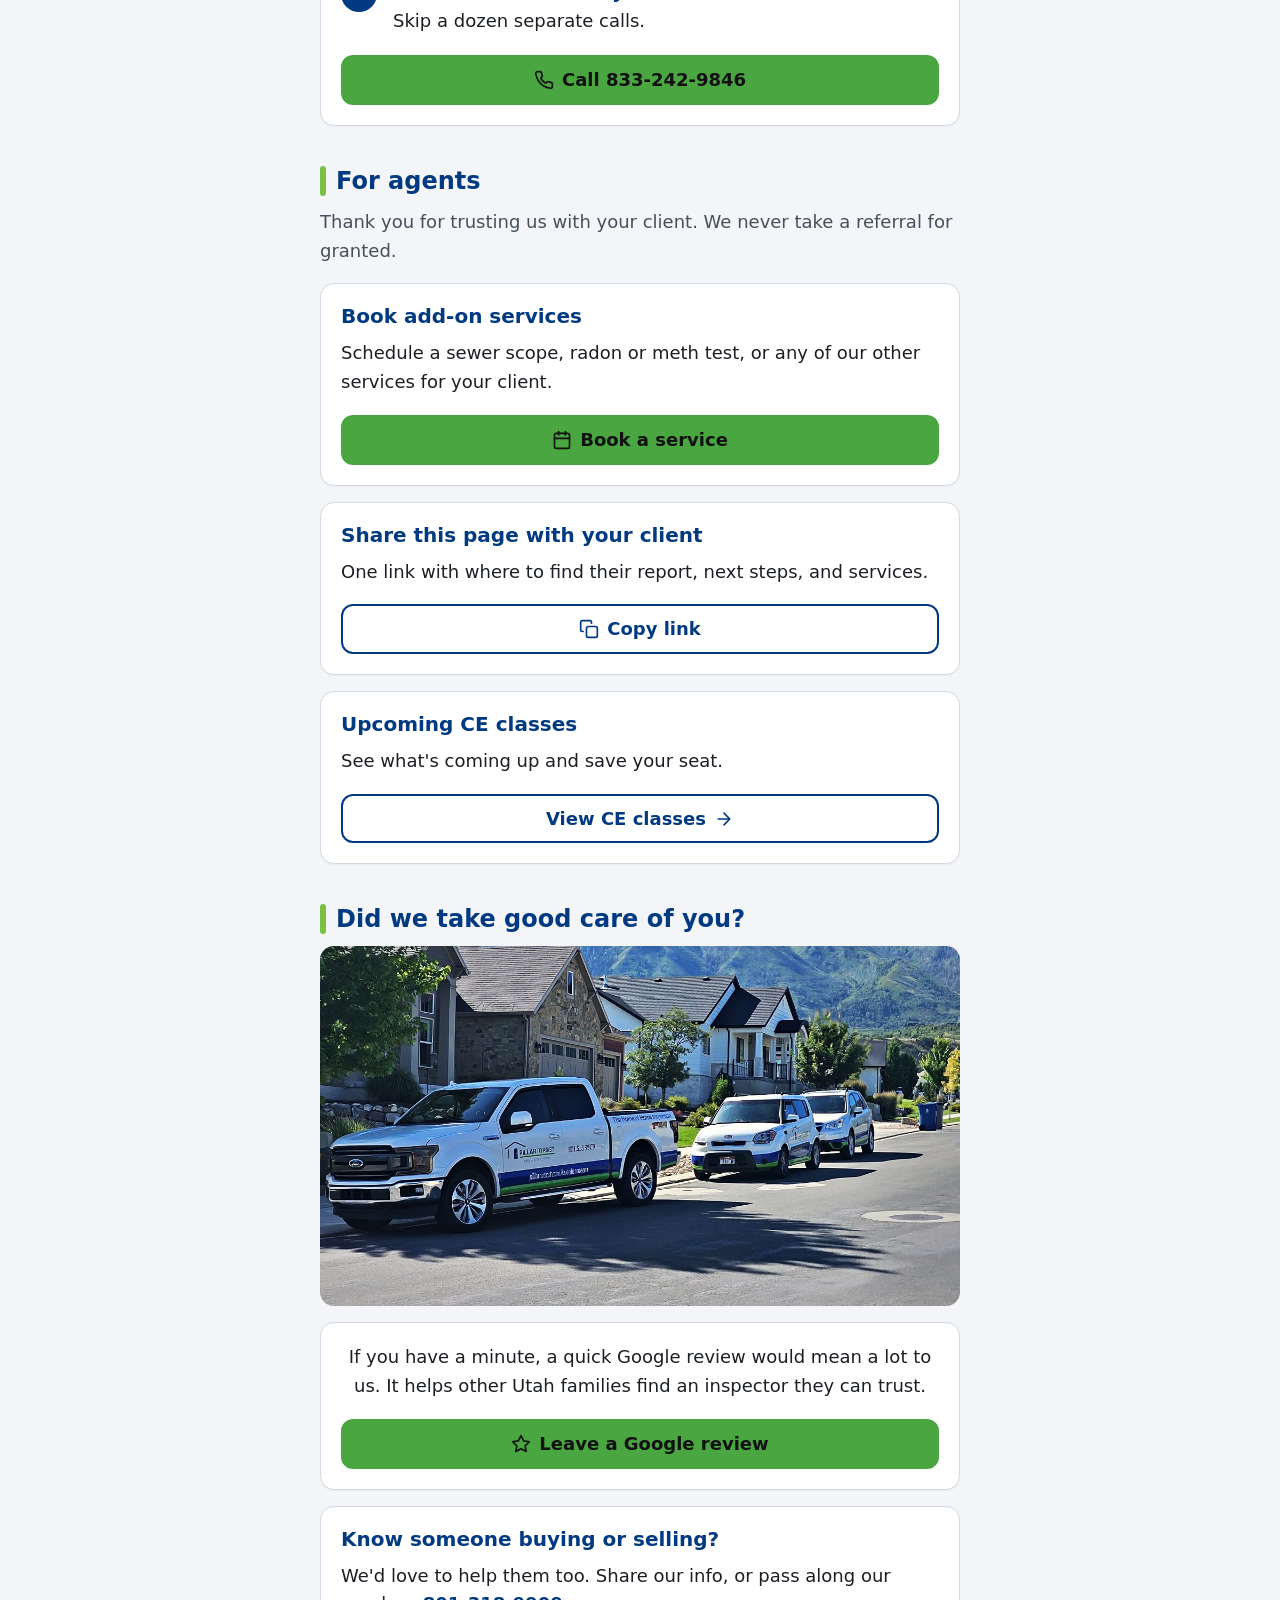
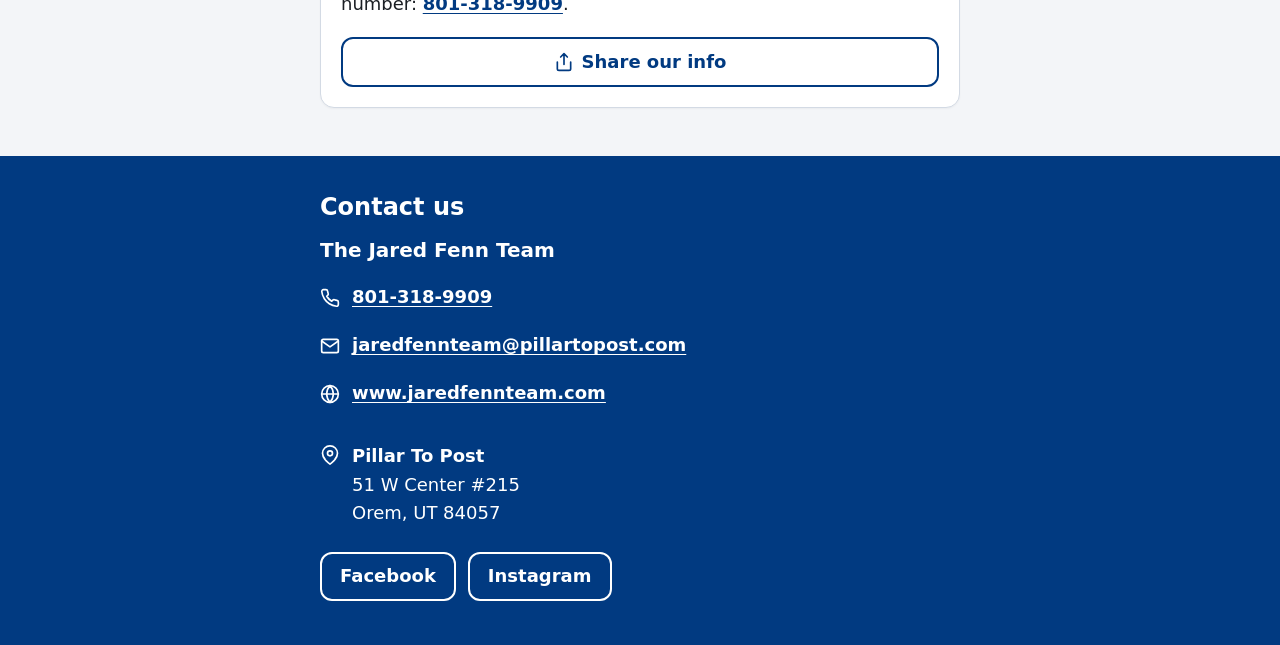
==== commit 56010142: "Move chat section to the top, under Jared's note Per Jared: lead with 'if you have questions, chat w" ====
--- a/index.html
+++ b/index.html
@@ -106,6 +106,9 @@
       padding: 1.25rem; box-shadow: 0 1px 2px rgba(0, 0, 0, 0.04);
     }
     .note > :last-child { margin-bottom: 0; }
+    .ask { margin-top: 1rem; border-top: 4px solid var(--brand-accent); }
+    .ask-title { font-size: 1.375rem; }
+    .bookmark-tip { margin: 1.25rem 0 0; color: var(--text-muted); }
     .note-from { display: flex; align-items: center; gap: 0.875rem; margin-bottom: 0.875rem; }
     .avatar {
       width: 4.5rem; height: 4.5rem; border-radius: 50%; object-fit: cover; flex: none;
@@ -318,8 +321,25 @@
             <p class="note-role">The Jared Fenn Team</p>
           </div>
         </div>
-        <p>Here's everything you need in one place. We help homeowners, not just homebuyers, so keep this link handy. We're here long after closing day.</p>
+        <p>We help homeowners, not just homebuyers, so we're here for you long after closing day.</p>
       </div>
+
+      <!-- Website chat assistant -->
+      <div class="card ask" id="ask">
+        <h2 class="ask-title">Questions? Just chat with us.</h2>
+        <div class="notice">
+          <span class="notice-icon"><svg class="icon" aria-hidden="true" focusable="false"><use href="#i-message"/></svg></span>
+          <div>
+            <p><strong>Today:</strong> simply tap the chat bubble in the corner.</p>
+            <p><strong>Anytime after:</strong> whenever a question comes up, even years from now, our team is just a chat away on our website.</p>
+          </div>
+        </div>
+        <a class="btn btn-primary btn-block" href="https://jaredfennteam.pillartopost.com/">
+          <svg class="icon" aria-hidden="true" focusable="false"><use href="#i-globe"/></svg>Visit our website
+        </a>
+      </div>
+
+      <p class="bookmark-tip">Everything else you need is below. <strong>Bookmark this page</strong> so it's easy to find.</p>
 
       <nav class="jump" aria-labelledby="jump-label">
         <p class="jump-label" id="jump-label">Jump to:</p>
@@ -498,23 +518,6 @@
         </ol>
         <a class="btn btn-primary btn-block" href="tel:+18332429846" aria-label="Call 833-242-9846 to reach PTPConnects">
           <svg class="icon" aria-hidden="true" focusable="false"><use href="#i-phone"/></svg>Call 833-242-9846
-        </a>
-      </div>
-    </section>
-
-    <!-- Website chat assistant -->
-    <section class="wrap section" id="ask" aria-labelledby="ask-title">
-      <h2 id="ask-title">We're here for all things home.</h2>
-      <div class="card">
-        <div class="notice">
-          <span class="notice-icon"><svg class="icon" aria-hidden="true" focusable="false"><use href="#i-message"/></svg></span>
-          <div>
-            <p><strong>Today:</strong> simply tap the chat bubble in the corner.</p>
-            <p><strong>Anytime after:</strong> whenever a question comes up, even years from now, our team is just a chat away on our website.</p>
-          </div>
-        </div>
-        <a class="btn btn-secondary btn-block" href="https://jaredfennteam.pillartopost.com/">
-          <svg class="icon" aria-hidden="true" focusable="false"><use href="#i-globe"/></svg>Visit our website
         </a>
       </div>
     </section>
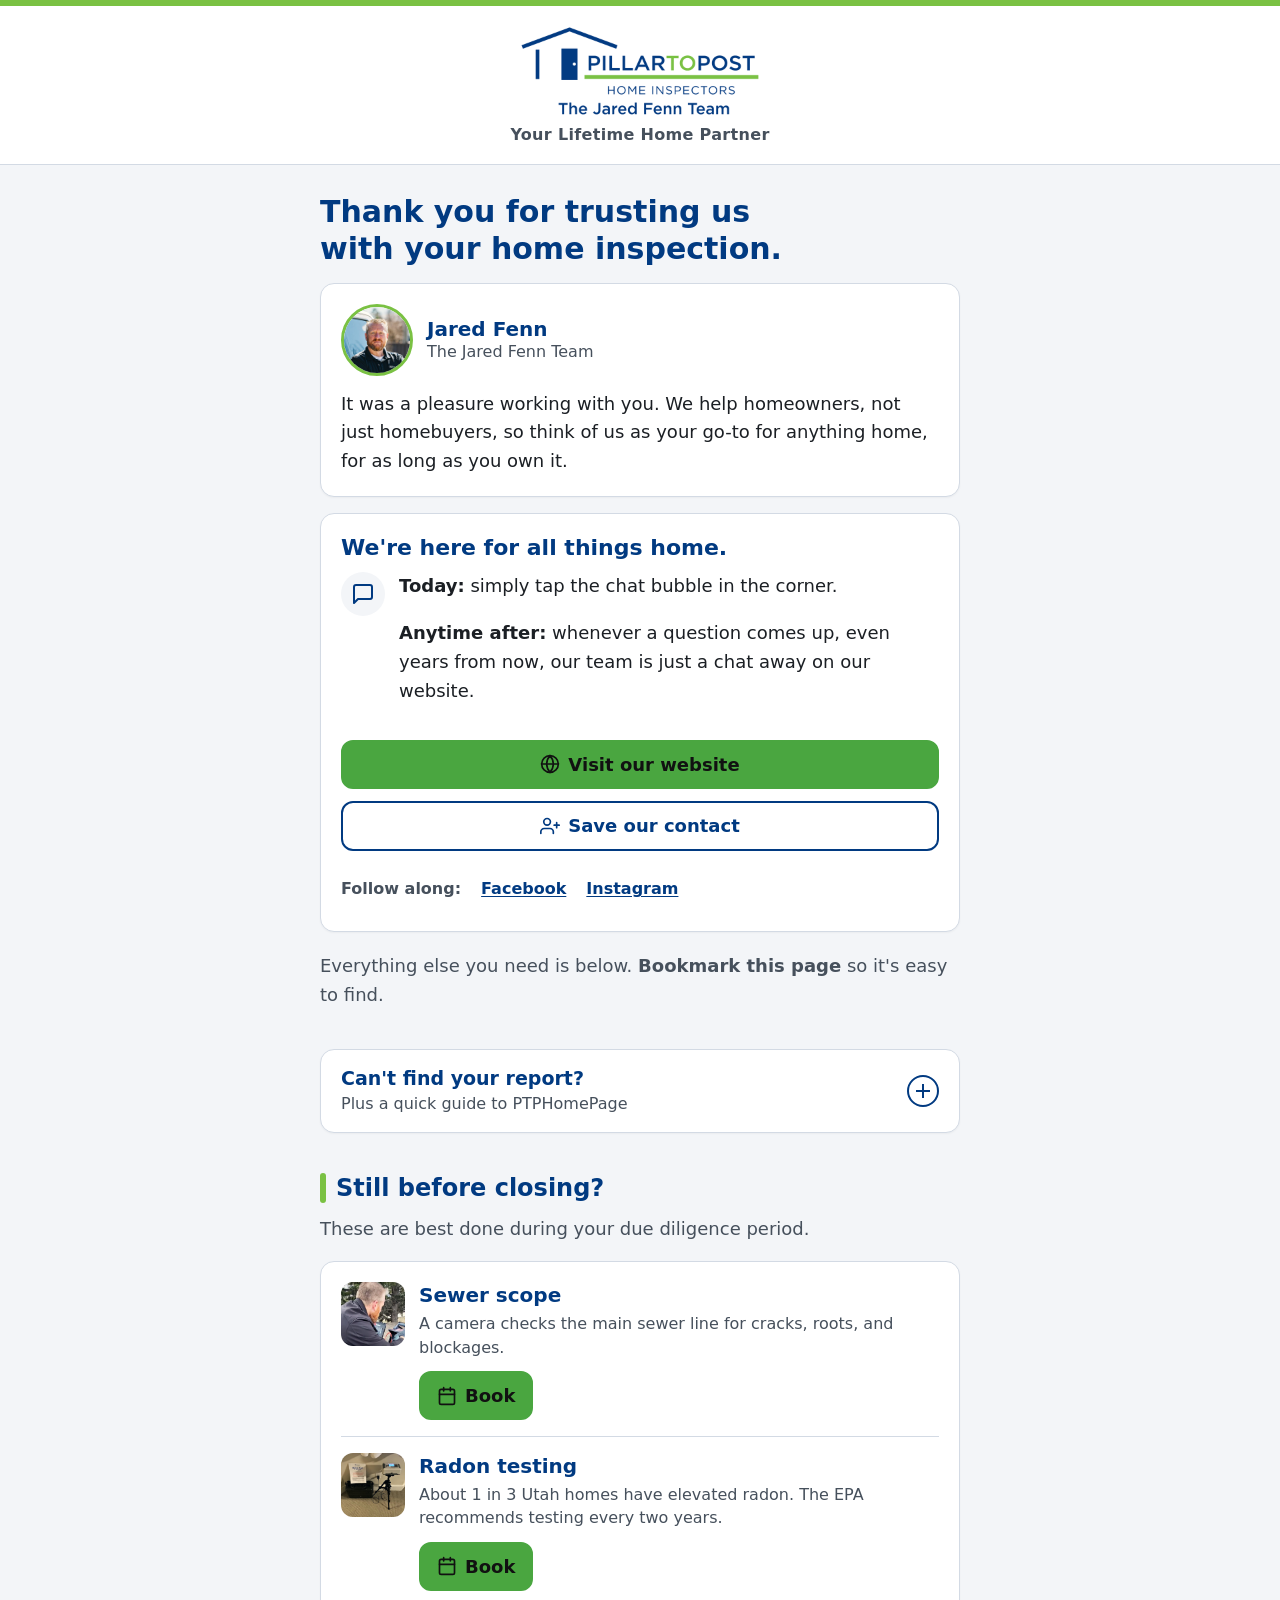
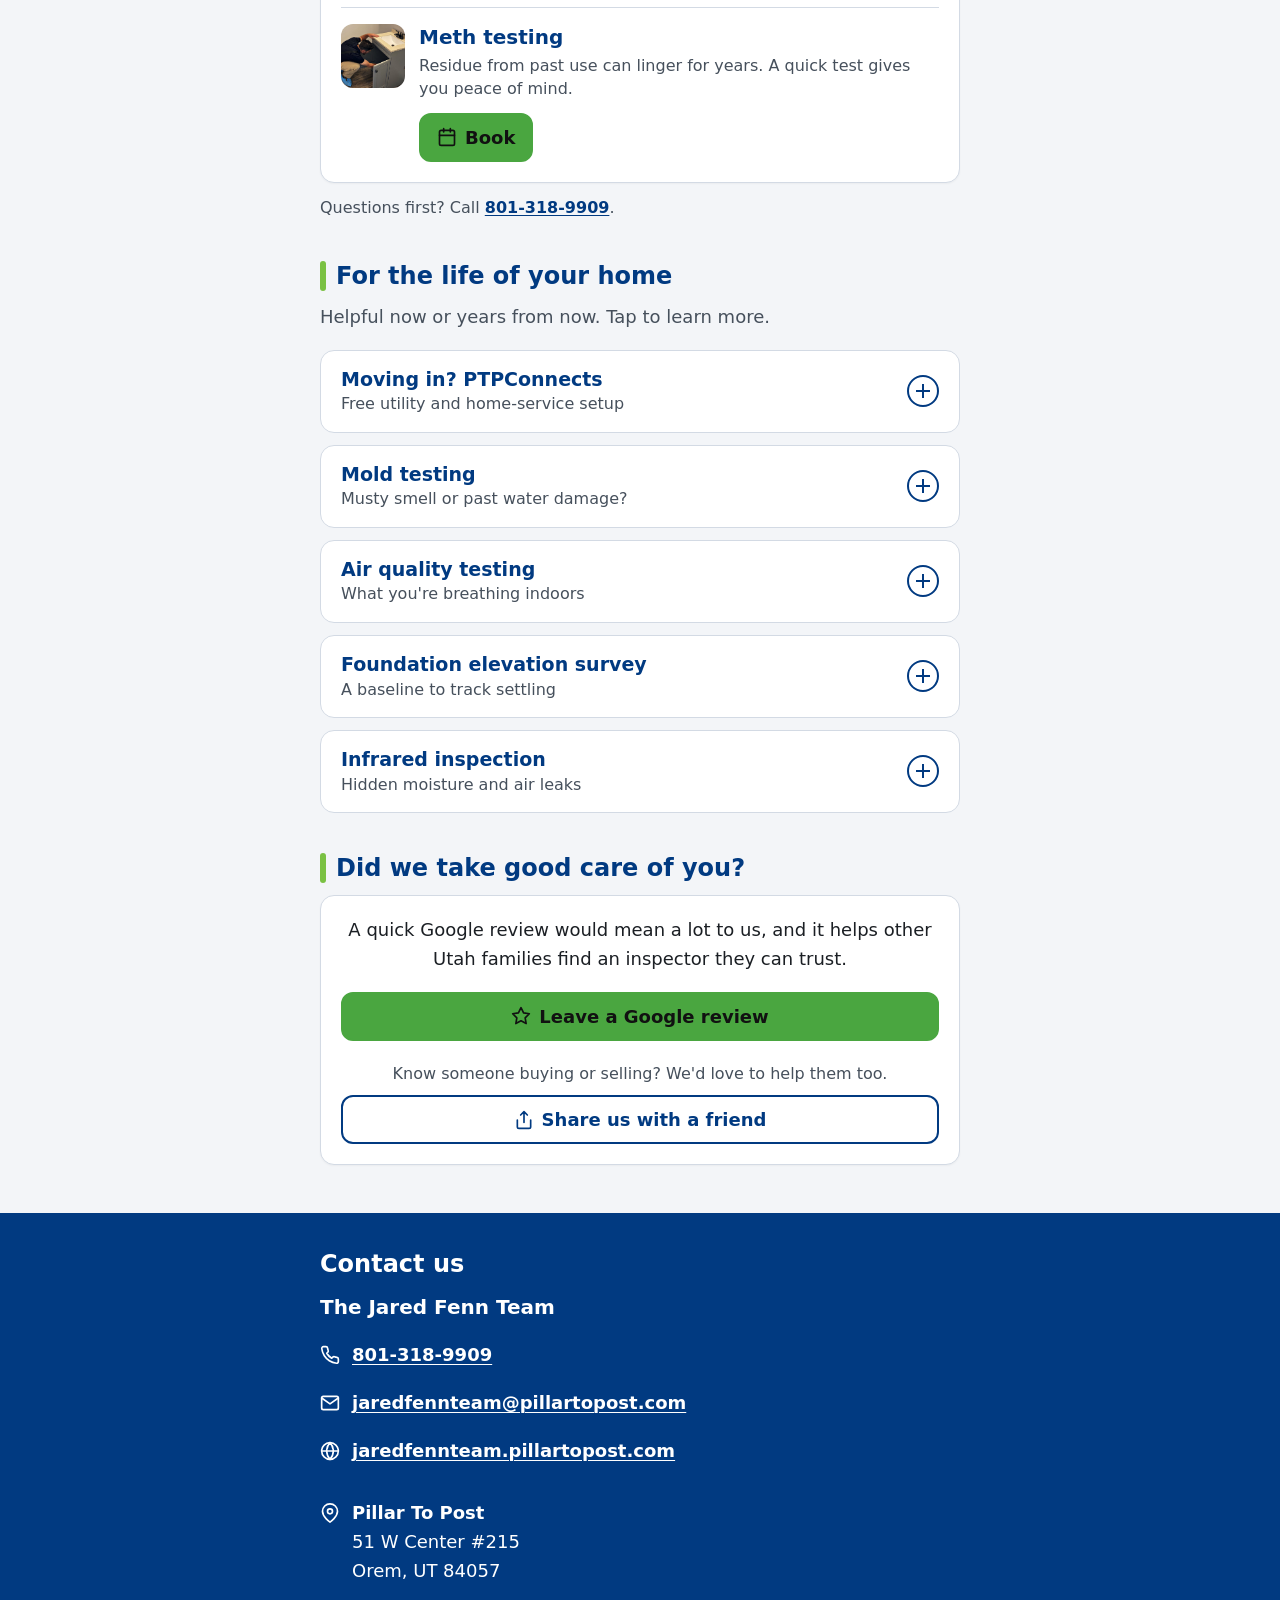
==== commit ad60e9a4: "Split into client and agent versions; shorter pages; tracking hooks Client page (thankyou.jaredfennt" ====
--- a/index.html
+++ b/index.html
@@ -24,267 +24,10 @@
   <meta name="twitter:description" content="Your report, next steps, and helpful services after your home inspection.">
   <meta name="twitter:image" content="https://thankyou.jaredfennteam.com/images/og-image.jpg">
 
-  <style>
-    :root {
-      /* ===== BRAND SETTINGS =====
-         Sampled from the Pillar To Post / Jared Fenn Team logo and website. */
-      --brand-primary: #013a81;    /* navy (logo): headings, links, outline buttons, footer */
-      --brand-accent: #7ac143;     /* green (logo): decorative stripes and bars only, no text on it */
-      --brand-cta: #4aa640;        /* green of the website's "Book Online Now" buttons: main action buttons */
-      --on-brand-primary: #ffffff; /* text on navy */
-      --on-brand-cta: #111111;     /* dark text on green buttons, as on the website */
-
-      --text: #1b1f24;
-      --text-muted: #46505c;
-      --bg: #f3f5f8;
-      --surface: #ffffff;
-      --border: #d3dae4;
-      --radius: 14px;
-      --gutter: 1rem;
-    }
-
-    *, *::before, *::after { box-sizing: border-box; }
-    [hidden] { display: none !important; }
-
-    html { -webkit-text-size-adjust: 100%; text-size-adjust: 100%; }
-    @media (prefers-reduced-motion: no-preference) {
-      html { scroll-behavior: smooth; }
-    }
-
-    body {
-      margin: 0;
-      background: var(--bg);
-      color: var(--text);
-      font-family: system-ui, -apple-system, "Segoe UI", Roboto, "Helvetica Neue", Arial, sans-serif;
-      font-size: 1.125rem; /* 18px */
-      line-height: 1.6;
-    }
-
-    img, svg, iframe { display: block; max-width: 100%; }
-    h1, h2, h3 { line-height: 1.25; margin: 0 0 0.5em; text-wrap: balance; color: var(--brand-primary); }
-    p { margin: 0 0 1em; }
-    ul, ol { margin: 0; padding: 0; }
-
-    a { color: var(--brand-primary); text-underline-offset: 0.15em; text-decoration-thickness: 0.08em; }
-    .tel { font-weight: 700; white-space: nowrap; }
-
-    :focus-visible { outline: 3px solid var(--text); outline-offset: 3px; }
-
-    .wrap { max-width: 42rem; margin: 0 auto; padding-left: var(--gutter); padding-right: var(--gutter); }
-
-    .skip-link {
-      position: absolute; left: 0.5rem; top: -4rem; z-index: 10;
-      background: var(--surface); color: var(--text); padding: 0.75rem 1rem;
-      border-radius: 0.5rem; font-weight: 700;
-    }
-    .skip-link:focus { top: 0.5rem; }
-
-    .icon {
-      width: 1.25rem; height: 1.25rem; flex: none;
-      fill: none; stroke: currentColor; stroke-width: 2;
-      stroke-linecap: round; stroke-linejoin: round;
-    }
-
-    /* ---------- Header ---------- */
-    .site-header {
-      background: var(--surface);
-      border-top: 6px solid var(--brand-accent);
-      border-bottom: 1px solid var(--border);
-    }
-    .brand {
-      display: flex; flex-direction: column; align-items: center; gap: 0.375rem;
-      padding-top: 1.25rem; padding-bottom: 1rem; text-align: center;
-    }
-    .logo { width: 15rem; max-width: 80%; height: auto; }
-    .tagline { margin: 0; font-size: 1rem; font-weight: 600; letter-spacing: 0.02em; color: var(--text-muted); }
-
-    /* ---------- Intro ---------- */
-    .intro { padding-top: 1.75rem; }
-    .intro h1 { font-size: 1.875rem; }
-    .note {
-      background: var(--surface); border: 1px solid var(--border); border-radius: var(--radius);
-      padding: 1.25rem; box-shadow: 0 1px 2px rgba(0, 0, 0, 0.04);
-    }
-    .note > :last-child { margin-bottom: 0; }
-    .ask { margin-top: 1rem; border-top: 4px solid var(--brand-accent); }
-    .ask-title { font-size: 1.375rem; }
-    .bookmark-tip { margin: 1.25rem 0 0; color: var(--text-muted); }
-    .note-from { display: flex; align-items: center; gap: 0.875rem; margin-bottom: 0.875rem; }
-    .avatar {
-      width: 4.5rem; height: 4.5rem; border-radius: 50%; object-fit: cover; flex: none;
-      border: 3px solid var(--brand-accent);
-    }
-    .note-name { margin: 0; font-size: 1.25rem; font-weight: 800; color: var(--brand-primary); line-height: 1.2; }
-    .note-role { margin: 0; font-size: 1rem; color: var(--text-muted); line-height: 1.35; }
-
-    .jump { margin-top: 1.5rem; }
-    .jump-label { margin: 0 0 0.5rem; font-size: 1rem; font-weight: 700; color: var(--text-muted); }
-    .jump ul { list-style: none; display: grid; grid-template-columns: 1fr 1fr; gap: 0.625rem; }
-    .jump a {
-      display: flex; align-items: center; min-height: 3rem; padding: 0.5rem 0.875rem;
-      background: var(--surface); border: 1px solid var(--border); border-radius: 0.75rem;
-      color: var(--text); font-weight: 600; text-decoration: none; line-height: 1.25;
-    }
-
-    /* ---------- Sections ---------- */
-    .section { padding-top: 2.5rem; }
-    [id] { scroll-margin-top: 1rem; }
-    .section > h2 { display: flex; gap: 0.625rem; font-size: 1.5rem; }
-    .section > h2::before {
-      content: ""; flex: none; width: 0.375rem;
-      background: var(--brand-accent); border-radius: 99px;
-    }
-    .lead { color: var(--text-muted); }
-
-    .card {
-      background: var(--surface);
-      border: 1px solid var(--border);
-      border-radius: var(--radius);
-      padding: 1.25rem;
-      box-shadow: 0 1px 2px rgba(0, 0, 0, 0.04);
-    }
-    .card + .card, .card-list > li + li { margin-top: 1rem; }
-    .card h3 { font-size: 1.25rem; }
-    .card > :last-child { margin-bottom: 0; }
-    .card-list { list-style: none; }
-
-    .subhead { margin-top: 2rem; font-size: 1.25rem; }
-
-    .card-photo {
-      width: calc(100% + 2.5rem); max-width: none; height: auto; aspect-ratio: 16 / 10; object-fit: cover;
-      margin: -1.25rem -1.25rem 1rem; border-radius: var(--radius) var(--radius) 0 0;
-    }
-    .section-photo {
-      width: 100%; height: auto; aspect-ratio: 16 / 9; object-fit: cover;
-      border-radius: var(--radius); margin-bottom: 1rem;
-    }
-
-    /* ---------- Buttons ---------- */
-    .btn {
-      display: inline-flex; align-items: center; justify-content: center; gap: 0.5rem;
-      min-height: 3rem; padding: 0.75rem 1rem;
-      border: 2px solid var(--brand-primary); border-radius: 0.75rem;
-      font: inherit; font-weight: 700; line-height: 1.2; text-align: center; text-decoration: none;
-      cursor: pointer;
-    }
-    .btn-primary { background: var(--brand-cta); border-color: var(--brand-cta); color: var(--on-brand-cta); }
-    .btn-secondary { background: var(--surface); color: var(--brand-primary); }
-    @media (hover: hover) {
-      .btn-primary:hover { box-shadow: inset 0 0 0 999px rgba(255, 255, 255, 0.18); }
-      .btn-secondary:hover, .jump a:hover { background: var(--bg); }
-    }
-    .btn-block { display: flex; width: 100%; }
-    .btn-pair { display: flex; gap: 0.75rem; }
-    .btn-pair > .btn { flex: 1 1 0; }
-    .card .btn-pair, .card .btn-block { margin-top: 1rem; }
-
-    .status { margin: 0.75rem 0 0; font-weight: 600; }
-    .status:empty { margin: 0; }
-
-    /* ---------- Report ---------- */
-    .notice { display: flex; gap: 0.875rem; }
-    .notice-icon {
-      flex: none; width: 2.75rem; height: 2.75rem; border-radius: 50%;
-      display: grid; place-items: center;
-      background: var(--bg); color: var(--brand-primary);
-    }
-    .notice-icon .icon { width: 1.5rem; height: 1.5rem; }
-
-    .video {
-      position: relative; aspect-ratio: 16 / 9; margin-bottom: 0.75rem;
-      border-radius: var(--radius); overflow: hidden; background: var(--brand-primary);
-    }
-    @supports not (aspect-ratio: 1) {
-      .video { height: 0; padding-top: 56.25%; }
-    }
-    .video iframe, .video-facade { position: absolute; inset: 0; width: 100%; height: 100%; border: 0; }
-    .video-facade {
-      display: flex; flex-direction: column; align-items: center; justify-content: center; gap: 0.75rem;
-      padding: 1rem; text-align: center; text-decoration: none; font-weight: 700; color: #fff;
-      background: linear-gradient(135deg, var(--brand-primary), #00244f);
-    }
-    .play-btn {
-      width: 4.5rem; height: 4.5rem; border-radius: 50%;
-      display: grid; place-items: center;
-      background: #fff; color: var(--brand-primary);
-      box-shadow: 0 4px 16px rgba(0, 0, 0, 0.3);
-    }
-    .play-btn .icon { width: 2rem; height: 2rem; margin-left: 0.25rem; fill: currentColor; stroke: none; }
-    .video-alt { font-size: 1rem; }
-
-    /* ---------- Collapsible services ---------- */
-    .service-list details {
-      background: var(--surface);
-      border: 1px solid var(--border);
-      border-radius: var(--radius);
-    }
-    .service-list details + details { margin-top: 0.75rem; }
-    .service-list summary {
-      display: flex; align-items: center; gap: 1rem;
-      min-height: 3.5rem; padding: 1rem 1.25rem;
-      cursor: pointer; list-style: none;
-    }
-    .service-list summary::-webkit-details-marker { display: none; }
-    .service-list summary::after {
-      content: ""; flex: none; width: 2rem; height: 2rem; border-radius: 50%;
-      border: 2px solid var(--brand-primary);
-      background:
-        linear-gradient(var(--brand-primary), var(--brand-primary)) center / 0.875rem 2px no-repeat,
-        linear-gradient(var(--brand-primary), var(--brand-primary)) center / 2px 0.875rem no-repeat;
-    }
-    .service-list details[open] > summary::after {
-      background: linear-gradient(var(--brand-primary), var(--brand-primary)) center / 0.875rem 2px no-repeat;
-    }
-    .summary-text { flex: 1; }
-    .summary-title { display: block; font-size: 1.1875rem; font-weight: 700; line-height: 1.3; color: var(--brand-primary); }
-    .summary-hint { display: block; font-size: 1rem; color: var(--text-muted); line-height: 1.4; margin-top: 0.125rem; }
-    .details-body { padding: 0 1.25rem 1.25rem; }
-    .details-body .btn { margin-top: 0.25rem; }
-
-    /* ---------- PTPConnects steps ---------- */
-    .steps { list-style: none; counter-reset: step; margin: 0.5rem 0 1.25rem; }
-    .steps li { counter-increment: step; position: relative; padding-left: 3.25rem; min-height: 2.5rem; }
-    .steps li + li { margin-top: 1rem; }
-    .steps li::before {
-      content: counter(step);
-      position: absolute; left: 0; top: 0;
-      width: 2.25rem; height: 2.25rem; border-radius: 50%;
-      display: grid; place-items: center;
-      background: var(--brand-primary); color: var(--on-brand-primary); font-weight: 800;
-    }
-    .steps strong { display: block; font-size: 1.1875rem; color: var(--brand-primary); }
-
-    /* ---------- Review ---------- */
-    .review-card { text-align: center; }
-    .review-card .btn-block { margin-top: 0; }
-
-    /* ---------- Footer ---------- */
-    .site-footer {
-      margin-top: 3rem; padding: 2.25rem 0 2.75rem;
-      background: var(--brand-primary); color: var(--on-brand-primary);
-    }
-    .site-footer h2 { font-size: 1.5rem; color: inherit; }
-    .site-footer a { color: inherit; }
-    .site-footer :focus-visible { outline-color: var(--on-brand-primary); }
-    .site-footer address { font-style: normal; }
-    .footer-name { margin: 0 0 0.5rem; font-size: 1.25rem; font-weight: 800; }
-    .contact-list { list-style: none; margin-bottom: 1.5rem; }
-    .contact-list a {
-      display: flex; align-items: center; gap: 0.75rem; min-height: 3rem;
-      font-weight: 600; overflow-wrap: anywhere;
-    }
-    .office { display: flex; gap: 0.75rem; margin-bottom: 1.5rem; }
-    .office .icon { margin-top: 0.2rem; }
-    .office p { margin: 0; }
-    .social { list-style: none; display: flex; flex-wrap: wrap; gap: 0.75rem; }
-    .social a {
-      display: inline-flex; align-items: center; min-height: 3rem; padding: 0.5rem 1.125rem;
-      border: 2px solid currentColor; border-radius: 0.75rem;
-      font-weight: 700; text-decoration: none;
-    }
-  </style>
+  <link rel="stylesheet" href="assets/site.css">
+  <!-- GOOGLE ANALYTICS: paste the snippet here (see README) -->
 </head>
-<body>
+<body data-page="client">
   <a class="skip-link" href="#main">Skip to main content</a>
 
   <!-- Icon set (used throughout the page via <use>) -->
@@ -295,11 +38,11 @@
     <symbol id="i-mail" viewBox="0 0 24 24"><rect x="2" y="4" width="20" height="16" rx="2"/><path d="m22 6-10 7L2 6"/></symbol>
     <symbol id="i-globe" viewBox="0 0 24 24"><circle cx="12" cy="12" r="10"/><path d="M2 12h20M12 2a15.3 15.3 0 0 1 4 10 15.3 15.3 0 0 1-4 10 15.3 15.3 0 0 1-4-10 15.3 15.3 0 0 1 4-10z"/></symbol>
     <symbol id="i-pin" viewBox="0 0 24 24"><path d="M21 10c0 7-9 13-9 13s-9-6-9-13a9 9 0 0 1 18 0z"/><circle cx="12" cy="10" r="3"/></symbol>
-    <symbol id="i-copy" viewBox="0 0 24 24"><rect x="9" y="9" width="13" height="13" rx="2"/><path d="M5 15H4a2 2 0 0 1-2-2V4a2 2 0 0 1 2-2h9a2 2 0 0 1 2 2v1"/></symbol>
     <symbol id="i-share" viewBox="0 0 24 24"><path d="M4 12v8a2 2 0 0 0 2 2h12a2 2 0 0 0 2-2v-8M16 6l-4-4-4 4M12 2v13"/></symbol>
     <symbol id="i-star" viewBox="0 0 24 24"><path d="m12 2 3.09 6.26L22 9.27l-5 4.87 1.18 6.88L12 17.77l-6.18 3.25L7 14.14 2 9.27l6.91-1.01L12 2z"/></symbol>
     <symbol id="i-arrow" viewBox="0 0 24 24"><path d="M5 12h14M12 5l7 7-7 7"/></symbol>
     <symbol id="i-play" viewBox="0 0 24 24"><path d="M6 3.5v17a1 1 0 0 0 1.5.86l14-8.5a1 1 0 0 0 0-1.72l-14-8.5A1 1 0 0 0 6 3.5z"/></symbol>
+    <symbol id="i-user-plus" viewBox="0 0 24 24"><path d="M16 21v-2a4 4 0 0 0-4-4H5a4 4 0 0 0-4 4v2"/><circle cx="8.5" cy="7" r="4"/><path d="M20 8v6M23 11h-6"/></symbol>
   </svg>
 
   <header class="site-header">
@@ -310,9 +53,9 @@
   </header>
 
   <main id="main">
-    <!-- 1. Greeting -->
+    <!-- 1. Thank you -->
     <section class="wrap intro" aria-labelledby="greeting">
-      <h1 id="greeting">Thanks for trusting us with your home inspection.</h1>
+      <h1 id="greeting">Thank you for trusting us with your home inspection.</h1>
       <div class="note">
         <div class="note-from">
           <img class="avatar" src="images/jared.jpg" width="320" height="320" alt="Jared Fenn">
@@ -321,12 +64,12 @@
             <p class="note-role">The Jared Fenn Team</p>
           </div>
         </div>
-        <p>We help homeowners, not just homebuyers, so we're here for you long after closing day.</p>
-      </div>
-
-      <!-- Website chat assistant -->
+        <p>It was a pleasure working with you. We help homeowners, not just homebuyers, so think of us as your go-to for anything home, for as long as you own it.</p>
+      </div>
+
+      <!-- 2. Stay connected -->
       <div class="card ask" id="ask">
-        <h2 class="ask-title">Questions? Just chat with us.</h2>
+        <h2 class="ask-title">We're here for all things home.</h2>
         <div class="notice">
           <span class="notice-icon"><svg class="icon" aria-hidden="true" focusable="false"><use href="#i-message"/></svg></span>
           <div>
@@ -334,116 +77,111 @@
             <p><strong>Anytime after:</strong> whenever a question comes up, even years from now, our team is just a chat away on our website.</p>
           </div>
         </div>
-        <a class="btn btn-primary btn-block" href="https://jaredfennteam.pillartopost.com/">
-          <svg class="icon" aria-hidden="true" focusable="false"><use href="#i-globe"/></svg>Visit our website
-        </a>
+        <div class="connect-actions">
+          <a class="btn btn-primary" href="https://jaredfennteam.pillartopost.com/?utm_source=thankyou-page&amp;utm_medium=sms&amp;utm_campaign=client" data-track="visit_website">
+            <svg class="icon" aria-hidden="true" focusable="false"><use href="#i-globe"/></svg>Visit our website
+          </a>
+          <a class="btn btn-secondary" href="jared-fenn-team.vcf" download="Jared Fenn Team.vcf" data-track="save_contact">
+            <svg class="icon" aria-hidden="true" focusable="false"><use href="#i-user-plus"/></svg>Save our contact
+          </a>
+        </div>
+        <p class="follow">
+          <span class="follow-label">Follow along:</span>
+          <a href="https://www.facebook.com/jaredfennteam" data-track="facebook">Facebook</a>
+          <a href="https://www.instagram.com/jaredfenn.ptp" data-track="instagram">Instagram</a>
+        </p>
       </div>
 
       <p class="bookmark-tip">Everything else you need is below. <strong>Bookmark this page</strong> so it's easy to find.</p>
-
-      <nav class="jump" aria-labelledby="jump-label">
-        <p class="jump-label" id="jump-label">Jump to:</p>
-        <ul role="list">
-          <li><a href="#report">Your report</a></li>
-          <li><a href="#before-closing">Before closing</a></li>
-          <li><a href="#services">More services</a></li>
-          <li><a href="#moving-in">Moving in</a></li>
-          <li><a href="#agents">For agents</a></li>
-          <li><a href="#contact">Contact us</a></li>
-        </ul>
-      </nav>
-    </section>
-
-    <!-- 2. Your report -->
-    <section class="wrap section" id="report" aria-labelledby="report-title">
-      <h2 id="report-title">Your report</h2>
-      <div class="card">
-        <div class="notice">
-          <span class="notice-icon"><svg class="icon" aria-hidden="true" focusable="false"><use href="#i-mail"/></svg></span>
-          <div>
-            <p><strong>It's in your email</strong> from Pillar To Post. Not there? Check your spam folder.</p>
-            <p>Still can't find it? Reach out: <a class="tel" href="tel:+18013189909">801-318-9909</a>.</p>
-          </div>
-        </div>
-        <div class="btn-pair">
-          <a class="btn btn-primary" href="sms:+18013189909?&amp;body=Hi!%20I%20can%27t%20find%20my%20inspection%20report%20email." aria-label="Text us at 801-318-9909">
-            <svg class="icon" aria-hidden="true" focusable="false"><use href="#i-message"/></svg>Text us
-          </a>
-          <a class="btn btn-secondary" href="tel:+18013189909" aria-label="Call us at 801-318-9909">
-            <svg class="icon" aria-hidden="true" focusable="false"><use href="#i-phone"/></svg>Call us
-          </a>
-        </div>
-      </div>
-
-      <h3 class="subhead">Getting around PTPHomePage</h3>
-      <p>Watch the short intro, or open the step-by-step guide.</p>
-      <div class="video">
-        <!-- Tapping loads the Vimeo player. Without JavaScript, this opens the video on Vimeo. -->
-        <a class="video-facade" href="https://vimeo.com/1052152309" data-vimeo-id="1052152309" data-title="PTPHomePage intro video">
-          <span class="play-btn"><svg class="icon" aria-hidden="true" focusable="false"><use href="#i-play"/></svg></span>
-          <span>Play the PTPHomePage intro video</span>
-        </a>
-      </div>
-      <p class="video-alt">Trouble playing it? <a href="https://vimeo.com/1052152309">Watch it on Vimeo</a>.</p>
-      <a class="btn btn-secondary btn-block" href="files/PTPHomePage-Step-by-Step-Guide.pdf">
-        Open the step-by-step guide (PDF)<svg class="icon" aria-hidden="true" focusable="false"><use href="#i-arrow"/></svg>
-      </a>
-    </section>
-
-    <!-- 3. Due diligence tests -->
+    </section>
+
+    <!-- 3. Report help (collapsed) -->
+    <section class="wrap section" id="report" aria-label="Your report">
+      <details class="card fold">
+        <summary>
+          <span class="summary-text">
+            <span class="summary-title">Can't find your report?</span>
+            <span class="summary-hint">Plus a quick guide to PTPHomePage</span>
+          </span>
+        </summary>
+        <div class="fold-body">
+          <p>It was emailed to you from Pillar To Post. Check your spam folder, or reach out: <a class="tel" href="tel:+18013189909">801-318-9909</a>.</p>
+          <div class="btn-pair">
+            <a class="btn btn-primary" href="sms:+18013189909?&amp;body=Hi!%20I%20can%27t%20find%20my%20inspection%20report%20email." aria-label="Text us at 801-318-9909" data-track="report_text">
+              <svg class="icon" aria-hidden="true" focusable="false"><use href="#i-message"/></svg>Text us
+            </a>
+            <a class="btn btn-secondary" href="tel:+18013189909" aria-label="Call us at 801-318-9909" data-track="report_call">
+              <svg class="icon" aria-hidden="true" focusable="false"><use href="#i-phone"/></svg>Call us
+            </a>
+          </div>
+          <div class="video">
+            <!-- Tapping loads the Vimeo player. Without JavaScript, this opens the video on Vimeo. -->
+            <a class="video-facade" href="https://vimeo.com/1052152309" data-vimeo-id="1052152309" data-title="PTPHomePage intro video" data-track="video_play">
+              <span class="play-btn"><svg class="icon" aria-hidden="true" focusable="false"><use href="#i-play"/></svg></span>
+              <span>Watch the PTPHomePage intro</span>
+            </a>
+          </div>
+          <a class="btn btn-secondary btn-block" href="files/PTPHomePage-Step-by-Step-Guide.pdf" data-track="guide_pdf">
+            Step-by-step guide (PDF)<svg class="icon" aria-hidden="true" focusable="false"><use href="#i-arrow"/></svg>
+          </a>
+        </div>
+      </details>
+    </section>
+
+    <!-- 4. Before closing -->
     <section class="wrap section" id="before-closing" aria-labelledby="before-closing-title">
-      <h2 id="before-closing-title">Still in your due diligence period?</h2>
-      <p class="lead">These are best done before closing.</p>
-
-      <article class="card" aria-labelledby="sewer-title">
-        <img class="card-photo" src="images/sewer-scope.jpg" width="1200" height="751" loading="lazy" alt="Jared running a sewer scope camera through a roof vent">
-        <h3 id="sewer-title">Sewer scope</h3>
-        <p>A camera checks the main sewer line for cracks, blockages, and tree roots: problems you can't see from inside the home.</p>
-        <div class="btn-pair">
-          <a class="btn btn-primary" href="https://jaredfennteam.pillartopost.com/fbo-booking/" aria-label="Book a sewer scope online">
+      <h2 id="before-closing-title">Still before closing?</h2>
+      <p class="lead">These are best done during your due diligence period.</p>
+      <ul class="card rows" role="list">
+        <li class="row">
+          <img class="row-thumb" src="images/sewer-scope.jpg" width="1200" height="751" loading="lazy" alt="">
+          <h3 class="row-title">Sewer scope</h3>
+          <p class="row-text">A camera checks the main sewer line for cracks, roots, and blockages.</p>
+          <a class="btn btn-primary" href="https://jaredfennteam.pillartopost.com/fbo-booking/?utm_source=thankyou-page&amp;utm_medium=sms&amp;utm_campaign=client" aria-label="Book a sewer scope" data-track="book_sewer">
             <svg class="icon" aria-hidden="true" focusable="false"><use href="#i-calendar"/></svg>Book
           </a>
-          <a class="btn btn-secondary" href="tel:+18013189909" aria-label="Call 801-318-9909 about a sewer scope">
-            <svg class="icon" aria-hidden="true" focusable="false"><use href="#i-phone"/></svg>Call
-          </a>
-        </div>
-      </article>
-
-      <article class="card" aria-labelledby="radon-title">
-        <img class="card-photo" src="images/radon-test.jpg" width="1200" height="750" loading="lazy" alt="A radon monitor on a tripod next to a Radon Test In Progress sign">
-        <h3 id="radon-title">Radon testing</h3>
-        <p>About 1 in 3 Utah homes have elevated radon. You can't see or smell it, so testing is the only way to know. The EPA recommends testing every two years.</p>
-        <div class="btn-pair">
-          <a class="btn btn-primary" href="https://jaredfennteam.pillartopost.com/fbo-booking/" aria-label="Book radon testing online">
+        </li>
+        <li class="row">
+          <img class="row-thumb" src="images/radon-test.jpg" width="1200" height="750" loading="lazy" alt="">
+          <h3 class="row-title">Radon testing</h3>
+          <p class="row-text">About 1 in 3 Utah homes have elevated radon. The EPA recommends testing every two years.</p>
+          <a class="btn btn-primary" href="https://jaredfennteam.pillartopost.com/fbo-booking/?utm_source=thankyou-page&amp;utm_medium=sms&amp;utm_campaign=client" aria-label="Book radon testing" data-track="book_radon">
             <svg class="icon" aria-hidden="true" focusable="false"><use href="#i-calendar"/></svg>Book
           </a>
-          <a class="btn btn-secondary" href="tel:+18013189909" aria-label="Call 801-318-9909 about radon testing">
-            <svg class="icon" aria-hidden="true" focusable="false"><use href="#i-phone"/></svg>Call
-          </a>
-        </div>
-      </article>
-
-      <article class="card" aria-labelledby="meth-title">
-        <img class="card-photo" src="images/meth-test.jpg" width="1200" height="750" loading="lazy" alt="An inspector checking under a bathroom vanity">
-        <h3 id="meth-title">Meth testing</h3>
-        <p>In Utah, contamination often comes from use or smoking, not manufacturing, and residue can linger for years. A quick test gives you peace of mind.</p>
-        <div class="btn-pair">
-          <a class="btn btn-primary" href="https://jaredfennteam.pillartopost.com/fbo-booking/" aria-label="Book meth testing online">
+        </li>
+        <li class="row">
+          <img class="row-thumb" src="images/meth-test.jpg" width="1200" height="750" loading="lazy" alt="">
+          <h3 class="row-title">Meth testing</h3>
+          <p class="row-text">Residue from past use can linger for years. A quick test gives you peace of mind.</p>
+          <a class="btn btn-primary" href="https://jaredfennteam.pillartopost.com/fbo-booking/?utm_source=thankyou-page&amp;utm_medium=sms&amp;utm_campaign=client" aria-label="Book meth testing" data-track="book_meth">
             <svg class="icon" aria-hidden="true" focusable="false"><use href="#i-calendar"/></svg>Book
           </a>
-          <a class="btn btn-secondary" href="tel:+18013189909" aria-label="Call 801-318-9909 about meth testing">
-            <svg class="icon" aria-hidden="true" focusable="false"><use href="#i-phone"/></svg>Call
-          </a>
-        </div>
-      </article>
-    </section>
-
-    <!-- 4. More services (collapsible) -->
+        </li>
+      </ul>
+      <p class="rows-foot">Questions first? Call <a class="tel" href="tel:+18013189909" data-track="services_call">801-318-9909</a>.</p>
+    </section>
+
+    <!-- 5. For the life of your home -->
     <section class="wrap section" id="services" aria-labelledby="services-title">
-      <h2 id="services-title">More services for your home</h2>
-      <p class="lead">Tap a service to learn more.</p>
+      <h2 id="services-title">For the life of your home</h2>
+      <p class="lead">Helpful now or years from now. Tap to learn more.</p>
 
       <div class="service-list">
+        <details>
+          <summary>
+            <span class="summary-text">
+              <span class="summary-title">Moving in? PTPConnects</span>
+              <span class="summary-hint">Free utility and home-service setup</span>
+            </span>
+          </summary>
+          <div class="details-body">
+            <p>One call and a concierge sets up your utilities and home services, compares providers for you, and saves you a dozen separate calls.</p>
+            <a class="btn btn-primary btn-block" href="tel:+18332429846" aria-label="Call 833-242-9846 to reach PTPConnects" data-track="ptpconnects_call">
+              <svg class="icon" aria-hidden="true" focusable="false"><use href="#i-phone"/></svg>Call 833-242-9846
+            </a>
+          </div>
+        </details>
+
         <details>
           <summary>
             <span class="summary-text">
@@ -452,8 +190,8 @@
             </span>
           </summary>
           <div class="details-body">
-            <p>Mold testing checks whether mold levels inside the home are higher than normal. It's worth considering if you notice a musty smell, see signs of past water damage, or someone in the home has allergies or asthma.</p>
-            <a class="btn btn-primary btn-block" href="https://jaredfennteam.pillartopost.com/fbo-booking/">
+            <p>Checks whether mold levels inside the home are higher than normal. Worth considering if you notice a musty smell, signs of past water damage, or allergies in the home.</p>
+            <a class="btn btn-primary btn-block" href="https://jaredfennteam.pillartopost.com/fbo-booking/?utm_source=thankyou-page&amp;utm_medium=sms&amp;utm_campaign=client" data-track="book_mold">
               <svg class="icon" aria-hidden="true" focusable="false"><use href="#i-calendar"/></svg>Book mold testing
             </a>
           </div>
@@ -467,8 +205,8 @@
             </span>
           </summary>
           <div class="details-body">
-            <p>We test the air inside your home for mold spores, VOCs (chemicals given off by things like paint, flooring, and furniture), formaldehyde, and common allergens. It's especially helpful for anyone with allergies, asthma, or other sensitivities.</p>
-            <a class="btn btn-primary btn-block" href="https://jaredfennteam.pillartopost.com/fbo-booking/">
+            <p>Tests indoor air for mold spores, VOCs (chemicals from things like paint, flooring, and furniture), formaldehyde, and common allergens.</p>
+            <a class="btn btn-primary btn-block" href="https://jaredfennteam.pillartopost.com/fbo-booking/?utm_source=thankyou-page&amp;utm_medium=sms&amp;utm_campaign=client" data-track="book_air">
               <svg class="icon" aria-hidden="true" focusable="false"><use href="#i-calendar"/></svg>Book air quality testing
             </a>
           </div>
@@ -482,8 +220,8 @@
             </span>
           </summary>
           <div class="details-body">
-            <p>We take baseline measurements of your home's floor elevations so any settling can be tracked over time. If questions ever come up down the road, you'll have a clear starting point to compare against.</p>
-            <a class="btn btn-primary btn-block" href="https://jaredfennteam.pillartopost.com/fbo-booking/">
+            <p>Baseline measurements of your floor elevations, so any settling can be tracked over time against a clear starting point.</p>
+            <a class="btn btn-primary btn-block" href="https://jaredfennteam.pillartopost.com/fbo-booking/?utm_source=thankyou-page&amp;utm_medium=sms&amp;utm_campaign=client" data-track="book_foundation">
               <svg class="icon" aria-hidden="true" focusable="false"><use href="#i-calendar"/></svg>Book a foundation survey
             </a>
           </div>
@@ -497,8 +235,8 @@
             </span>
           </summary>
           <div class="details-body">
-            <p>A thermal camera shows temperature differences the eye can't see. It helps spot hidden moisture, air leaks, and insulation gaps without opening up walls or ceilings.</p>
-            <a class="btn btn-primary btn-block" href="https://jaredfennteam.pillartopost.com/fbo-booking/">
+            <p>A thermal camera spots hidden moisture, air leaks, and insulation gaps without opening up walls or ceilings.</p>
+            <a class="btn btn-primary btn-block" href="https://jaredfennteam.pillartopost.com/fbo-booking/?utm_source=thankyou-page&amp;utm_medium=sms&amp;utm_campaign=client" data-track="book_infrared">
               <svg class="icon" aria-hidden="true" focusable="false"><use href="#i-calendar"/></svg>Book an infrared inspection
             </a>
           </div>
@@ -506,83 +244,24 @@
       </div>
     </section>
 
-    <!-- 5. PTPConnects -->
-    <section class="wrap section" id="moving-in" aria-labelledby="moving-in-title">
-      <h2 id="moving-in-title">Moving in? Let PTPConnects help.</h2>
-      <div class="card">
-        <p>A free concierge that sets up your utilities and home services.</p>
-        <ol class="steps" role="list">
-          <li><strong>One call</strong>One person sets everything up for you.</li>
-          <li><strong>Shop the best deals</strong>Compare providers in one place.</li>
-          <li><strong>Save time and money</strong>Skip a dozen separate calls.</li>
-        </ol>
-        <a class="btn btn-primary btn-block" href="tel:+18332429846" aria-label="Call 833-242-9846 to reach PTPConnects">
-          <svg class="icon" aria-hidden="true" focusable="false"><use href="#i-phone"/></svg>Call 833-242-9846
-        </a>
-      </div>
-    </section>
-
-    <!-- 6. For agents (thankyou.jaredfennteam.com/#agents opens here) -->
-    <section class="wrap section" id="agents" aria-labelledby="agents-title">
-      <h2 id="agents-title">For agents</h2>
-      <p class="lead">Thank you for trusting us with your client. We never take a referral for granted.</p>
-
-      <ul class="card-list" role="list">
-        <li class="card">
-          <h3>Book add-on services</h3>
-          <p>Schedule a sewer scope, radon or meth test, or any of our other services for your client.</p>
-          <a class="btn btn-primary btn-block" href="https://jaredfennteam.pillartopost.com/fbo-booking/">
-            <svg class="icon" aria-hidden="true" focusable="false"><use href="#i-calendar"/></svg>Book a service
-          </a>
-        </li>
-
-        <li class="card">
-          <h3>Share this page with your client</h3>
-          <p>One link with where to find their report, next steps, and services.</p>
-          <div class="btn-pair">
-            <button class="btn btn-primary" type="button" data-action="share" data-target="page" data-status="agent-share-status" data-share-only hidden>
-              <svg class="icon" aria-hidden="true" focusable="false"><use href="#i-share"/></svg>Share
-            </button>
-            <button class="btn btn-secondary" type="button" data-action="copy" data-target="page" data-status="agent-share-status">
-              <svg class="icon" aria-hidden="true" focusable="false"><use href="#i-copy"/></svg>Copy link
-            </button>
-          </div>
-          <p class="status" id="agent-share-status" role="status" aria-live="polite"></p>
-        </li>
-
-        <li class="card">
-          <h3>Upcoming CE classes</h3>
-          <p>See what's coming up and save your seat.</p>
-          <a class="btn btn-secondary btn-block" href="https://www.jotform.com/form/253055902294457">
-            View CE classes<svg class="icon" aria-hidden="true" focusable="false"><use href="#i-arrow"/></svg>
-          </a>
-        </li>
-      </ul>
-    </section>
-
-    <!-- 7. Review + referral -->
+    <!-- 6. Review + referral -->
     <section class="wrap section" id="review" aria-labelledby="review-title">
       <h2 id="review-title">Did we take good care of you?</h2>
-      <img class="section-photo" src="images/team-trucks.jpg" width="1200" height="675" loading="lazy" alt="Jared Fenn Team inspection vehicles parked on a Utah street">
       <div class="card review-card">
-        <p>If you have a minute, a quick Google review would mean a lot to us. It helps other Utah families find an inspector they can trust.</p>
-        <a class="btn btn-primary btn-block" href="https://g.page/r/CSsFhEzRfLVyEAI/review">
+        <p>A quick Google review would mean a lot to us, and it helps other Utah families find an inspector they can trust.</p>
+        <a class="btn btn-primary btn-block" href="https://g.page/r/CSsFhEzRfLVyEAI/review" data-track="google_review">
           <svg class="icon" aria-hidden="true" focusable="false"><use href="#i-star"/></svg>Leave a Google review
         </a>
-      </div>
-
-      <div class="card">
-        <h3>Know someone buying or selling?</h3>
-        <p>We'd love to help them too. Share our info, or pass along our number: <a class="tel" href="tel:+18013189909">801-318-9909</a>.</p>
-        <button class="btn btn-secondary btn-block" type="button" data-action="share" data-target="team" data-status="referral-status">
-          <svg class="icon" aria-hidden="true" focusable="false"><use href="#i-share"/></svg>Share our info
+        <p class="fine" style="margin: 1.25rem 0 0.5rem">Know someone buying or selling? We'd love to help them too.</p>
+        <button class="btn btn-secondary btn-block" type="button" data-action="share" data-target="team" data-status="referral-status" data-track="share_referral">
+          <svg class="icon" aria-hidden="true" focusable="false"><use href="#i-share"/></svg>Share us with a friend
         </button>
         <p class="status" id="referral-status" role="status" aria-live="polite"></p>
       </div>
     </section>
   </main>
 
-  <!-- 8. Footer / contact -->
+  <!-- 7. Footer / contact -->
   <footer class="site-footer" id="contact">
     <div class="wrap">
       <h2>Contact us</h2>
@@ -590,138 +269,30 @@
         <p class="footer-name">The Jared Fenn Team</p>
         <ul class="contact-list" role="list">
           <li>
-            <a href="tel:+18013189909">
+            <a href="tel:+18013189909" data-track="footer_call">
               <svg class="icon" aria-hidden="true" focusable="false"><use href="#i-phone"/></svg>801-318-9909
             </a>
           </li>
           <li>
-            <a href="mailto:jaredfennteam@pillartopost.com">
+            <a href="mailto:jaredfennteam@pillartopost.com" data-track="footer_email">
               <svg class="icon" aria-hidden="true" focusable="false"><use href="#i-mail"/></svg>jaredfennteam@pillartopost.com
             </a>
           </li>
           <li>
-            <a href="https://www.jaredfennteam.com">
-              <svg class="icon" aria-hidden="true" focusable="false"><use href="#i-globe"/></svg>www.jaredfennteam.com
+            <a href="https://jaredfennteam.pillartopost.com/?utm_source=thankyou-page&amp;utm_medium=sms&amp;utm_campaign=client" data-track="footer_website">
+              <svg class="icon" aria-hidden="true" focusable="false"><use href="#i-globe"/></svg>jaredfennteam.pillartopost.com
             </a>
           </li>
         </ul>
-
         <div class="office">
           <svg class="icon" aria-hidden="true" focusable="false"><use href="#i-pin"/></svg>
           <p><strong>Pillar To Post</strong><br>51 W Center #215<br>Orem, UT 84057</p>
         </div>
       </address>
-
-      <ul class="social" role="list" aria-label="Follow us">
-        <li><a href="https://www.facebook.com/jaredfennteam">Facebook</a></li>
-        <li><a href="https://www.instagram.com/jaredfenn.ptp">Instagram</a></li>
-      </ul>
     </div>
   </footer>
 
-  <script>
-    (function () {
-      'use strict';
-
-      // Tap-to-play video: the Vimeo player only loads when someone taps it,
-      // which keeps the page fast on phones.
-      document.querySelectorAll('[data-vimeo-id]').forEach(function (link) {
-        link.addEventListener('click', function (event) {
-          event.preventDefault();
-          var frame = document.createElement('iframe');
-          frame.src = 'https://player.vimeo.com/video/' + link.getAttribute('data-vimeo-id') + '?autoplay=1&dnt=1';
-          frame.title = link.getAttribute('data-title') || 'Video';
-          frame.allow = 'autoplay; fullscreen; picture-in-picture';
-          frame.setAttribute('allowfullscreen', '');
-          link.parentNode.replaceChild(frame, link);
-        });
-      });
-
-      // Share and copy buttons.
-      // Always share the clean page link (no #agents), so clients land at the top.
-      var canonical = document.querySelector('link[rel="canonical"]');
-      var pageUrl = canonical ? canonical.href : location.origin + location.pathname;
-
-      var targets = {
-        page: {
-          title: 'Your Inspection Resources – Jared Fenn Team',
-          text: 'Your report, next steps, and helpful services after your home inspection.',
-          url: pageUrl,
-          copied: 'Link copied! Paste it into a text or email to your client.'
-        },
-        team: {
-          title: 'Jared Fenn Team',
-          text: 'Jared Fenn Team, Pillar To Post home inspectors in Utah. Call or text 801-318-9909.',
-          url: 'https://www.jaredfennteam.com',
-          copied: 'Copied! Paste it into a text or email to share.'
-        }
-      };
-
-      function copyText(text) {
-        if (navigator.clipboard && window.isSecureContext) {
-          return navigator.clipboard.writeText(text);
-        }
-        return new Promise(function (resolve, reject) {
-          var field = document.createElement('textarea');
-          field.value = text;
-          field.setAttribute('readonly', '');
-          field.style.position = 'fixed';
-          field.style.top = '0';
-          field.style.opacity = '0';
-          document.body.appendChild(field);
-          field.select();
-          field.setSelectionRange(0, text.length);
-          var ok = false;
-          try { ok = document.execCommand('copy'); } catch (e) { ok = false; }
-          document.body.removeChild(field);
-          if (ok) { resolve(); } else { reject(); }
-        });
-      }
-
-      function showStatus(button, message) {
-        var status = document.getElementById(button.getAttribute('data-status'));
-        if (!status) { return; }
-        status.textContent = message;
-        clearTimeout(status._timer);
-        status._timer = setTimeout(function () { status.textContent = ''; }, 6000);
-      }
-
-      function copyFor(button, target, text) {
-        copyText(text).then(function () {
-          showStatus(button, target.copied);
-        }, function () {
-          showStatus(button, 'Couldn’t copy automatically. The link is ' + target.url);
-        });
-      }
-
-      var canShare = typeof navigator.share === 'function';
-
-      document.querySelectorAll('[data-action]').forEach(function (button) {
-        var target = targets[button.getAttribute('data-target')];
-        if (!target) { return; }
-
-        if (button.hasAttribute('data-share-only')) {
-          button.hidden = !canShare;
-        }
-
-        button.addEventListener('click', function () {
-          if (button.getAttribute('data-action') === 'copy') {
-            copyFor(button, target, target.url);
-            return;
-          }
-          if (canShare) {
-            navigator.share({ title: target.title, text: target.text, url: target.url })
-              .catch(function (error) {
-                if (error && error.name === 'AbortError') { return; }
-                copyFor(button, target, target.text + ' ' + target.url);
-              });
-          } else {
-            copyFor(button, target, target.text + ' ' + target.url);
-          }
-        });
-      });
-    })();
-  </script>
+  <script src="assets/site.js"></script>
 <script async src="https://chat.evolvecustomers.com/widget.js" data-site-key="ptp-jaredfenn"></script>
 </body>
 </html>
--- a/assets/site.css
+++ b/assets/site.css
@@ -0,0 +1,307 @@
+:root {
+  /* ===== BRAND SETTINGS =====
+     Sampled from the Pillar To Post / Jared Fenn Team logo and website. */
+  --brand-primary: #013a81;    /* navy (logo): headings, links, outline buttons, footer */
+  --brand-accent: #7ac143;     /* green (logo): decorative stripes and bars only, no text on it */
+  --brand-cta: #4aa640;        /* green of the website's "Book Online Now" buttons: main action buttons */
+  --on-brand-primary: #ffffff; /* text on navy */
+  --on-brand-cta: #111111;     /* dark text on green buttons, as on the website */
+
+  --text: #1b1f24;
+  --text-muted: #46505c;
+  --bg: #f3f5f8;
+  --surface: #ffffff;
+  --border: #d3dae4;
+  --radius: 14px;
+  --gutter: 1rem;
+}
+
+*, *::before, *::after { box-sizing: border-box; }
+[hidden] { display: none !important; }
+
+html { -webkit-text-size-adjust: 100%; text-size-adjust: 100%; }
+@media (prefers-reduced-motion: no-preference) {
+  html { scroll-behavior: smooth; }
+}
+
+body {
+  margin: 0;
+  background: var(--bg);
+  color: var(--text);
+  font-family: system-ui, -apple-system, "Segoe UI", Roboto, "Helvetica Neue", Arial, sans-serif;
+  font-size: 1.125rem; /* 18px */
+  line-height: 1.6;
+}
+
+img, svg, iframe { display: block; max-width: 100%; }
+h1, h2, h3 { line-height: 1.25; margin: 0 0 0.5em; text-wrap: balance; color: var(--brand-primary); }
+p { margin: 0 0 1em; }
+ul, ol { margin: 0; padding: 0; }
+
+a { color: var(--brand-primary); text-underline-offset: 0.15em; text-decoration-thickness: 0.08em; }
+.tel { font-weight: 700; white-space: nowrap; }
+
+:focus-visible { outline: 3px solid var(--text); outline-offset: 3px; }
+
+.wrap { max-width: 42rem; margin: 0 auto; padding-left: var(--gutter); padding-right: var(--gutter); }
+
+.skip-link {
+  position: absolute; left: 0.5rem; top: -4rem; z-index: 10;
+  background: var(--surface); color: var(--text); padding: 0.75rem 1rem;
+  border-radius: 0.5rem; font-weight: 700;
+}
+.skip-link:focus { top: 0.5rem; }
+
+.icon {
+  width: 1.25rem; height: 1.25rem; flex: none;
+  fill: none; stroke: currentColor; stroke-width: 2;
+  stroke-linecap: round; stroke-linejoin: round;
+}
+
+/* ---------- Header ---------- */
+.site-header {
+  background: var(--surface);
+  border-top: 6px solid var(--brand-accent);
+  border-bottom: 1px solid var(--border);
+}
+.brand {
+  display: flex; flex-direction: column; align-items: center; gap: 0.375rem;
+  padding-top: 1.25rem; padding-bottom: 1rem; text-align: center;
+}
+.logo { width: 15rem; max-width: 80%; height: auto; }
+.tagline { margin: 0; font-size: 1rem; font-weight: 600; letter-spacing: 0.02em; color: var(--text-muted); }
+
+/* ---------- Intro ---------- */
+.intro { padding-top: 1.75rem; }
+.intro h1 { font-size: 1.875rem; }
+.note {
+  background: var(--surface); border: 1px solid var(--border); border-radius: var(--radius);
+  padding: 1.25rem; box-shadow: 0 1px 2px rgba(0, 0, 0, 0.04);
+}
+.note > :last-child { margin-bottom: 0; }
+.ask { margin-top: 1rem; border-top: 4px solid var(--brand-accent); }
+.ask-title { font-size: 1.375rem; }
+.bookmark-tip { margin: 1.25rem 0 0; color: var(--text-muted); }
+.note-from { display: flex; align-items: center; gap: 0.875rem; margin-bottom: 0.875rem; }
+.avatar {
+  width: 4.5rem; height: 4.5rem; border-radius: 50%; object-fit: cover; flex: none;
+  border: 3px solid var(--brand-accent);
+}
+.note-name { margin: 0; font-size: 1.25rem; font-weight: 800; color: var(--brand-primary); line-height: 1.2; }
+.note-role { margin: 0; font-size: 1rem; color: var(--text-muted); line-height: 1.35; }
+
+.jump { margin-top: 1.5rem; }
+.jump-label { margin: 0 0 0.5rem; font-size: 1rem; font-weight: 700; color: var(--text-muted); }
+.jump ul { list-style: none; display: grid; grid-template-columns: 1fr 1fr; gap: 0.625rem; }
+.jump a {
+  display: flex; align-items: center; min-height: 3rem; padding: 0.5rem 0.875rem;
+  background: var(--surface); border: 1px solid var(--border); border-radius: 0.75rem;
+  color: var(--text); font-weight: 600; text-decoration: none; line-height: 1.25;
+}
+
+/* ---------- Sections ---------- */
+.section { padding-top: 2.5rem; }
+[id] { scroll-margin-top: 1rem; }
+.section > h2 { display: flex; gap: 0.625rem; font-size: 1.5rem; }
+.section > h2::before {
+  content: ""; flex: none; width: 0.375rem;
+  background: var(--brand-accent); border-radius: 99px;
+}
+.lead { color: var(--text-muted); }
+
+.card {
+  background: var(--surface);
+  border: 1px solid var(--border);
+  border-radius: var(--radius);
+  padding: 1.25rem;
+  box-shadow: 0 1px 2px rgba(0, 0, 0, 0.04);
+}
+.card + .card, .card-list > li + li { margin-top: 1rem; }
+.card h3 { font-size: 1.25rem; }
+.card > :last-child { margin-bottom: 0; }
+.card-list { list-style: none; }
+
+.subhead { margin-top: 2rem; font-size: 1.25rem; }
+
+.card-photo {
+  width: calc(100% + 2.5rem); max-width: none; height: auto; aspect-ratio: 16 / 10; object-fit: cover;
+  margin: -1.25rem -1.25rem 1rem; border-radius: var(--radius) var(--radius) 0 0;
+}
+.section-photo {
+  width: 100%; height: auto; aspect-ratio: 16 / 9; object-fit: cover;
+  border-radius: var(--radius); margin-bottom: 1rem;
+}
+
+/* ---------- Buttons ---------- */
+.btn {
+  display: inline-flex; align-items: center; justify-content: center; gap: 0.5rem;
+  min-height: 3rem; padding: 0.75rem 1rem;
+  border: 2px solid var(--brand-primary); border-radius: 0.75rem;
+  font: inherit; font-weight: 700; line-height: 1.2; text-align: center; text-decoration: none;
+  cursor: pointer;
+}
+.btn-primary { background: var(--brand-cta); border-color: var(--brand-cta); color: var(--on-brand-cta); }
+.btn-secondary { background: var(--surface); color: var(--brand-primary); }
+@media (hover: hover) {
+  .btn-primary:hover { box-shadow: inset 0 0 0 999px rgba(255, 255, 255, 0.18); }
+  .btn-secondary:hover, .jump a:hover { background: var(--bg); }
+}
+.btn-block { display: flex; width: 100%; }
+.btn-pair { display: flex; gap: 0.75rem; }
+.btn-pair > .btn { flex: 1 1 0; }
+.card .btn-pair, .card .btn-block { margin-top: 1rem; }
+
+.status { margin: 0.75rem 0 0; font-weight: 600; }
+.status:empty { margin: 0; }
+
+/* ---------- Report ---------- */
+.notice { display: flex; gap: 0.875rem; }
+.notice-icon {
+  flex: none; width: 2.75rem; height: 2.75rem; border-radius: 50%;
+  display: grid; place-items: center;
+  background: var(--bg); color: var(--brand-primary);
+}
+.notice-icon .icon { width: 1.5rem; height: 1.5rem; }
+
+.video {
+  position: relative; aspect-ratio: 16 / 9; margin-bottom: 0.75rem;
+  border-radius: var(--radius); overflow: hidden; background: var(--brand-primary);
+}
+@supports not (aspect-ratio: 1) {
+  .video { height: 0; padding-top: 56.25%; }
+}
+.video iframe, .video-facade { position: absolute; inset: 0; width: 100%; height: 100%; border: 0; }
+.video-facade {
+  display: flex; flex-direction: column; align-items: center; justify-content: center; gap: 0.75rem;
+  padding: 1rem; text-align: center; text-decoration: none; font-weight: 700; color: #fff;
+  background: linear-gradient(135deg, var(--brand-primary), #00244f);
+}
+.play-btn {
+  width: 4.5rem; height: 4.5rem; border-radius: 50%;
+  display: grid; place-items: center;
+  background: #fff; color: var(--brand-primary);
+  box-shadow: 0 4px 16px rgba(0, 0, 0, 0.3);
+}
+.play-btn .icon { width: 2rem; height: 2rem; margin-left: 0.25rem; fill: currentColor; stroke: none; }
+.video-alt { font-size: 1rem; }
+
+/* ---------- Collapsible services ---------- */
+.service-list details {
+  background: var(--surface);
+  border: 1px solid var(--border);
+  border-radius: var(--radius);
+}
+.service-list details + details { margin-top: 0.75rem; }
+.service-list summary {
+  display: flex; align-items: center; gap: 1rem;
+  min-height: 3.5rem; padding: 1rem 1.25rem;
+  cursor: pointer; list-style: none;
+}
+.service-list summary::-webkit-details-marker { display: none; }
+.service-list summary::after {
+  content: ""; flex: none; width: 2rem; height: 2rem; border-radius: 50%;
+  border: 2px solid var(--brand-primary);
+  background:
+    linear-gradient(var(--brand-primary), var(--brand-primary)) center / 0.875rem 2px no-repeat,
+    linear-gradient(var(--brand-primary), var(--brand-primary)) center / 2px 0.875rem no-repeat;
+}
+.service-list details[open] > summary::after {
+  background: linear-gradient(var(--brand-primary), var(--brand-primary)) center / 0.875rem 2px no-repeat;
+}
+.summary-text { flex: 1; }
+.summary-title { display: block; font-size: 1.1875rem; font-weight: 700; line-height: 1.3; color: var(--brand-primary); }
+.summary-hint { display: block; font-size: 1rem; color: var(--text-muted); line-height: 1.4; margin-top: 0.125rem; }
+.details-body { padding: 0 1.25rem 1.25rem; }
+.details-body .btn { margin-top: 0.25rem; }
+
+/* ---------- PTPConnects steps ---------- */
+.steps { list-style: none; counter-reset: step; margin: 0.5rem 0 1.25rem; }
+.steps li { counter-increment: step; position: relative; padding-left: 3.25rem; min-height: 2.5rem; }
+.steps li + li { margin-top: 1rem; }
+.steps li::before {
+  content: counter(step);
+  position: absolute; left: 0; top: 0;
+  width: 2.25rem; height: 2.25rem; border-radius: 50%;
+  display: grid; place-items: center;
+  background: var(--brand-primary); color: var(--on-brand-primary); font-weight: 800;
+}
+.steps strong { display: block; font-size: 1.1875rem; color: var(--brand-primary); }
+
+/* ---------- Review ---------- */
+.review-card { text-align: center; }
+.review-card .btn-block { margin-top: 0; }
+
+/* ---------- Footer ---------- */
+.site-footer {
+  margin-top: 3rem; padding: 2.25rem 0 6rem; /* room for the chat bubble */
+  background: var(--brand-primary); color: var(--on-brand-primary);
+}
+.site-footer h2 { font-size: 1.5rem; color: inherit; }
+.site-footer a { color: inherit; }
+.site-footer :focus-visible { outline-color: var(--on-brand-primary); }
+.site-footer address { font-style: normal; }
+.footer-name { margin: 0 0 0.5rem; font-size: 1.25rem; font-weight: 800; }
+.contact-list { list-style: none; margin-bottom: 1.5rem; }
+.contact-list a {
+  display: flex; align-items: center; gap: 0.75rem; min-height: 3rem;
+  font-weight: 600; overflow-wrap: anywhere;
+}
+.office { display: flex; gap: 0.75rem; margin-bottom: 1.5rem; }
+.office .icon { margin-top: 0.2rem; }
+.office p { margin: 0; }
+.social { list-style: none; display: flex; flex-wrap: wrap; gap: 0.75rem; }
+.social a {
+  display: inline-flex; align-items: center; min-height: 3rem; padding: 0.5rem 1.125rem;
+  border: 2px solid currentColor; border-radius: 0.75rem;
+  font-weight: 700; text-decoration: none;
+}
+  
+
+/* ---------- Stay connected ---------- */
+.connect-actions { display: grid; gap: 0.75rem; margin-top: 1rem; }
+.follow { display: flex; align-items: center; flex-wrap: wrap; gap: 0.5rem 1.25rem; margin: 1rem 0 0; font-size: 1rem; }
+.follow a { display: inline-flex; align-items: center; min-height: 2.75rem; font-weight: 700; }
+.follow-label { color: var(--text-muted); font-weight: 600; }
+
+/* ---------- Collapsible card (report help) ---------- */
+.fold { padding: 0; }
+.fold > summary {
+  display: flex; align-items: center; gap: 1rem; min-height: 3.5rem; padding: 1rem 1.25rem;
+  cursor: pointer; list-style: none;
+}
+.fold > summary::-webkit-details-marker { display: none; }
+.fold > summary::after {
+  content: ""; flex: none; width: 2rem; height: 2rem; border-radius: 50%;
+  border: 2px solid var(--brand-primary);
+  background:
+    linear-gradient(var(--brand-primary), var(--brand-primary)) center / 0.875rem 2px no-repeat,
+    linear-gradient(var(--brand-primary), var(--brand-primary)) center / 2px 0.875rem no-repeat;
+}
+.fold[open] > summary::after {
+  background: linear-gradient(var(--brand-primary), var(--brand-primary)) center / 0.875rem 2px no-repeat;
+}
+.fold-body { padding: 0 1.25rem 1.25rem; }
+.fold-body .btn-pair { margin: 0 0 1.25rem; }
+
+/* ---------- Compact service rows ---------- */
+.rows { list-style: none; padding: 0.25rem 1.25rem; }
+.row {
+  display: grid; grid-template-columns: 4rem 1fr; gap: 0.25rem 0.875rem; align-items: start;
+  padding: 1rem 0;
+}
+.row + .row { border-top: 1px solid var(--border); }
+.row-thumb { grid-row: span 2; width: 4rem; height: 4rem; border-radius: 0.75rem; object-fit: cover; }
+.row-title { margin: 0; font-size: 1.1875rem; line-height: 1.3; }
+.row-text { margin: 0; font-size: 1rem; line-height: 1.45; color: var(--text-muted); }
+.row .btn { grid-column: 2; justify-self: start; margin-top: 0.5rem; min-width: 7rem; }
+.rows-foot { margin: 0.75rem 0 0; font-size: 1rem; color: var(--text-muted); }
+
+/* ---------- Agent perks ---------- */
+.perks { list-style: none; }
+.perks li { display: grid; grid-template-columns: 2.75rem 1fr; gap: 0.875rem; align-items: start; }
+.perks li + li { margin-top: 1rem; }
+.perks .notice-icon { width: 2.75rem; height: 2.75rem; }
+.perks strong { display: block; color: var(--brand-primary); line-height: 1.3; }
+.perks span { display: block; font-size: 1rem; color: var(--text-muted); line-height: 1.45; }
+.fine { font-size: 1rem; color: var(--text-muted); }
+
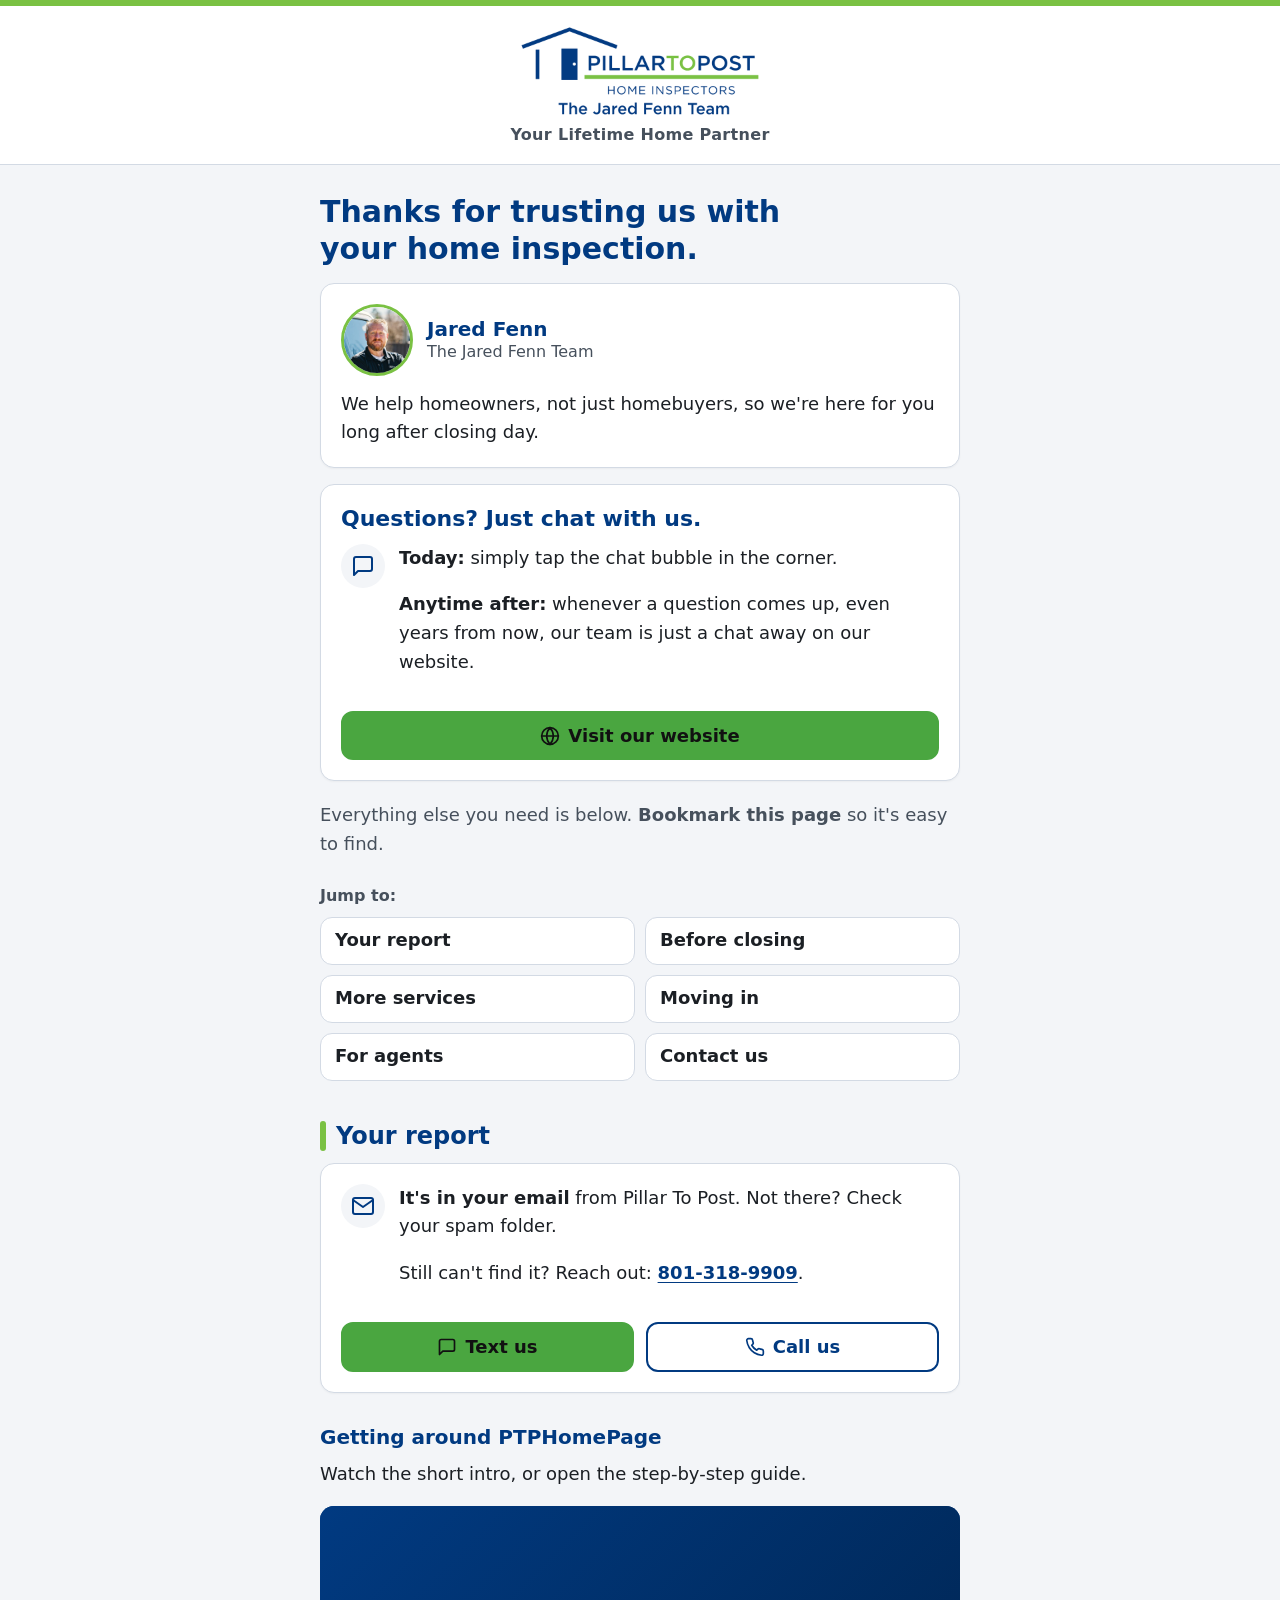
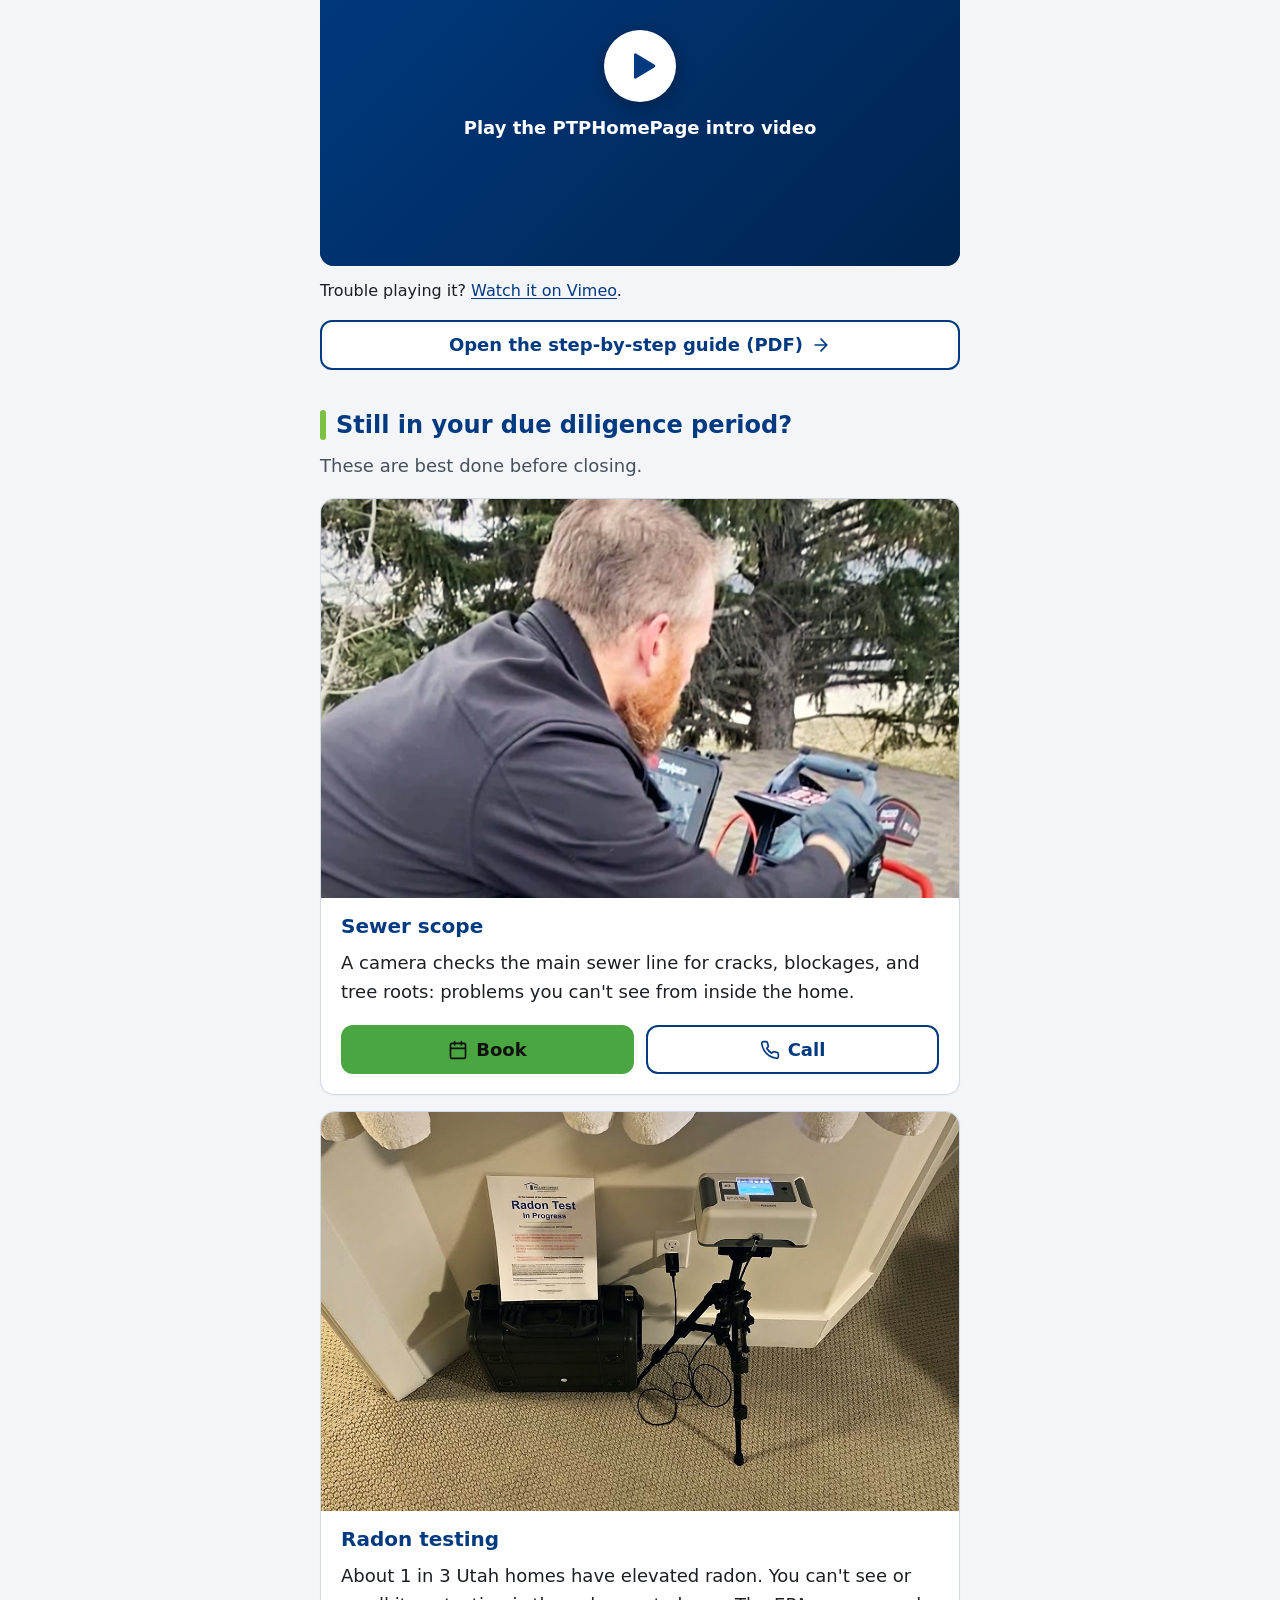
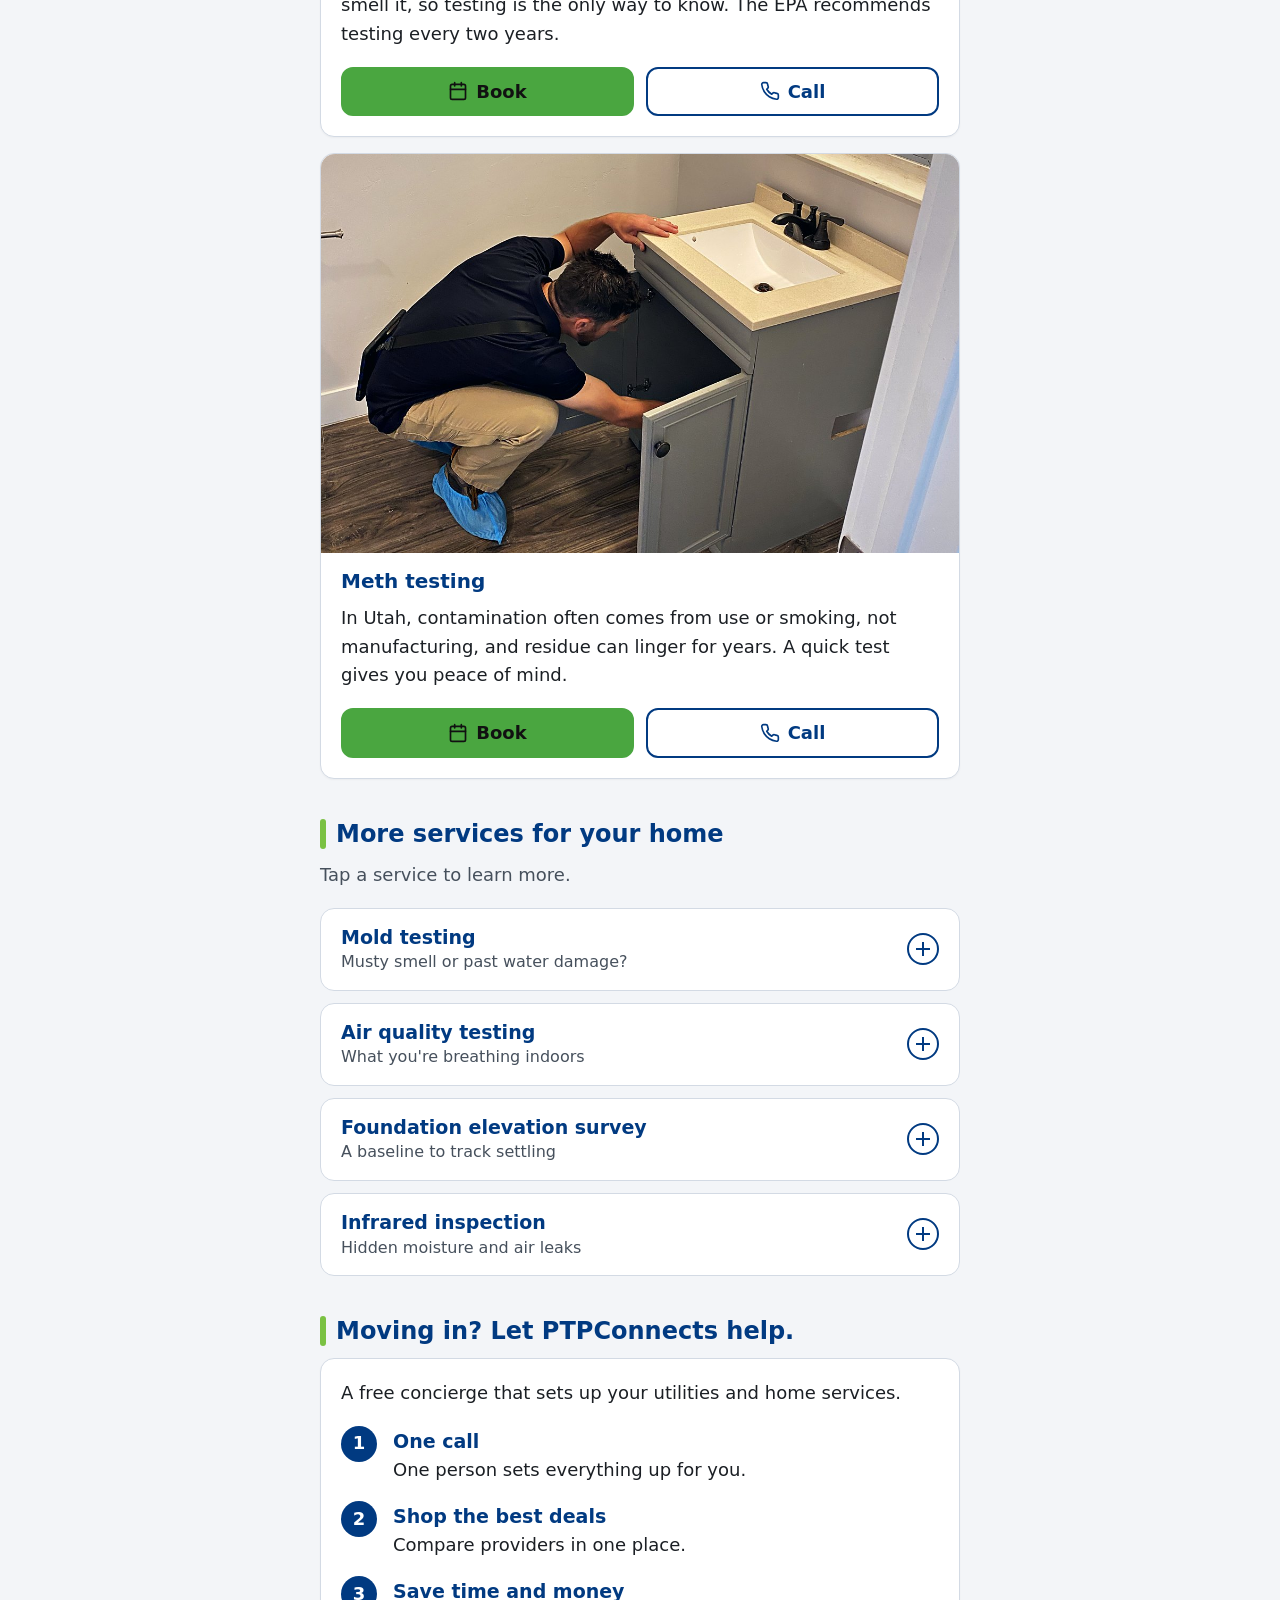
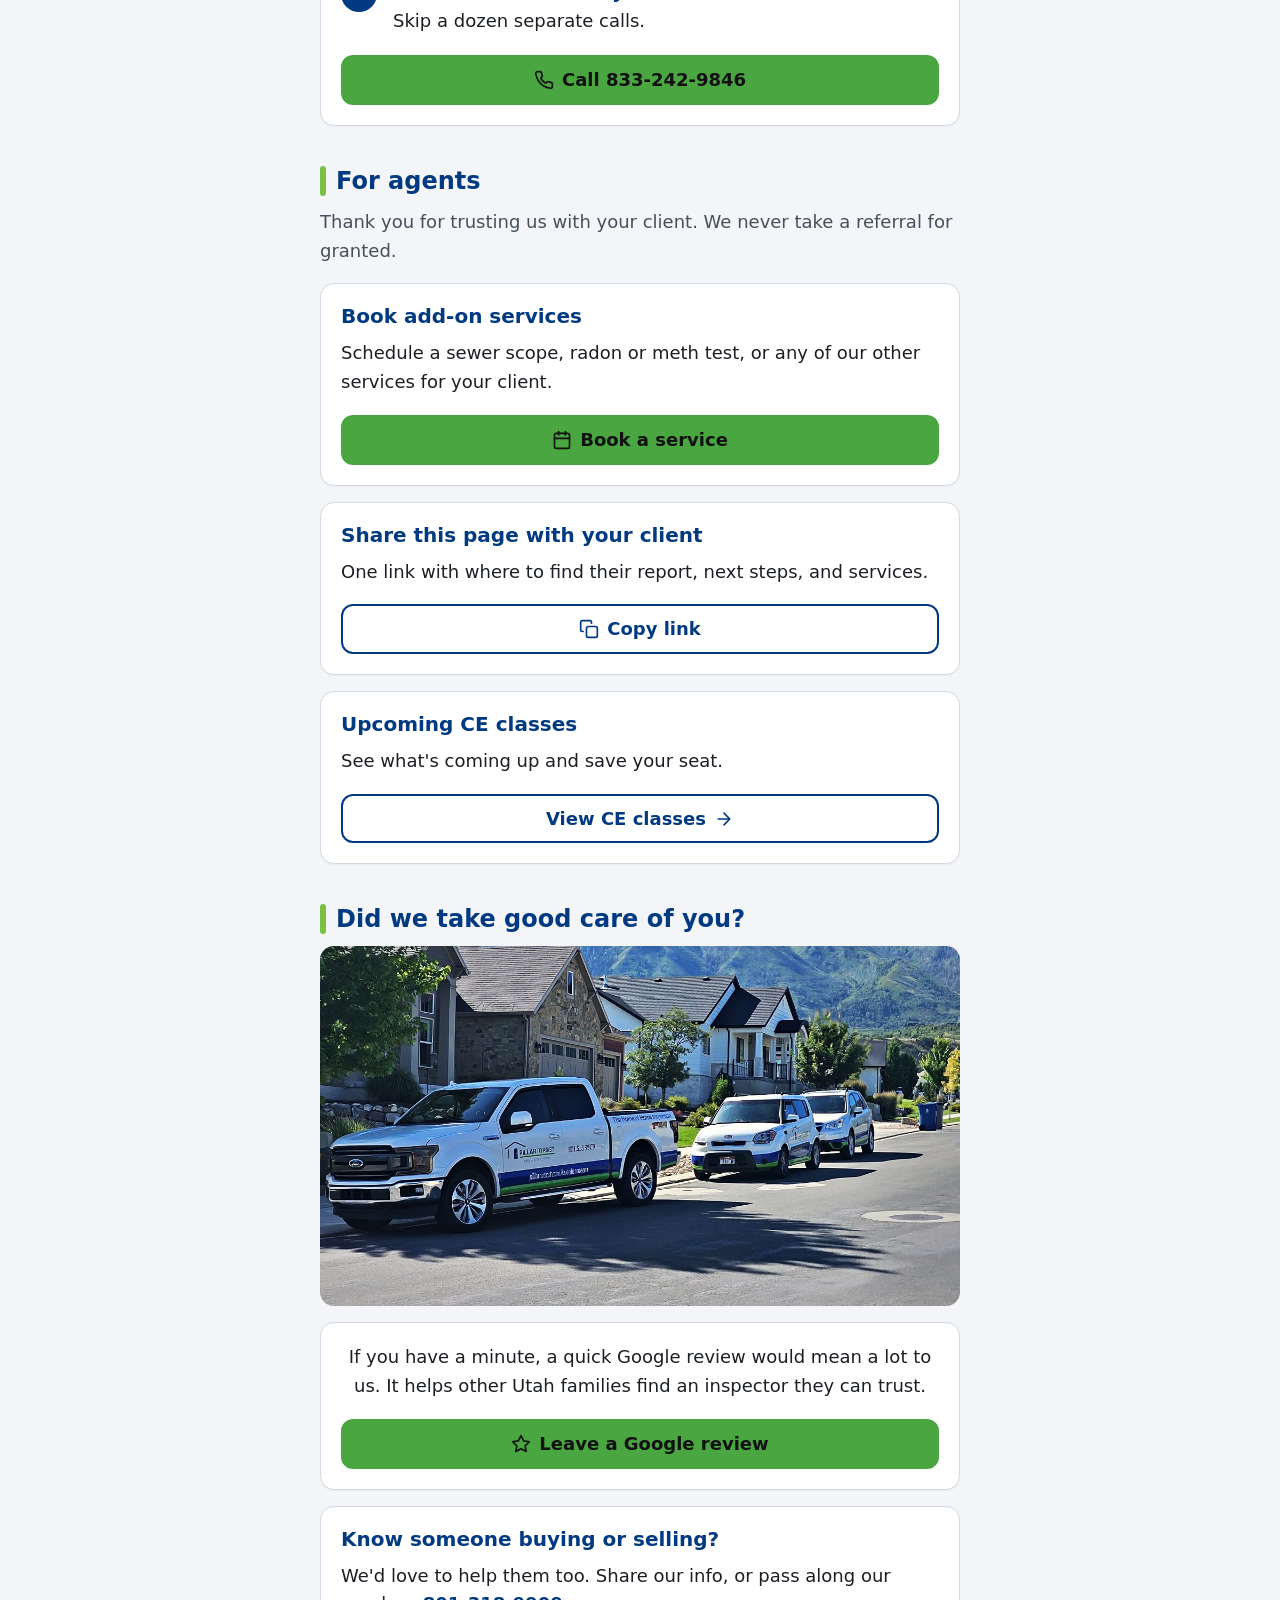
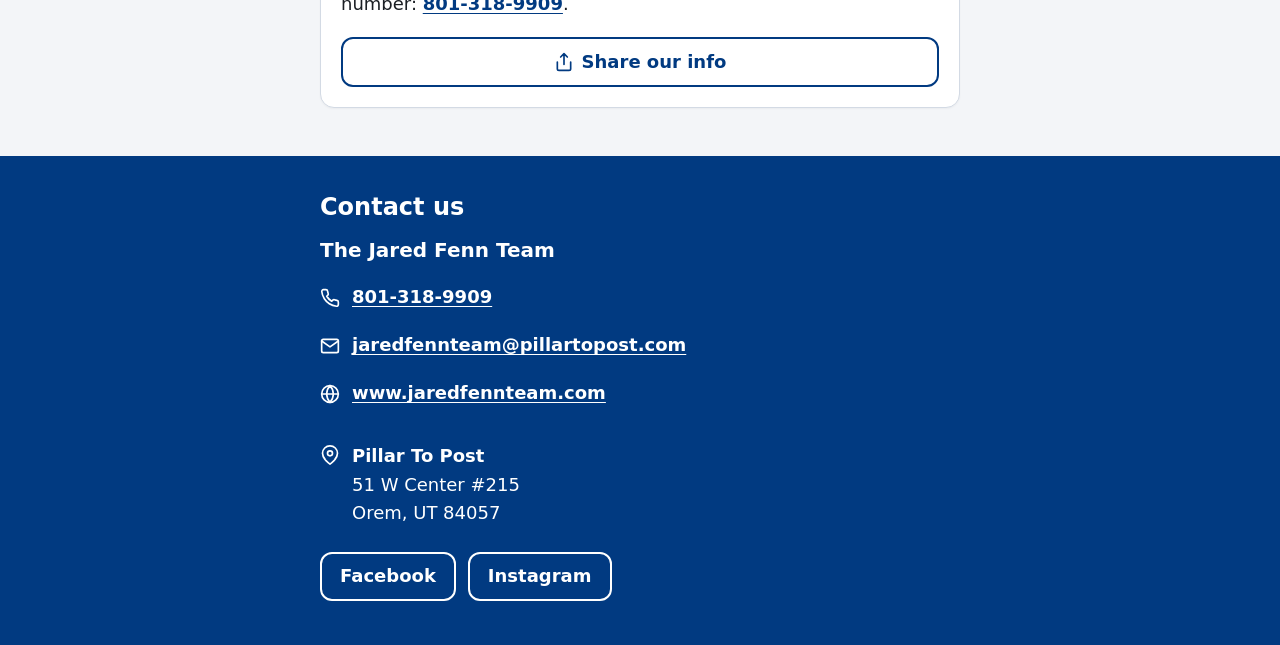
==== commit 514e3b45: "Keep the current page; put new versions at /client/ and /agents/ for review index.html and HOSTING.m" ====
--- a/index.html
+++ b/index.html
@@ -24,10 +24,267 @@
   <meta name="twitter:description" content="Your report, next steps, and helpful services after your home inspection.">
   <meta name="twitter:image" content="https://thankyou.jaredfennteam.com/images/og-image.jpg">
 
-  <link rel="stylesheet" href="assets/site.css">
-  <!-- GOOGLE ANALYTICS: paste the snippet here (see README) -->
+  <style>
+    :root {
+      /* ===== BRAND SETTINGS =====
+         Sampled from the Pillar To Post / Jared Fenn Team logo and website. */
+      --brand-primary: #013a81;    /* navy (logo): headings, links, outline buttons, footer */
+      --brand-accent: #7ac143;     /* green (logo): decorative stripes and bars only, no text on it */
+      --brand-cta: #4aa640;        /* green of the website's "Book Online Now" buttons: main action buttons */
+      --on-brand-primary: #ffffff; /* text on navy */
+      --on-brand-cta: #111111;     /* dark text on green buttons, as on the website */
+
+      --text: #1b1f24;
+      --text-muted: #46505c;
+      --bg: #f3f5f8;
+      --surface: #ffffff;
+      --border: #d3dae4;
+      --radius: 14px;
+      --gutter: 1rem;
+    }
+
+    *, *::before, *::after { box-sizing: border-box; }
+    [hidden] { display: none !important; }
+
+    html { -webkit-text-size-adjust: 100%; text-size-adjust: 100%; }
+    @media (prefers-reduced-motion: no-preference) {
+      html { scroll-behavior: smooth; }
+    }
+
+    body {
+      margin: 0;
+      background: var(--bg);
+      color: var(--text);
+      font-family: system-ui, -apple-system, "Segoe UI", Roboto, "Helvetica Neue", Arial, sans-serif;
+      font-size: 1.125rem; /* 18px */
+      line-height: 1.6;
+    }
+
+    img, svg, iframe { display: block; max-width: 100%; }
+    h1, h2, h3 { line-height: 1.25; margin: 0 0 0.5em; text-wrap: balance; color: var(--brand-primary); }
+    p { margin: 0 0 1em; }
+    ul, ol { margin: 0; padding: 0; }
+
+    a { color: var(--brand-primary); text-underline-offset: 0.15em; text-decoration-thickness: 0.08em; }
+    .tel { font-weight: 700; white-space: nowrap; }
+
+    :focus-visible { outline: 3px solid var(--text); outline-offset: 3px; }
+
+    .wrap { max-width: 42rem; margin: 0 auto; padding-left: var(--gutter); padding-right: var(--gutter); }
+
+    .skip-link {
+      position: absolute; left: 0.5rem; top: -4rem; z-index: 10;
+      background: var(--surface); color: var(--text); padding: 0.75rem 1rem;
+      border-radius: 0.5rem; font-weight: 700;
+    }
+    .skip-link:focus { top: 0.5rem; }
+
+    .icon {
+      width: 1.25rem; height: 1.25rem; flex: none;
+      fill: none; stroke: currentColor; stroke-width: 2;
+      stroke-linecap: round; stroke-linejoin: round;
+    }
+
+    /* ---------- Header ---------- */
+    .site-header {
+      background: var(--surface);
+      border-top: 6px solid var(--brand-accent);
+      border-bottom: 1px solid var(--border);
+    }
+    .brand {
+      display: flex; flex-direction: column; align-items: center; gap: 0.375rem;
+      padding-top: 1.25rem; padding-bottom: 1rem; text-align: center;
+    }
+    .logo { width: 15rem; max-width: 80%; height: auto; }
+    .tagline { margin: 0; font-size: 1rem; font-weight: 600; letter-spacing: 0.02em; color: var(--text-muted); }
+
+    /* ---------- Intro ---------- */
+    .intro { padding-top: 1.75rem; }
+    .intro h1 { font-size: 1.875rem; }
+    .note {
+      background: var(--surface); border: 1px solid var(--border); border-radius: var(--radius);
+      padding: 1.25rem; box-shadow: 0 1px 2px rgba(0, 0, 0, 0.04);
+    }
+    .note > :last-child { margin-bottom: 0; }
+    .ask { margin-top: 1rem; border-top: 4px solid var(--brand-accent); }
+    .ask-title { font-size: 1.375rem; }
+    .bookmark-tip { margin: 1.25rem 0 0; color: var(--text-muted); }
+    .note-from { display: flex; align-items: center; gap: 0.875rem; margin-bottom: 0.875rem; }
+    .avatar {
+      width: 4.5rem; height: 4.5rem; border-radius: 50%; object-fit: cover; flex: none;
+      border: 3px solid var(--brand-accent);
+    }
+    .note-name { margin: 0; font-size: 1.25rem; font-weight: 800; color: var(--brand-primary); line-height: 1.2; }
+    .note-role { margin: 0; font-size: 1rem; color: var(--text-muted); line-height: 1.35; }
+
+    .jump { margin-top: 1.5rem; }
+    .jump-label { margin: 0 0 0.5rem; font-size: 1rem; font-weight: 700; color: var(--text-muted); }
+    .jump ul { list-style: none; display: grid; grid-template-columns: 1fr 1fr; gap: 0.625rem; }
+    .jump a {
+      display: flex; align-items: center; min-height: 3rem; padding: 0.5rem 0.875rem;
+      background: var(--surface); border: 1px solid var(--border); border-radius: 0.75rem;
+      color: var(--text); font-weight: 600; text-decoration: none; line-height: 1.25;
+    }
+
+    /* ---------- Sections ---------- */
+    .section { padding-top: 2.5rem; }
+    [id] { scroll-margin-top: 1rem; }
+    .section > h2 { display: flex; gap: 0.625rem; font-size: 1.5rem; }
+    .section > h2::before {
+      content: ""; flex: none; width: 0.375rem;
+      background: var(--brand-accent); border-radius: 99px;
+    }
+    .lead { color: var(--text-muted); }
+
+    .card {
+      background: var(--surface);
+      border: 1px solid var(--border);
+      border-radius: var(--radius);
+      padding: 1.25rem;
+      box-shadow: 0 1px 2px rgba(0, 0, 0, 0.04);
+    }
+    .card + .card, .card-list > li + li { margin-top: 1rem; }
+    .card h3 { font-size: 1.25rem; }
+    .card > :last-child { margin-bottom: 0; }
+    .card-list { list-style: none; }
+
+    .subhead { margin-top: 2rem; font-size: 1.25rem; }
+
+    .card-photo {
+      width: calc(100% + 2.5rem); max-width: none; height: auto; aspect-ratio: 16 / 10; object-fit: cover;
+      margin: -1.25rem -1.25rem 1rem; border-radius: var(--radius) var(--radius) 0 0;
+    }
+    .section-photo {
+      width: 100%; height: auto; aspect-ratio: 16 / 9; object-fit: cover;
+      border-radius: var(--radius); margin-bottom: 1rem;
+    }
+
+    /* ---------- Buttons ---------- */
+    .btn {
+      display: inline-flex; align-items: center; justify-content: center; gap: 0.5rem;
+      min-height: 3rem; padding: 0.75rem 1rem;
+      border: 2px solid var(--brand-primary); border-radius: 0.75rem;
+      font: inherit; font-weight: 700; line-height: 1.2; text-align: center; text-decoration: none;
+      cursor: pointer;
+    }
+    .btn-primary { background: var(--brand-cta); border-color: var(--brand-cta); color: var(--on-brand-cta); }
+    .btn-secondary { background: var(--surface); color: var(--brand-primary); }
+    @media (hover: hover) {
+      .btn-primary:hover { box-shadow: inset 0 0 0 999px rgba(255, 255, 255, 0.18); }
+      .btn-secondary:hover, .jump a:hover { background: var(--bg); }
+    }
+    .btn-block { display: flex; width: 100%; }
+    .btn-pair { display: flex; gap: 0.75rem; }
+    .btn-pair > .btn { flex: 1 1 0; }
+    .card .btn-pair, .card .btn-block { margin-top: 1rem; }
+
+    .status { margin: 0.75rem 0 0; font-weight: 600; }
+    .status:empty { margin: 0; }
+
+    /* ---------- Report ---------- */
+    .notice { display: flex; gap: 0.875rem; }
+    .notice-icon {
+      flex: none; width: 2.75rem; height: 2.75rem; border-radius: 50%;
+      display: grid; place-items: center;
+      background: var(--bg); color: var(--brand-primary);
+    }
+    .notice-icon .icon { width: 1.5rem; height: 1.5rem; }
+
+    .video {
+      position: relative; aspect-ratio: 16 / 9; margin-bottom: 0.75rem;
+      border-radius: var(--radius); overflow: hidden; background: var(--brand-primary);
+    }
+    @supports not (aspect-ratio: 1) {
+      .video { height: 0; padding-top: 56.25%; }
+    }
+    .video iframe, .video-facade { position: absolute; inset: 0; width: 100%; height: 100%; border: 0; }
+    .video-facade {
+      display: flex; flex-direction: column; align-items: center; justify-content: center; gap: 0.75rem;
+      padding: 1rem; text-align: center; text-decoration: none; font-weight: 700; color: #fff;
+      background: linear-gradient(135deg, var(--brand-primary), #00244f);
+    }
+    .play-btn {
+      width: 4.5rem; height: 4.5rem; border-radius: 50%;
+      display: grid; place-items: center;
+      background: #fff; color: var(--brand-primary);
+      box-shadow: 0 4px 16px rgba(0, 0, 0, 0.3);
+    }
+    .play-btn .icon { width: 2rem; height: 2rem; margin-left: 0.25rem; fill: currentColor; stroke: none; }
+    .video-alt { font-size: 1rem; }
+
+    /* ---------- Collapsible services ---------- */
+    .service-list details {
+      background: var(--surface);
+      border: 1px solid var(--border);
+      border-radius: var(--radius);
+    }
+    .service-list details + details { margin-top: 0.75rem; }
+    .service-list summary {
+      display: flex; align-items: center; gap: 1rem;
+      min-height: 3.5rem; padding: 1rem 1.25rem;
+      cursor: pointer; list-style: none;
+    }
+    .service-list summary::-webkit-details-marker { display: none; }
+    .service-list summary::after {
+      content: ""; flex: none; width: 2rem; height: 2rem; border-radius: 50%;
+      border: 2px solid var(--brand-primary);
+      background:
+        linear-gradient(var(--brand-primary), var(--brand-primary)) center / 0.875rem 2px no-repeat,
+        linear-gradient(var(--brand-primary), var(--brand-primary)) center / 2px 0.875rem no-repeat;
+    }
+    .service-list details[open] > summary::after {
+      background: linear-gradient(var(--brand-primary), var(--brand-primary)) center / 0.875rem 2px no-repeat;
+    }
+    .summary-text { flex: 1; }
+    .summary-title { display: block; font-size: 1.1875rem; font-weight: 700; line-height: 1.3; color: var(--brand-primary); }
+    .summary-hint { display: block; font-size: 1rem; color: var(--text-muted); line-height: 1.4; margin-top: 0.125rem; }
+    .details-body { padding: 0 1.25rem 1.25rem; }
+    .details-body .btn { margin-top: 0.25rem; }
+
+    /* ---------- PTPConnects steps ---------- */
+    .steps { list-style: none; counter-reset: step; margin: 0.5rem 0 1.25rem; }
+    .steps li { counter-increment: step; position: relative; padding-left: 3.25rem; min-height: 2.5rem; }
+    .steps li + li { margin-top: 1rem; }
+    .steps li::before {
+      content: counter(step);
+      position: absolute; left: 0; top: 0;
+      width: 2.25rem; height: 2.25rem; border-radius: 50%;
+      display: grid; place-items: center;
+      background: var(--brand-primary); color: var(--on-brand-primary); font-weight: 800;
+    }
+    .steps strong { display: block; font-size: 1.1875rem; color: var(--brand-primary); }
+
+    /* ---------- Review ---------- */
+    .review-card { text-align: center; }
+    .review-card .btn-block { margin-top: 0; }
+
+    /* ---------- Footer ---------- */
+    .site-footer {
+      margin-top: 3rem; padding: 2.25rem 0 2.75rem;
+      background: var(--brand-primary); color: var(--on-brand-primary);
+    }
+    .site-footer h2 { font-size: 1.5rem; color: inherit; }
+    .site-footer a { color: inherit; }
+    .site-footer :focus-visible { outline-color: var(--on-brand-primary); }
+    .site-footer address { font-style: normal; }
+    .footer-name { margin: 0 0 0.5rem; font-size: 1.25rem; font-weight: 800; }
+    .contact-list { list-style: none; margin-bottom: 1.5rem; }
+    .contact-list a {
+      display: flex; align-items: center; gap: 0.75rem; min-height: 3rem;
+      font-weight: 600; overflow-wrap: anywhere;
+    }
+    .office { display: flex; gap: 0.75rem; margin-bottom: 1.5rem; }
+    .office .icon { margin-top: 0.2rem; }
+    .office p { margin: 0; }
+    .social { list-style: none; display: flex; flex-wrap: wrap; gap: 0.75rem; }
+    .social a {
+      display: inline-flex; align-items: center; min-height: 3rem; padding: 0.5rem 1.125rem;
+      border: 2px solid currentColor; border-radius: 0.75rem;
+      font-weight: 700; text-decoration: none;
+    }
+  </style>
 </head>
-<body data-page="client">
+<body>
   <a class="skip-link" href="#main">Skip to main content</a>
 
   <!-- Icon set (used throughout the page via <use>) -->
@@ -38,11 +295,11 @@
     <symbol id="i-mail" viewBox="0 0 24 24"><rect x="2" y="4" width="20" height="16" rx="2"/><path d="m22 6-10 7L2 6"/></symbol>
     <symbol id="i-globe" viewBox="0 0 24 24"><circle cx="12" cy="12" r="10"/><path d="M2 12h20M12 2a15.3 15.3 0 0 1 4 10 15.3 15.3 0 0 1-4 10 15.3 15.3 0 0 1-4-10 15.3 15.3 0 0 1 4-10z"/></symbol>
     <symbol id="i-pin" viewBox="0 0 24 24"><path d="M21 10c0 7-9 13-9 13s-9-6-9-13a9 9 0 0 1 18 0z"/><circle cx="12" cy="10" r="3"/></symbol>
+    <symbol id="i-copy" viewBox="0 0 24 24"><rect x="9" y="9" width="13" height="13" rx="2"/><path d="M5 15H4a2 2 0 0 1-2-2V4a2 2 0 0 1 2-2h9a2 2 0 0 1 2 2v1"/></symbol>
     <symbol id="i-share" viewBox="0 0 24 24"><path d="M4 12v8a2 2 0 0 0 2 2h12a2 2 0 0 0 2-2v-8M16 6l-4-4-4 4M12 2v13"/></symbol>
     <symbol id="i-star" viewBox="0 0 24 24"><path d="m12 2 3.09 6.26L22 9.27l-5 4.87 1.18 6.88L12 17.77l-6.18 3.25L7 14.14 2 9.27l6.91-1.01L12 2z"/></symbol>
     <symbol id="i-arrow" viewBox="0 0 24 24"><path d="M5 12h14M12 5l7 7-7 7"/></symbol>
     <symbol id="i-play" viewBox="0 0 24 24"><path d="M6 3.5v17a1 1 0 0 0 1.5.86l14-8.5a1 1 0 0 0 0-1.72l-14-8.5A1 1 0 0 0 6 3.5z"/></symbol>
-    <symbol id="i-user-plus" viewBox="0 0 24 24"><path d="M16 21v-2a4 4 0 0 0-4-4H5a4 4 0 0 0-4 4v2"/><circle cx="8.5" cy="7" r="4"/><path d="M20 8v6M23 11h-6"/></symbol>
   </svg>
 
   <header class="site-header">
@@ -53,9 +310,9 @@
   </header>
 
   <main id="main">
-    <!-- 1. Thank you -->
+    <!-- 1. Greeting -->
     <section class="wrap intro" aria-labelledby="greeting">
-      <h1 id="greeting">Thank you for trusting us with your home inspection.</h1>
+      <h1 id="greeting">Thanks for trusting us with your home inspection.</h1>
       <div class="note">
         <div class="note-from">
           <img class="avatar" src="images/jared.jpg" width="320" height="320" alt="Jared Fenn">
@@ -64,12 +321,12 @@
             <p class="note-role">The Jared Fenn Team</p>
           </div>
         </div>
-        <p>It was a pleasure working with you. We help homeowners, not just homebuyers, so think of us as your go-to for anything home, for as long as you own it.</p>
+        <p>We help homeowners, not just homebuyers, so we're here for you long after closing day.</p>
       </div>
 
-      <!-- 2. Stay connected -->
+      <!-- Website chat assistant -->
       <div class="card ask" id="ask">
-        <h2 class="ask-title">We're here for all things home.</h2>
+        <h2 class="ask-title">Questions? Just chat with us.</h2>
         <div class="notice">
           <span class="notice-icon"><svg class="icon" aria-hidden="true" focusable="false"><use href="#i-message"/></svg></span>
           <div>
@@ -77,111 +334,116 @@
             <p><strong>Anytime after:</strong> whenever a question comes up, even years from now, our team is just a chat away on our website.</p>
           </div>
         </div>
-        <div class="connect-actions">
-          <a class="btn btn-primary" href="https://jaredfennteam.pillartopost.com/?utm_source=thankyou-page&amp;utm_medium=sms&amp;utm_campaign=client" data-track="visit_website">
-            <svg class="icon" aria-hidden="true" focusable="false"><use href="#i-globe"/></svg>Visit our website
-          </a>
-          <a class="btn btn-secondary" href="jared-fenn-team.vcf" download="Jared Fenn Team.vcf" data-track="save_contact">
-            <svg class="icon" aria-hidden="true" focusable="false"><use href="#i-user-plus"/></svg>Save our contact
-          </a>
+        <a class="btn btn-primary btn-block" href="https://jaredfennteam.pillartopost.com/">
+          <svg class="icon" aria-hidden="true" focusable="false"><use href="#i-globe"/></svg>Visit our website
+        </a>
+      </div>
+
+      <p class="bookmark-tip">Everything else you need is below. <strong>Bookmark this page</strong> so it's easy to find.</p>
+
+      <nav class="jump" aria-labelledby="jump-label">
+        <p class="jump-label" id="jump-label">Jump to:</p>
+        <ul role="list">
+          <li><a href="#report">Your report</a></li>
+          <li><a href="#before-closing">Before closing</a></li>
+          <li><a href="#services">More services</a></li>
+          <li><a href="#moving-in">Moving in</a></li>
+          <li><a href="#agents">For agents</a></li>
+          <li><a href="#contact">Contact us</a></li>
+        </ul>
+      </nav>
+    </section>
+
+    <!-- 2. Your report -->
+    <section class="wrap section" id="report" aria-labelledby="report-title">
+      <h2 id="report-title">Your report</h2>
+      <div class="card">
+        <div class="notice">
+          <span class="notice-icon"><svg class="icon" aria-hidden="true" focusable="false"><use href="#i-mail"/></svg></span>
+          <div>
+            <p><strong>It's in your email</strong> from Pillar To Post. Not there? Check your spam folder.</p>
+            <p>Still can't find it? Reach out: <a class="tel" href="tel:+18013189909">801-318-9909</a>.</p>
+          </div>
         </div>
-        <p class="follow">
-          <span class="follow-label">Follow along:</span>
-          <a href="https://www.facebook.com/jaredfennteam" data-track="facebook">Facebook</a>
-          <a href="https://www.instagram.com/jaredfenn.ptp" data-track="instagram">Instagram</a>
-        </p>
+        <div class="btn-pair">
+          <a class="btn btn-primary" href="sms:+18013189909?&amp;body=Hi!%20I%20can%27t%20find%20my%20inspection%20report%20email." aria-label="Text us at 801-318-9909">
+            <svg class="icon" aria-hidden="true" focusable="false"><use href="#i-message"/></svg>Text us
+          </a>
+          <a class="btn btn-secondary" href="tel:+18013189909" aria-label="Call us at 801-318-9909">
+            <svg class="icon" aria-hidden="true" focusable="false"><use href="#i-phone"/></svg>Call us
+          </a>
+        </div>
       </div>
 
-      <p class="bookmark-tip">Everything else you need is below. <strong>Bookmark this page</strong> so it's easy to find.</p>
+      <h3 class="subhead">Getting around PTPHomePage</h3>
+      <p>Watch the short intro, or open the step-by-step guide.</p>
+      <div class="video">
+        <!-- Tapping loads the Vimeo player. Without JavaScript, this opens the video on Vimeo. -->
+        <a class="video-facade" href="https://vimeo.com/1052152309" data-vimeo-id="1052152309" data-title="PTPHomePage intro video">
+          <span class="play-btn"><svg class="icon" aria-hidden="true" focusable="false"><use href="#i-play"/></svg></span>
+          <span>Play the PTPHomePage intro video</span>
+        </a>
+      </div>
+      <p class="video-alt">Trouble playing it? <a href="https://vimeo.com/1052152309">Watch it on Vimeo</a>.</p>
+      <a class="btn btn-secondary btn-block" href="files/PTPHomePage-Step-by-Step-Guide.pdf">
+        Open the step-by-step guide (PDF)<svg class="icon" aria-hidden="true" focusable="false"><use href="#i-arrow"/></svg>
+      </a>
     </section>
 
-    <!-- 3. Report help (collapsed) -->
-    <section class="wrap section" id="report" aria-label="Your report">
-      <details class="card fold">
-        <summary>
-          <span class="summary-text">
-            <span class="summary-title">Can't find your report?</span>
-            <span class="summary-hint">Plus a quick guide to PTPHomePage</span>
-          </span>
-        </summary>
-        <div class="fold-body">
-          <p>It was emailed to you from Pillar To Post. Check your spam folder, or reach out: <a class="tel" href="tel:+18013189909">801-318-9909</a>.</p>
-          <div class="btn-pair">
-            <a class="btn btn-primary" href="sms:+18013189909?&amp;body=Hi!%20I%20can%27t%20find%20my%20inspection%20report%20email." aria-label="Text us at 801-318-9909" data-track="report_text">
-              <svg class="icon" aria-hidden="true" focusable="false"><use href="#i-message"/></svg>Text us
-            </a>
-            <a class="btn btn-secondary" href="tel:+18013189909" aria-label="Call us at 801-318-9909" data-track="report_call">
-              <svg class="icon" aria-hidden="true" focusable="false"><use href="#i-phone"/></svg>Call us
-            </a>
-          </div>
-          <div class="video">
-            <!-- Tapping loads the Vimeo player. Without JavaScript, this opens the video on Vimeo. -->
-            <a class="video-facade" href="https://vimeo.com/1052152309" data-vimeo-id="1052152309" data-title="PTPHomePage intro video" data-track="video_play">
-              <span class="play-btn"><svg class="icon" aria-hidden="true" focusable="false"><use href="#i-play"/></svg></span>
-              <span>Watch the PTPHomePage intro</span>
-            </a>
-          </div>
-          <a class="btn btn-secondary btn-block" href="files/PTPHomePage-Step-by-Step-Guide.pdf" data-track="guide_pdf">
-            Step-by-step guide (PDF)<svg class="icon" aria-hidden="true" focusable="false"><use href="#i-arrow"/></svg>
+    <!-- 3. Due diligence tests -->
+    <section class="wrap section" id="before-closing" aria-labelledby="before-closing-title">
+      <h2 id="before-closing-title">Still in your due diligence period?</h2>
+      <p class="lead">These are best done before closing.</p>
+
+      <article class="card" aria-labelledby="sewer-title">
+        <img class="card-photo" src="images/sewer-scope.jpg" width="1200" height="751" loading="lazy" alt="Jared running a sewer scope camera through a roof vent">
+        <h3 id="sewer-title">Sewer scope</h3>
+        <p>A camera checks the main sewer line for cracks, blockages, and tree roots: problems you can't see from inside the home.</p>
+        <div class="btn-pair">
+          <a class="btn btn-primary" href="https://jaredfennteam.pillartopost.com/fbo-booking/" aria-label="Book a sewer scope online">
+            <svg class="icon" aria-hidden="true" focusable="false"><use href="#i-calendar"/></svg>Book
+          </a>
+          <a class="btn btn-secondary" href="tel:+18013189909" aria-label="Call 801-318-9909 about a sewer scope">
+            <svg class="icon" aria-hidden="true" focusable="false"><use href="#i-phone"/></svg>Call
           </a>
         </div>
-      </details>
+      </article>
+
+      <article class="card" aria-labelledby="radon-title">
+        <img class="card-photo" src="images/radon-test.jpg" width="1200" height="750" loading="lazy" alt="A radon monitor on a tripod next to a Radon Test In Progress sign">
+        <h3 id="radon-title">Radon testing</h3>
+        <p>About 1 in 3 Utah homes have elevated radon. You can't see or smell it, so testing is the only way to know. The EPA recommends testing every two years.</p>
+        <div class="btn-pair">
+          <a class="btn btn-primary" href="https://jaredfennteam.pillartopost.com/fbo-booking/" aria-label="Book radon testing online">
+            <svg class="icon" aria-hidden="true" focusable="false"><use href="#i-calendar"/></svg>Book
+          </a>
+          <a class="btn btn-secondary" href="tel:+18013189909" aria-label="Call 801-318-9909 about radon testing">
+            <svg class="icon" aria-hidden="true" focusable="false"><use href="#i-phone"/></svg>Call
+          </a>
+        </div>
+      </article>
+
+      <article class="card" aria-labelledby="meth-title">
+        <img class="card-photo" src="images/meth-test.jpg" width="1200" height="750" loading="lazy" alt="An inspector checking under a bathroom vanity">
+        <h3 id="meth-title">Meth testing</h3>
+        <p>In Utah, contamination often comes from use or smoking, not manufacturing, and residue can linger for years. A quick test gives you peace of mind.</p>
+        <div class="btn-pair">
+          <a class="btn btn-primary" href="https://jaredfennteam.pillartopost.com/fbo-booking/" aria-label="Book meth testing online">
+            <svg class="icon" aria-hidden="true" focusable="false"><use href="#i-calendar"/></svg>Book
+          </a>
+          <a class="btn btn-secondary" href="tel:+18013189909" aria-label="Call 801-318-9909 about meth testing">
+            <svg class="icon" aria-hidden="true" focusable="false"><use href="#i-phone"/></svg>Call
+          </a>
+        </div>
+      </article>
     </section>
 
-    <!-- 4. Before closing -->
-    <section class="wrap section" id="before-closing" aria-labelledby="before-closing-title">
-      <h2 id="before-closing-title">Still before closing?</h2>
-      <p class="lead">These are best done during your due diligence period.</p>
-      <ul class="card rows" role="list">
-        <li class="row">
-          <img class="row-thumb" src="images/sewer-scope.jpg" width="1200" height="751" loading="lazy" alt="">
-          <h3 class="row-title">Sewer scope</h3>
-          <p class="row-text">A camera checks the main sewer line for cracks, roots, and blockages.</p>
-          <a class="btn btn-primary" href="https://jaredfennteam.pillartopost.com/fbo-booking/?utm_source=thankyou-page&amp;utm_medium=sms&amp;utm_campaign=client" aria-label="Book a sewer scope" data-track="book_sewer">
-            <svg class="icon" aria-hidden="true" focusable="false"><use href="#i-calendar"/></svg>Book
-          </a>
-        </li>
-        <li class="row">
-          <img class="row-thumb" src="images/radon-test.jpg" width="1200" height="750" loading="lazy" alt="">
-          <h3 class="row-title">Radon testing</h3>
-          <p class="row-text">About 1 in 3 Utah homes have elevated radon. The EPA recommends testing every two years.</p>
-          <a class="btn btn-primary" href="https://jaredfennteam.pillartopost.com/fbo-booking/?utm_source=thankyou-page&amp;utm_medium=sms&amp;utm_campaign=client" aria-label="Book radon testing" data-track="book_radon">
-            <svg class="icon" aria-hidden="true" focusable="false"><use href="#i-calendar"/></svg>Book
-          </a>
-        </li>
-        <li class="row">
-          <img class="row-thumb" src="images/meth-test.jpg" width="1200" height="750" loading="lazy" alt="">
-          <h3 class="row-title">Meth testing</h3>
-          <p class="row-text">Residue from past use can linger for years. A quick test gives you peace of mind.</p>
-          <a class="btn btn-primary" href="https://jaredfennteam.pillartopost.com/fbo-booking/?utm_source=thankyou-page&amp;utm_medium=sms&amp;utm_campaign=client" aria-label="Book meth testing" data-track="book_meth">
-            <svg class="icon" aria-hidden="true" focusable="false"><use href="#i-calendar"/></svg>Book
-          </a>
-        </li>
-      </ul>
-      <p class="rows-foot">Questions first? Call <a class="tel" href="tel:+18013189909" data-track="services_call">801-318-9909</a>.</p>
-    </section>
-
-    <!-- 5. For the life of your home -->
+    <!-- 4. More services (collapsible) -->
     <section class="wrap section" id="services" aria-labelledby="services-title">
-      <h2 id="services-title">For the life of your home</h2>
-      <p class="lead">Helpful now or years from now. Tap to learn more.</p>
+      <h2 id="services-title">More services for your home</h2>
+      <p class="lead">Tap a service to learn more.</p>
 
       <div class="service-list">
-        <details>
-          <summary>
-            <span class="summary-text">
-              <span class="summary-title">Moving in? PTPConnects</span>
-              <span class="summary-hint">Free utility and home-service setup</span>
-            </span>
-          </summary>
-          <div class="details-body">
-            <p>One call and a concierge sets up your utilities and home services, compares providers for you, and saves you a dozen separate calls.</p>
-            <a class="btn btn-primary btn-block" href="tel:+18332429846" aria-label="Call 833-242-9846 to reach PTPConnects" data-track="ptpconnects_call">
-              <svg class="icon" aria-hidden="true" focusable="false"><use href="#i-phone"/></svg>Call 833-242-9846
-            </a>
-          </div>
-        </details>
-
         <details>
           <summary>
             <span class="summary-text">
@@ -190,8 +452,8 @@
             </span>
           </summary>
           <div class="details-body">
-            <p>Checks whether mold levels inside the home are higher than normal. Worth considering if you notice a musty smell, signs of past water damage, or allergies in the home.</p>
-            <a class="btn btn-primary btn-block" href="https://jaredfennteam.pillartopost.com/fbo-booking/?utm_source=thankyou-page&amp;utm_medium=sms&amp;utm_campaign=client" data-track="book_mold">
+            <p>Mold testing checks whether mold levels inside the home are higher than normal. It's worth considering if you notice a musty smell, see signs of past water damage, or someone in the home has allergies or asthma.</p>
+            <a class="btn btn-primary btn-block" href="https://jaredfennteam.pillartopost.com/fbo-booking/">
               <svg class="icon" aria-hidden="true" focusable="false"><use href="#i-calendar"/></svg>Book mold testing
             </a>
           </div>
@@ -205,8 +467,8 @@
             </span>
           </summary>
           <div class="details-body">
-            <p>Tests indoor air for mold spores, VOCs (chemicals from things like paint, flooring, and furniture), formaldehyde, and common allergens.</p>
-            <a class="btn btn-primary btn-block" href="https://jaredfennteam.pillartopost.com/fbo-booking/?utm_source=thankyou-page&amp;utm_medium=sms&amp;utm_campaign=client" data-track="book_air">
+            <p>We test the air inside your home for mold spores, VOCs (chemicals given off by things like paint, flooring, and furniture), formaldehyde, and common allergens. It's especially helpful for anyone with allergies, asthma, or other sensitivities.</p>
+            <a class="btn btn-primary btn-block" href="https://jaredfennteam.pillartopost.com/fbo-booking/">
               <svg class="icon" aria-hidden="true" focusable="false"><use href="#i-calendar"/></svg>Book air quality testing
             </a>
           </div>
@@ -220,8 +482,8 @@
             </span>
           </summary>
           <div class="details-body">
-            <p>Baseline measurements of your floor elevations, so any settling can be tracked over time against a clear starting point.</p>
-            <a class="btn btn-primary btn-block" href="https://jaredfennteam.pillartopost.com/fbo-booking/?utm_source=thankyou-page&amp;utm_medium=sms&amp;utm_campaign=client" data-track="book_foundation">
+            <p>We take baseline measurements of your home's floor elevations so any settling can be tracked over time. If questions ever come up down the road, you'll have a clear starting point to compare against.</p>
+            <a class="btn btn-primary btn-block" href="https://jaredfennteam.pillartopost.com/fbo-booking/">
               <svg class="icon" aria-hidden="true" focusable="false"><use href="#i-calendar"/></svg>Book a foundation survey
             </a>
           </div>
@@ -235,8 +497,8 @@
             </span>
           </summary>
           <div class="details-body">
-            <p>A thermal camera spots hidden moisture, air leaks, and insulation gaps without opening up walls or ceilings.</p>
-            <a class="btn btn-primary btn-block" href="https://jaredfennteam.pillartopost.com/fbo-booking/?utm_source=thankyou-page&amp;utm_medium=sms&amp;utm_campaign=client" data-track="book_infrared">
+            <p>A thermal camera shows temperature differences the eye can't see. It helps spot hidden moisture, air leaks, and insulation gaps without opening up walls or ceilings.</p>
+            <a class="btn btn-primary btn-block" href="https://jaredfennteam.pillartopost.com/fbo-booking/">
               <svg class="icon" aria-hidden="true" focusable="false"><use href="#i-calendar"/></svg>Book an infrared inspection
             </a>
           </div>
@@ -244,24 +506,83 @@
       </div>
     </section>
 
-    <!-- 6. Review + referral -->
+    <!-- 5. PTPConnects -->
+    <section class="wrap section" id="moving-in" aria-labelledby="moving-in-title">
+      <h2 id="moving-in-title">Moving in? Let PTPConnects help.</h2>
+      <div class="card">
+        <p>A free concierge that sets up your utilities and home services.</p>
+        <ol class="steps" role="list">
+          <li><strong>One call</strong>One person sets everything up for you.</li>
+          <li><strong>Shop the best deals</strong>Compare providers in one place.</li>
+          <li><strong>Save time and money</strong>Skip a dozen separate calls.</li>
+        </ol>
+        <a class="btn btn-primary btn-block" href="tel:+18332429846" aria-label="Call 833-242-9846 to reach PTPConnects">
+          <svg class="icon" aria-hidden="true" focusable="false"><use href="#i-phone"/></svg>Call 833-242-9846
+        </a>
+      </div>
+    </section>
+
+    <!-- 6. For agents (thankyou.jaredfennteam.com/#agents opens here) -->
+    <section class="wrap section" id="agents" aria-labelledby="agents-title">
+      <h2 id="agents-title">For agents</h2>
+      <p class="lead">Thank you for trusting us with your client. We never take a referral for granted.</p>
+
+      <ul class="card-list" role="list">
+        <li class="card">
+          <h3>Book add-on services</h3>
+          <p>Schedule a sewer scope, radon or meth test, or any of our other services for your client.</p>
+          <a class="btn btn-primary btn-block" href="https://jaredfennteam.pillartopost.com/fbo-booking/">
+            <svg class="icon" aria-hidden="true" focusable="false"><use href="#i-calendar"/></svg>Book a service
+          </a>
+        </li>
+
+        <li class="card">
+          <h3>Share this page with your client</h3>
+          <p>One link with where to find their report, next steps, and services.</p>
+          <div class="btn-pair">
+            <button class="btn btn-primary" type="button" data-action="share" data-target="page" data-status="agent-share-status" data-share-only hidden>
+              <svg class="icon" aria-hidden="true" focusable="false"><use href="#i-share"/></svg>Share
+            </button>
+            <button class="btn btn-secondary" type="button" data-action="copy" data-target="page" data-status="agent-share-status">
+              <svg class="icon" aria-hidden="true" focusable="false"><use href="#i-copy"/></svg>Copy link
+            </button>
+          </div>
+          <p class="status" id="agent-share-status" role="status" aria-live="polite"></p>
+        </li>
+
+        <li class="card">
+          <h3>Upcoming CE classes</h3>
+          <p>See what's coming up and save your seat.</p>
+          <a class="btn btn-secondary btn-block" href="https://www.jotform.com/form/253055902294457">
+            View CE classes<svg class="icon" aria-hidden="true" focusable="false"><use href="#i-arrow"/></svg>
+          </a>
+        </li>
+      </ul>
+    </section>
+
+    <!-- 7. Review + referral -->
     <section class="wrap section" id="review" aria-labelledby="review-title">
       <h2 id="review-title">Did we take good care of you?</h2>
+      <img class="section-photo" src="images/team-trucks.jpg" width="1200" height="675" loading="lazy" alt="Jared Fenn Team inspection vehicles parked on a Utah street">
       <div class="card review-card">
-        <p>A quick Google review would mean a lot to us, and it helps other Utah families find an inspector they can trust.</p>
-        <a class="btn btn-primary btn-block" href="https://g.page/r/CSsFhEzRfLVyEAI/review" data-track="google_review">
+        <p>If you have a minute, a quick Google review would mean a lot to us. It helps other Utah families find an inspector they can trust.</p>
+        <a class="btn btn-primary btn-block" href="https://g.page/r/CSsFhEzRfLVyEAI/review">
           <svg class="icon" aria-hidden="true" focusable="false"><use href="#i-star"/></svg>Leave a Google review
         </a>
-        <p class="fine" style="margin: 1.25rem 0 0.5rem">Know someone buying or selling? We'd love to help them too.</p>
-        <button class="btn btn-secondary btn-block" type="button" data-action="share" data-target="team" data-status="referral-status" data-track="share_referral">
-          <svg class="icon" aria-hidden="true" focusable="false"><use href="#i-share"/></svg>Share us with a friend
+      </div>
+
+      <div class="card">
+        <h3>Know someone buying or selling?</h3>
+        <p>We'd love to help them too. Share our info, or pass along our number: <a class="tel" href="tel:+18013189909">801-318-9909</a>.</p>
+        <button class="btn btn-secondary btn-block" type="button" data-action="share" data-target="team" data-status="referral-status">
+          <svg class="icon" aria-hidden="true" focusable="false"><use href="#i-share"/></svg>Share our info
         </button>
         <p class="status" id="referral-status" role="status" aria-live="polite"></p>
       </div>
     </section>
   </main>
 
-  <!-- 7. Footer / contact -->
+  <!-- 8. Footer / contact -->
   <footer class="site-footer" id="contact">
     <div class="wrap">
       <h2>Contact us</h2>
@@ -269,30 +590,138 @@
         <p class="footer-name">The Jared Fenn Team</p>
         <ul class="contact-list" role="list">
           <li>
-            <a href="tel:+18013189909" data-track="footer_call">
+            <a href="tel:+18013189909">
               <svg class="icon" aria-hidden="true" focusable="false"><use href="#i-phone"/></svg>801-318-9909
             </a>
           </li>
           <li>
-            <a href="mailto:jaredfennteam@pillartopost.com" data-track="footer_email">
+            <a href="mailto:jaredfennteam@pillartopost.com">
               <svg class="icon" aria-hidden="true" focusable="false"><use href="#i-mail"/></svg>jaredfennteam@pillartopost.com
             </a>
           </li>
           <li>
-            <a href="https://jaredfennteam.pillartopost.com/?utm_source=thankyou-page&amp;utm_medium=sms&amp;utm_campaign=client" data-track="footer_website">
-              <svg class="icon" aria-hidden="true" focusable="false"><use href="#i-globe"/></svg>jaredfennteam.pillartopost.com
+            <a href="https://www.jaredfennteam.com">
+              <svg class="icon" aria-hidden="true" focusable="false"><use href="#i-globe"/></svg>www.jaredfennteam.com
             </a>
           </li>
         </ul>
+
         <div class="office">
           <svg class="icon" aria-hidden="true" focusable="false"><use href="#i-pin"/></svg>
           <p><strong>Pillar To Post</strong><br>51 W Center #215<br>Orem, UT 84057</p>
         </div>
       </address>
+
+      <ul class="social" role="list" aria-label="Follow us">
+        <li><a href="https://www.facebook.com/jaredfennteam">Facebook</a></li>
+        <li><a href="https://www.instagram.com/jaredfenn.ptp">Instagram</a></li>
+      </ul>
     </div>
   </footer>
 
-  <script src="assets/site.js"></script>
+  <script>
+    (function () {
+      'use strict';
+
+      // Tap-to-play video: the Vimeo player only loads when someone taps it,
+      // which keeps the page fast on phones.
+      document.querySelectorAll('[data-vimeo-id]').forEach(function (link) {
+        link.addEventListener('click', function (event) {
+          event.preventDefault();
+          var frame = document.createElement('iframe');
+          frame.src = 'https://player.vimeo.com/video/' + link.getAttribute('data-vimeo-id') + '?autoplay=1&dnt=1';
+          frame.title = link.getAttribute('data-title') || 'Video';
+          frame.allow = 'autoplay; fullscreen; picture-in-picture';
+          frame.setAttribute('allowfullscreen', '');
+          link.parentNode.replaceChild(frame, link);
+        });
+      });
+
+      // Share and copy buttons.
+      // Always share the clean page link (no #agents), so clients land at the top.
+      var canonical = document.querySelector('link[rel="canonical"]');
+      var pageUrl = canonical ? canonical.href : location.origin + location.pathname;
+
+      var targets = {
+        page: {
+          title: 'Your Inspection Resources – Jared Fenn Team',
+          text: 'Your report, next steps, and helpful services after your home inspection.',
+          url: pageUrl,
+          copied: 'Link copied! Paste it into a text or email to your client.'
+        },
+        team: {
+          title: 'Jared Fenn Team',
+          text: 'Jared Fenn Team, Pillar To Post home inspectors in Utah. Call or text 801-318-9909.',
+          url: 'https://www.jaredfennteam.com',
+          copied: 'Copied! Paste it into a text or email to share.'
+        }
+      };
+
+      function copyText(text) {
+        if (navigator.clipboard && window.isSecureContext) {
+          return navigator.clipboard.writeText(text);
+        }
+        return new Promise(function (resolve, reject) {
+          var field = document.createElement('textarea');
+          field.value = text;
+          field.setAttribute('readonly', '');
+          field.style.position = 'fixed';
+          field.style.top = '0';
+          field.style.opacity = '0';
+          document.body.appendChild(field);
+          field.select();
+          field.setSelectionRange(0, text.length);
+          var ok = false;
+          try { ok = document.execCommand('copy'); } catch (e) { ok = false; }
+          document.body.removeChild(field);
+          if (ok) { resolve(); } else { reject(); }
+        });
+      }
+
+      function showStatus(button, message) {
+        var status = document.getElementById(button.getAttribute('data-status'));
+        if (!status) { return; }
+        status.textContent = message;
+        clearTimeout(status._timer);
+        status._timer = setTimeout(function () { status.textContent = ''; }, 6000);
+      }
+
+      function copyFor(button, target, text) {
+        copyText(text).then(function () {
+          showStatus(button, target.copied);
+        }, function () {
+          showStatus(button, 'Couldn’t copy automatically. The link is ' + target.url);
+        });
+      }
+
+      var canShare = typeof navigator.share === 'function';
+
+      document.querySelectorAll('[data-action]').forEach(function (button) {
+        var target = targets[button.getAttribute('data-target')];
+        if (!target) { return; }
+
+        if (button.hasAttribute('data-share-only')) {
+          button.hidden = !canShare;
+        }
+
+        button.addEventListener('click', function () {
+          if (button.getAttribute('data-action') === 'copy') {
+            copyFor(button, target, target.url);
+            return;
+          }
+          if (canShare) {
+            navigator.share({ title: target.title, text: target.text, url: target.url })
+              .catch(function (error) {
+                if (error && error.name === 'AbortError') { return; }
+                copyFor(button, target, target.text + ' ' + target.url);
+              });
+          } else {
+            copyFor(button, target, target.text + ' ' + target.url);
+          }
+        });
+      });
+    })();
+  </script>
 <script async src="https://chat.evolvecustomers.com/widget.js" data-site-key="ptp-jaredfenn"></script>
 </body>
 </html>
